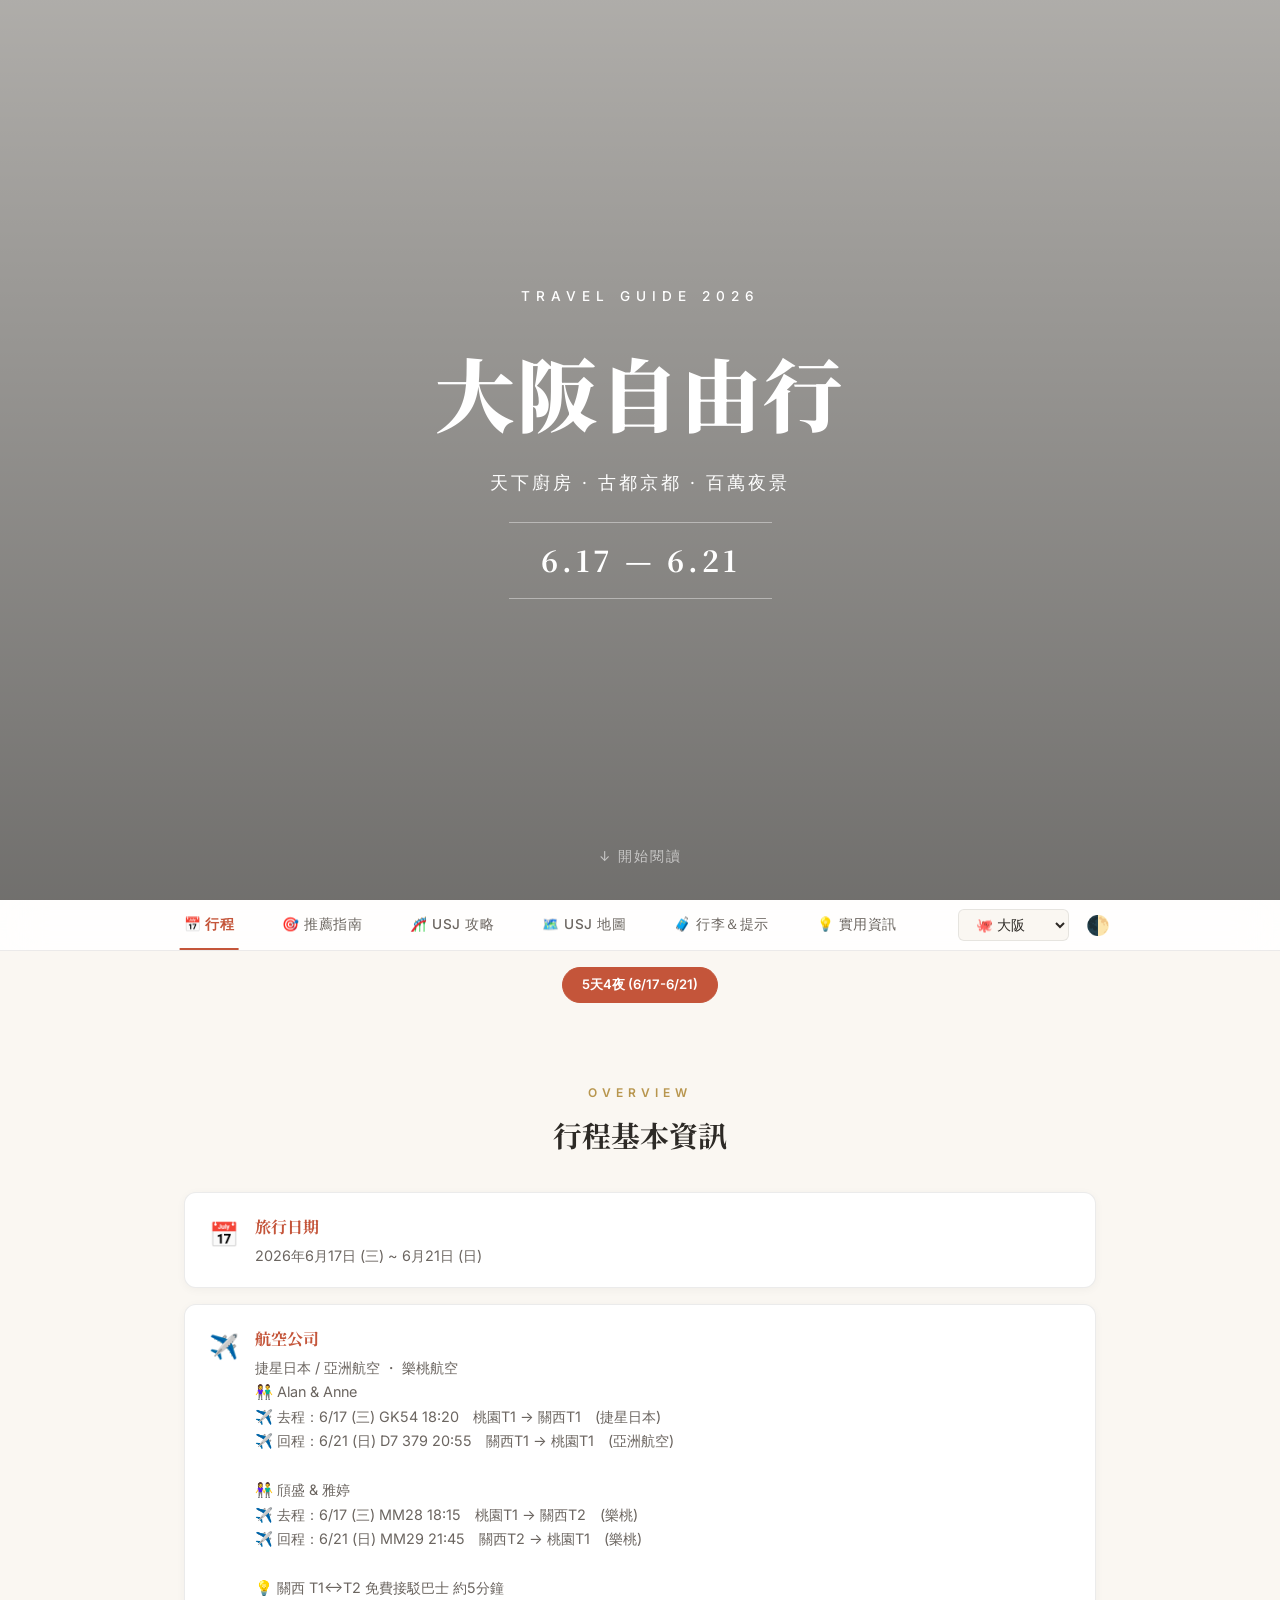
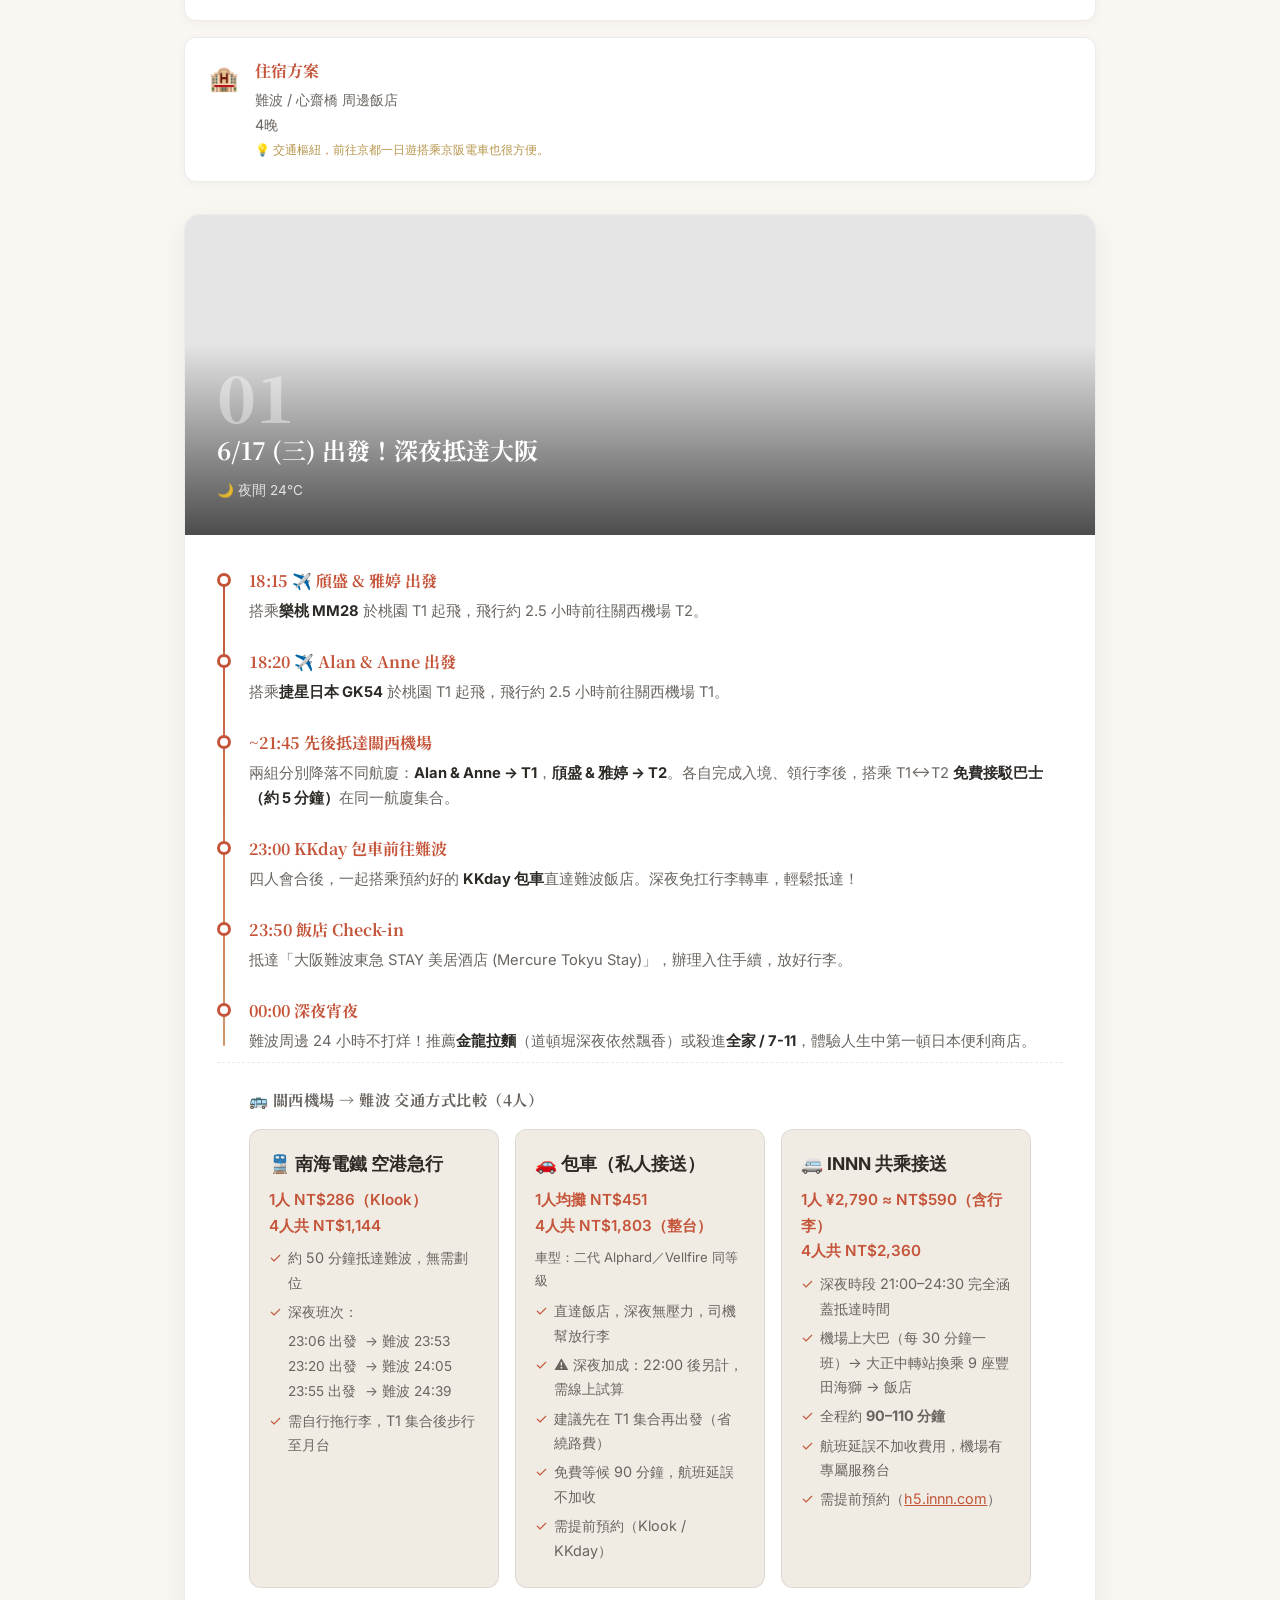
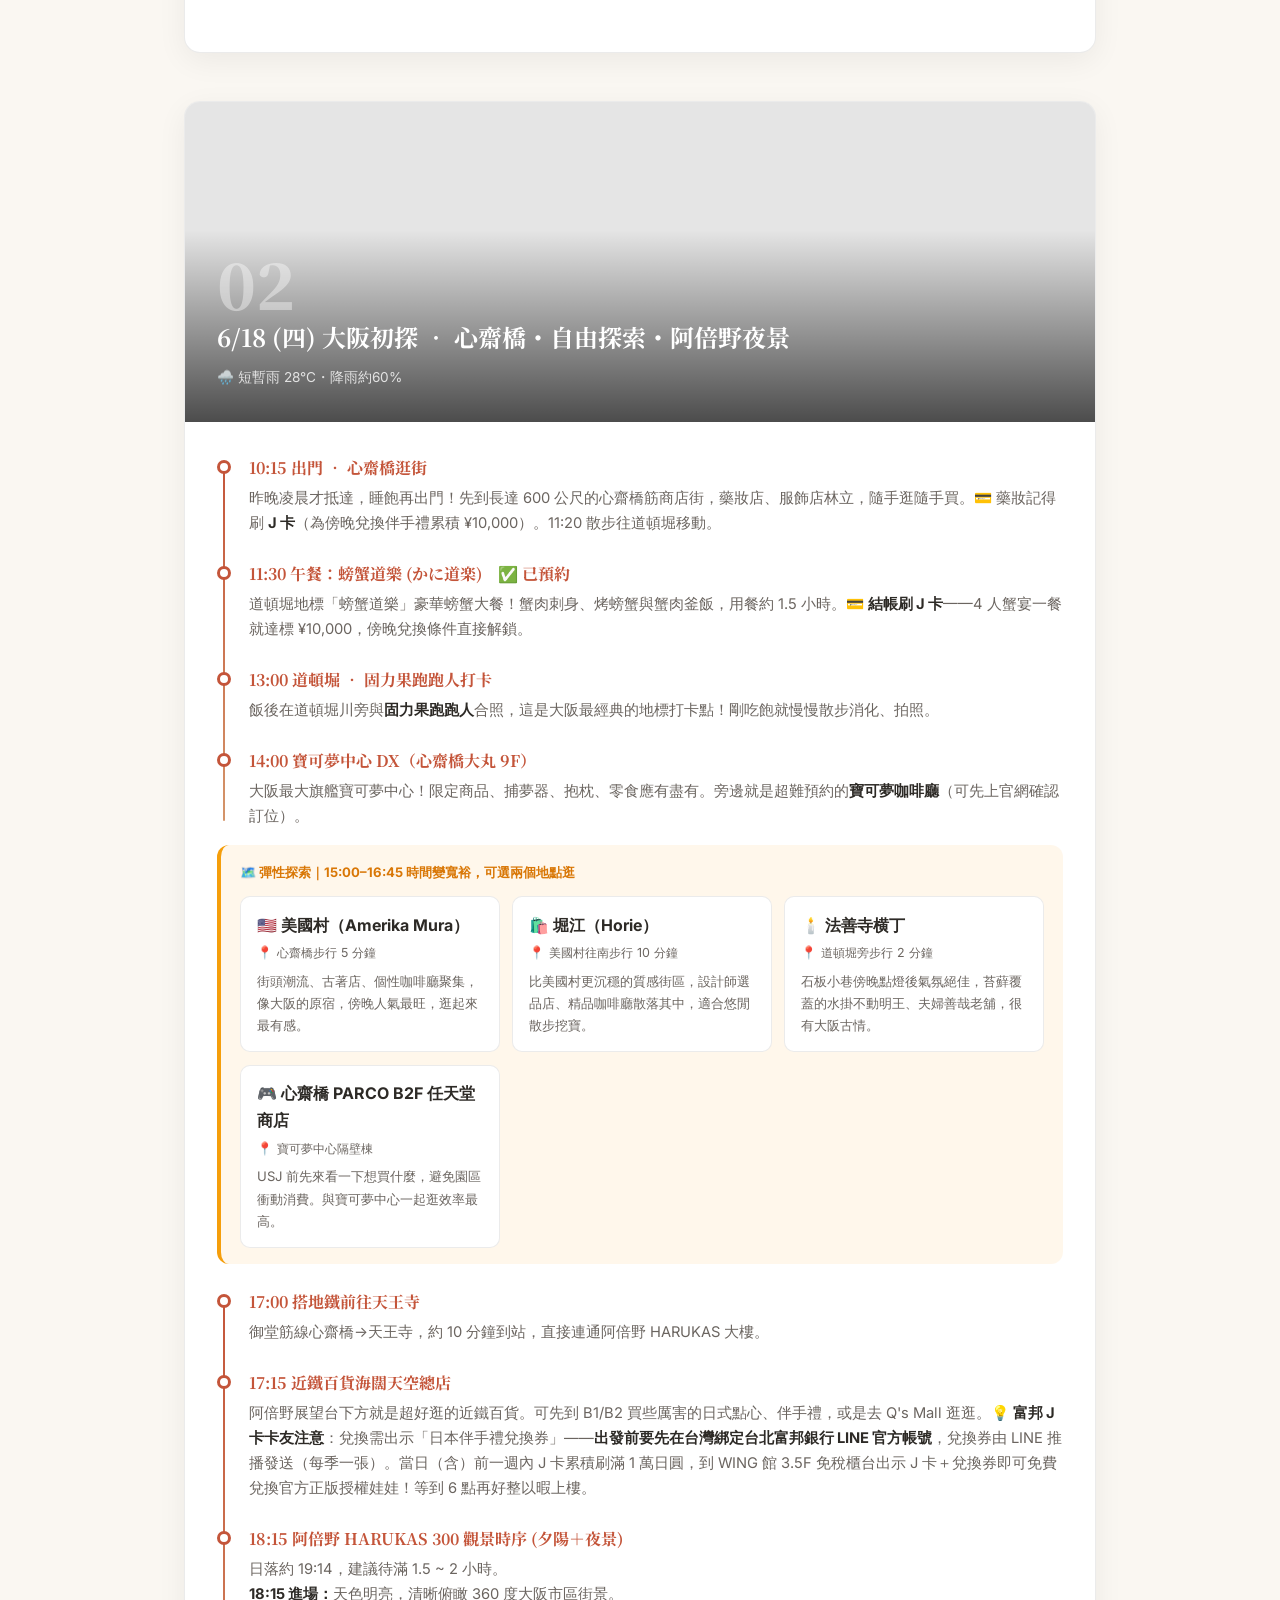
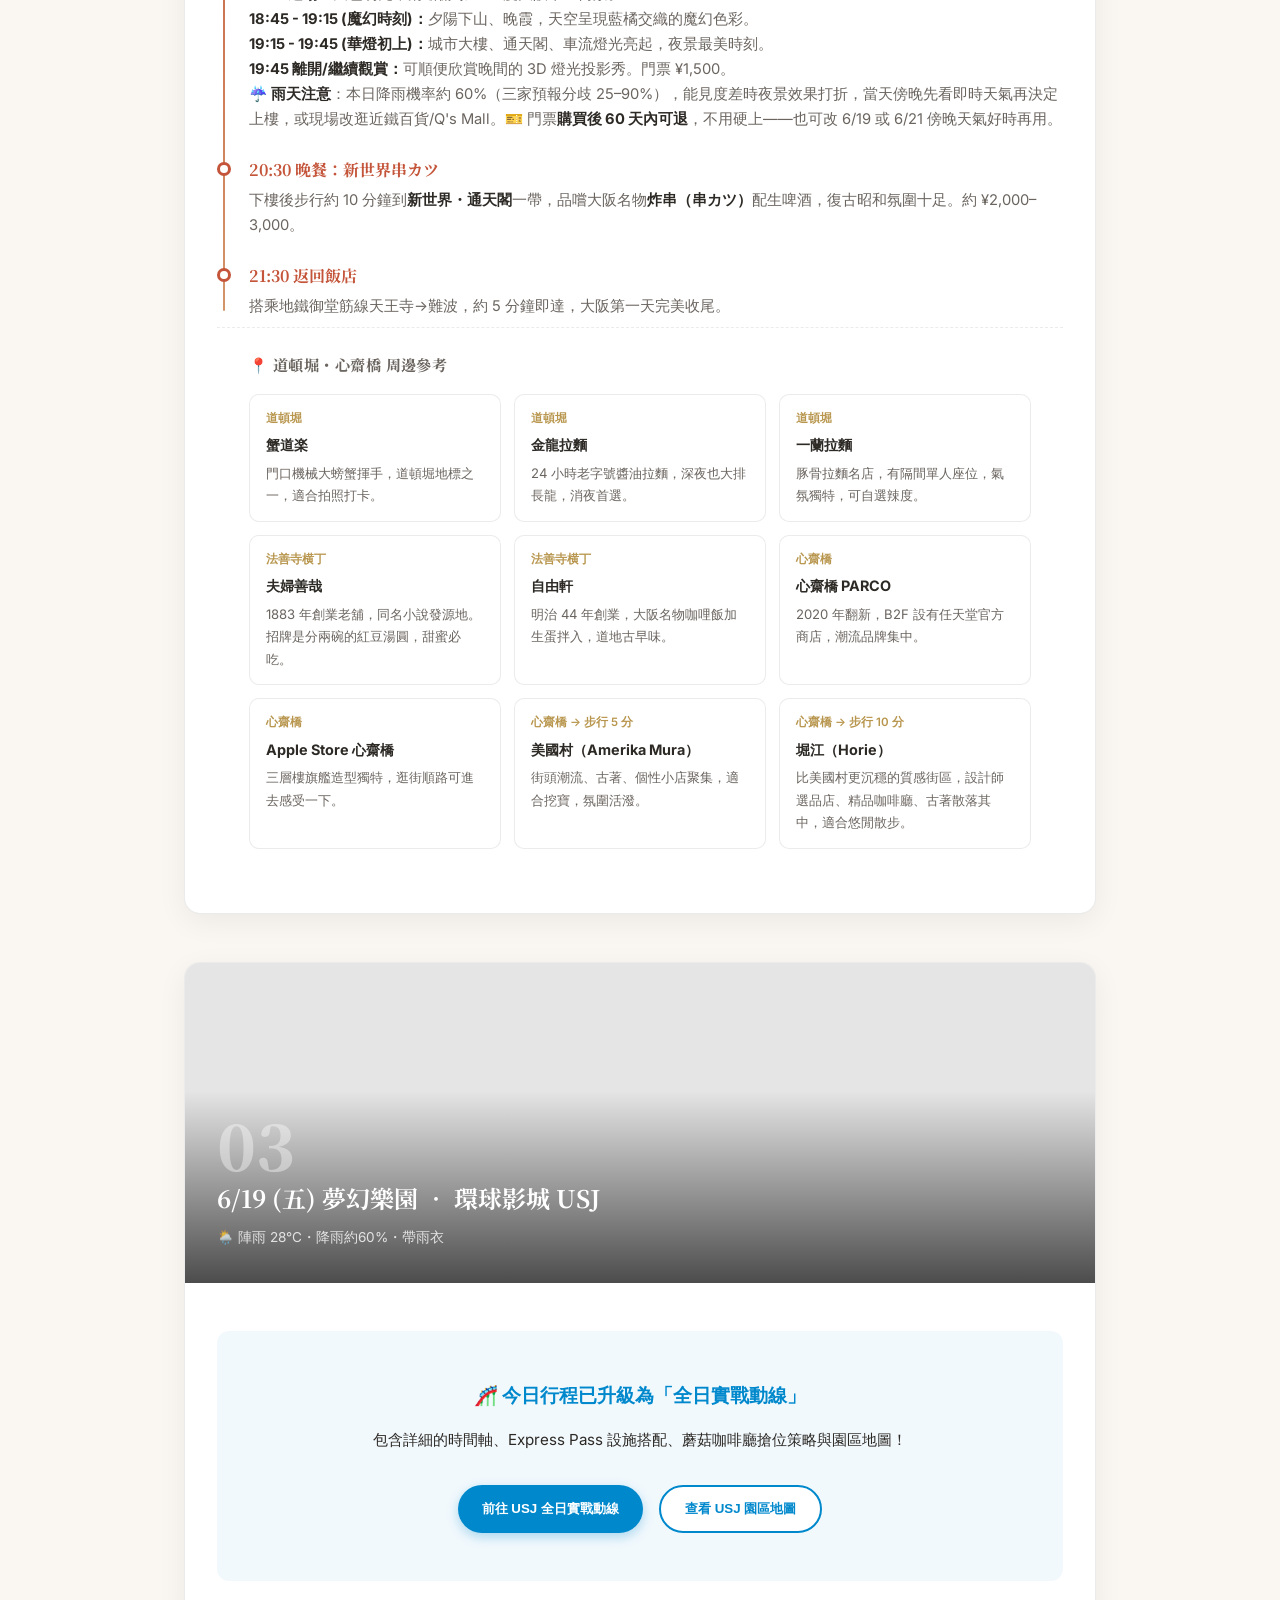
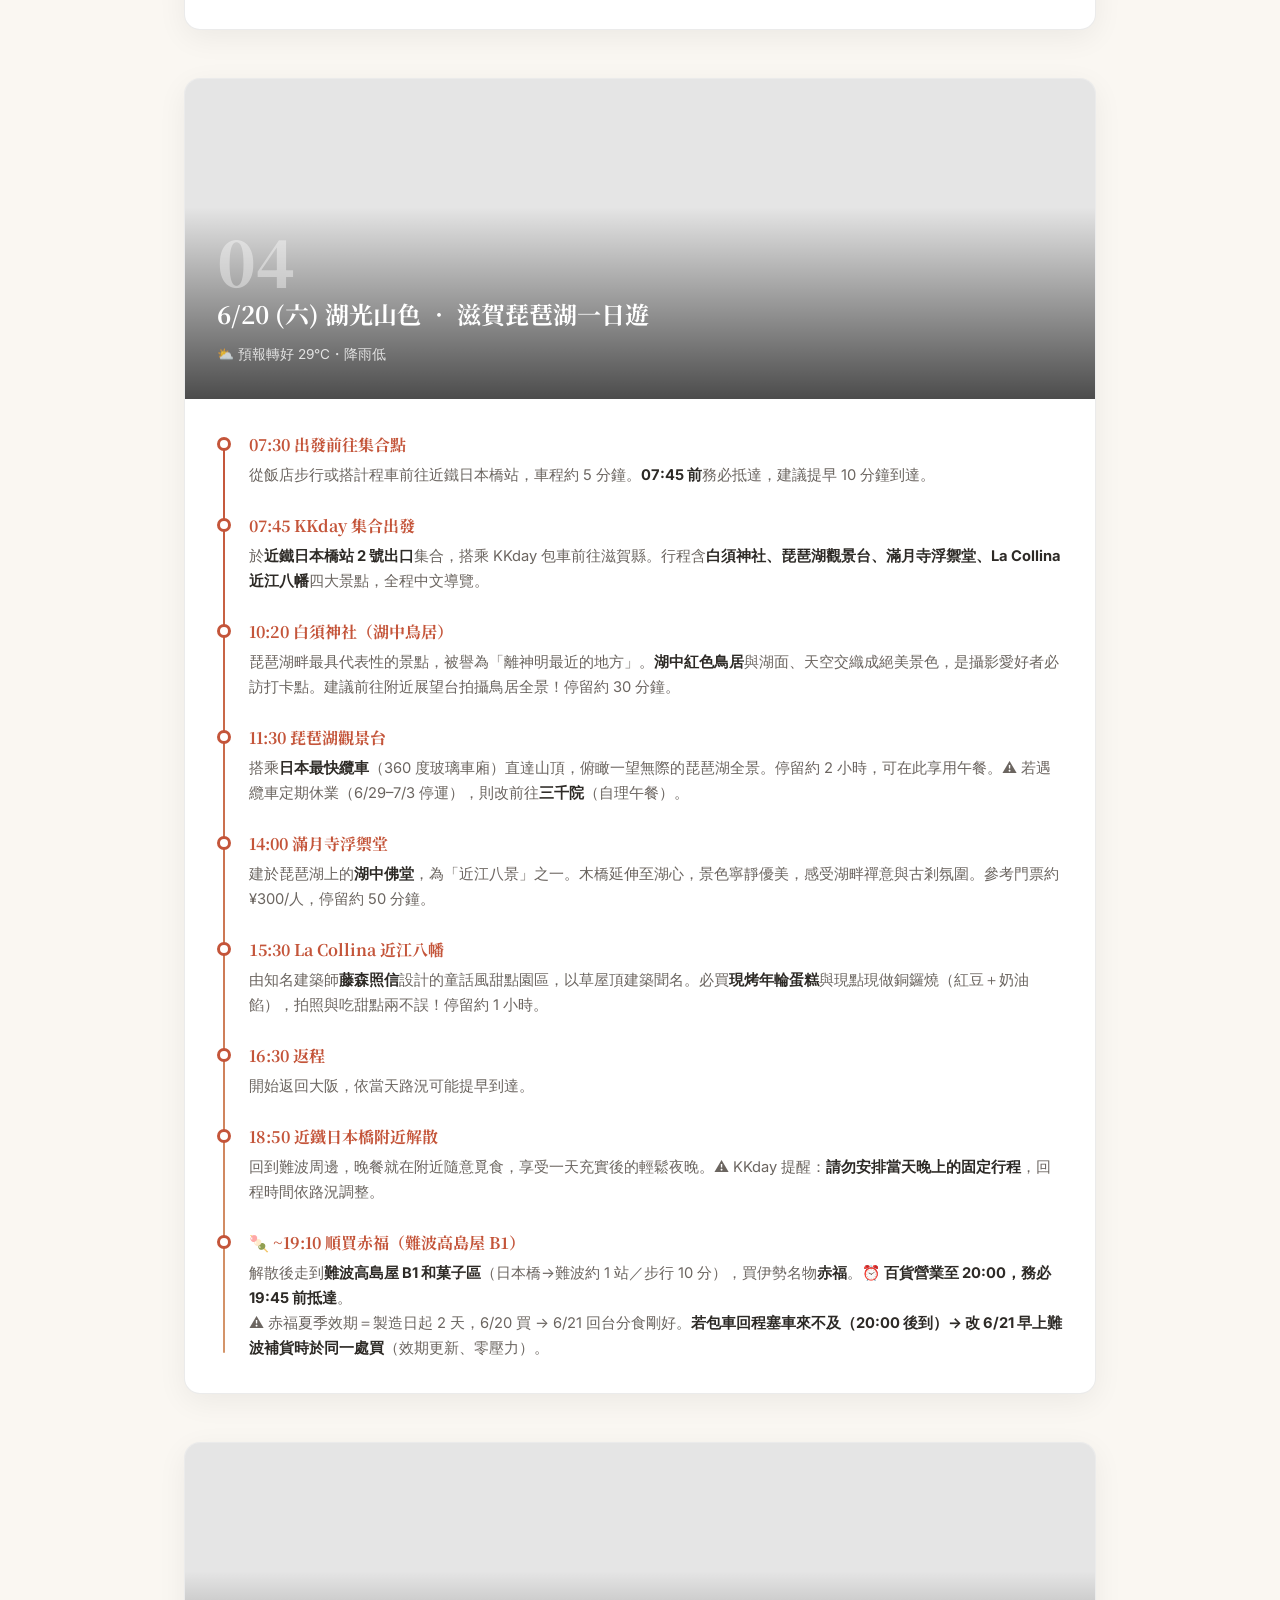
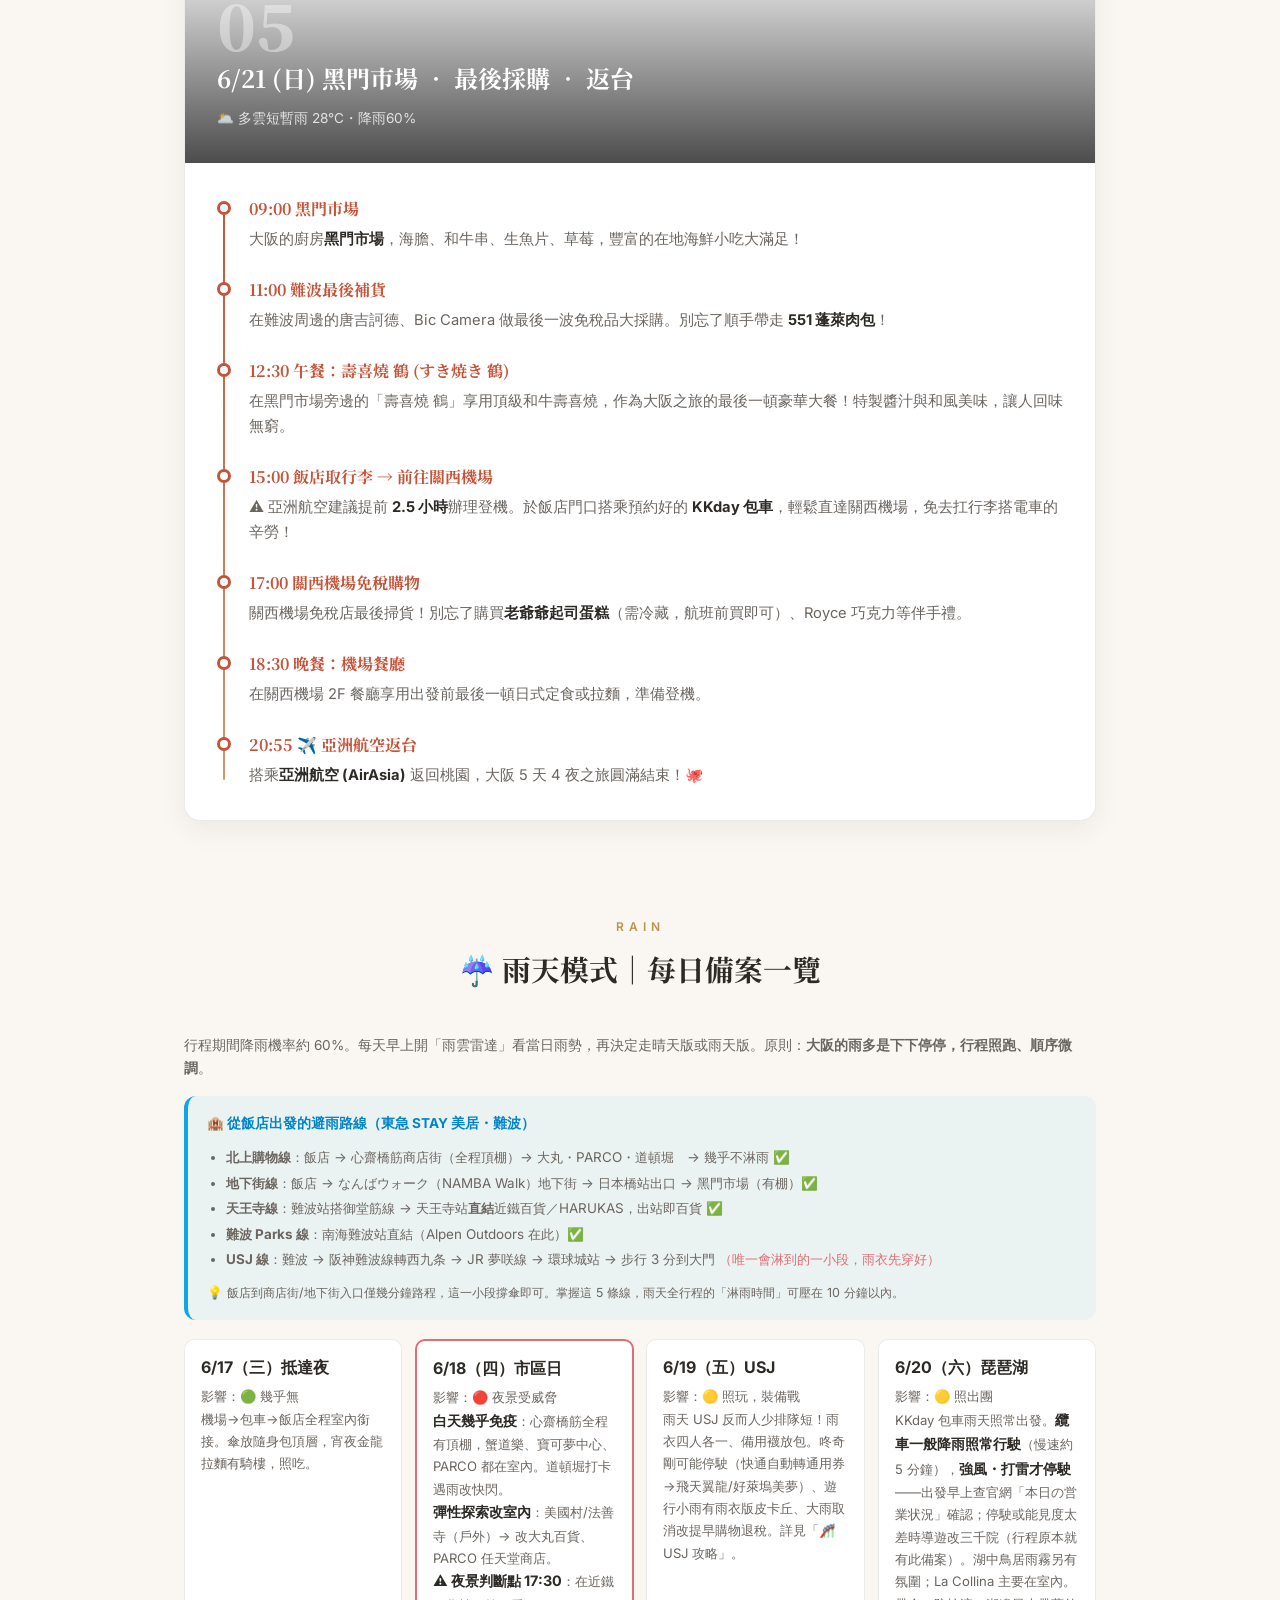
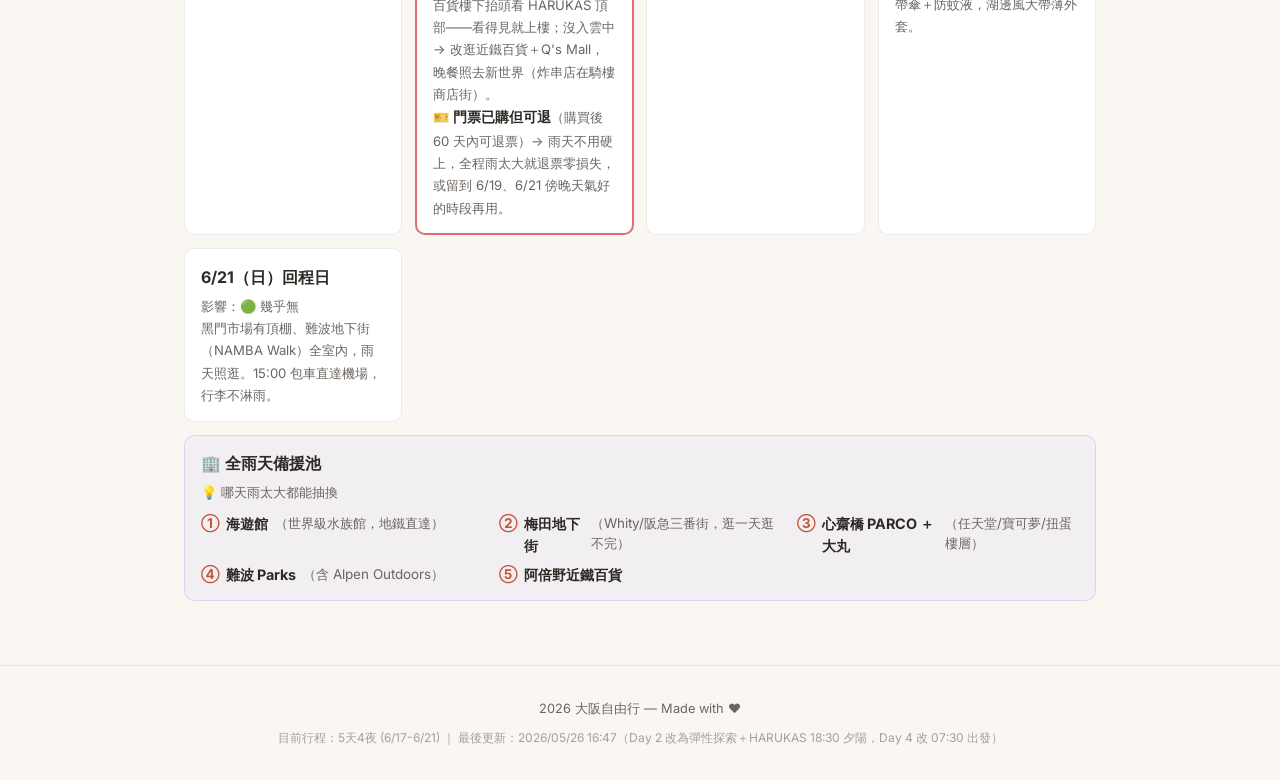
==== osaka.html @ 6819bc96 "Add quick-jump buttons to USJ guide (jump to each section) - 攻略開頭新增 7 顆跳轉按鈕：早上卡位/蘑菇用餐/遊行購物/任天堂夜場/菜單/" ====
<!DOCTYPE html>
<html lang="zh-TW">
<head>
<meta charset="UTF-8">
<meta name="viewport" content="width=device-width, initial-scale=1.0">
<title>2026 大阪自由行行程計畫</title>
<link href="https://fonts.googleapis.com/css2?family=Noto+Serif+JP:wght@400;700;900&family=Inter:wght@300;400;500;600&display=swap" rel="stylesheet">
<link rel="stylesheet" href="style.css">
</head>
<body>
<div class="book-cover" style="background-image:url('https://images.unsplash.com/photo-1528360983277-13d401cdc186?auto=format&fit=crop&w=1400&q=80')">
  <div class="cover-overlay"></div>
  <div class="cover-content">
    <p class="cover-label">TRAVEL GUIDE <span data-bind="year"></span></p>
    <h1>大阪自由行</h1>
    <p class="cover-sub" data-bind="slogan"></p>
    <div class="cover-date" data-bind="coverDate"></div>
  </div>
  <a href="#main-content" class="scroll-hint">↓ 開始閱讀</a>
</div>
<nav class="toc" id="main-content">
  <div class="toc-inner">
    <button class="toc-btn active" onclick="openTab(this,'tab-4days')">📅 行程</button>
    <button class="toc-btn" onclick="openTab(this,'tab-reco')">🎯 推薦指南</button>
    <button class="toc-btn" onclick="openTab(this,'tab-usj')">🎢 USJ 攻略</button>
    <button class="toc-btn" onclick="openTab(this,'tab-usjmap')">🗺️ USJ 地圖</button>
    <button class="toc-btn" onclick="openTab(this,'tab-luggage')">🧳 行李＆提示</button>
    <button class="toc-btn" onclick="openTab(this,'tab-info')">💡 實用資訊</button>
    <select class="city-switcher" onchange="window.location.href=this.value" aria-label="切換城市">
      <option value="okinawa.html">🌺 沖繩</option>
      <option value="tokyo.html">🗼 東京</option>
      <option value="osaka.html" selected>🐙 大阪</option>
      <option value="nagoya.html">🏯 名古屋</option>
    </select>
    <button class="theme-toggle" onclick="toggleTheme()" aria-label="切換主題">🌓</button>
  </div>
</nav>
<main class="book-body">
<div id="tab-4days" class="tab-content active">

<div class="trip-toggle-container" style="text-align: center; margin: 1rem 0 2rem 0;">
  <button class="mini-tab-btn active" id="btn-5days" onclick="switchTrip('5days')">5天4夜 (6/17-6/21)</button>
  <button class="mini-tab-btn" id="btn-4days" onclick="switchTrip('4days')" style="display:none;">4天3夜 (6/18-6/21)</button>
</div>
<section class="info-chapter">
  <div class="chapter-header"><span class="ch-label">OVERVIEW</span><h2>行程基本資訊</h2></div>
  <div class="info-grid">
    <div class="info-item"><span class="info-icon">📅</span><div><strong>旅行日期</strong><p data-bind="dateRange"></p></div></div>
    <div class="info-item"><span class="info-icon">✈️</span><div><strong>航空公司</strong><p data-bind="airlineInfo"></p></div></div>
    <div class="info-item"><span class="info-icon">🏨</span><div><strong>住宿方案</strong><p>難波 / 心齋橋 周邊飯店<br><span data-bind="nightsText">3晚</span><br><small data-bind="hotelTip">💡 交通樞紐，美食購物天堂，隨時開吃。</small></p></div></div>
  </div>
</section>
<div id="itinerary-4days" style="display:none;">
<article class="day-chapter">
  <div class="day-hero" style="background-image:url(https://images.unsplash.com/photo-1503899036084-c55cdd92da26?auto=format&fit=crop&w=1200&q=80)">
    <div class="day-hero-overlay"></div>
    <div class="day-hero-text"><span class="day-num">01</span><h3>6/18 (四) 抵達大阪 ‧ 心齋橋道頓堀</h3><span class="day-weather">🌧️ 短暫雨 28°C・降雨約60%</span></div>
  </div>
  <div class="day-body"><div class="timeline">
    <div class="tl-item"><div class="tl-dot"></div><div class="tl-content"><h4>✈️ 抵達關西機場</h4><p>搭乘<strong>樂桃航空</strong>抵達大阪。搭乘<strong>南海電鐵 特急 Rapi:t</strong>前往難波飯店寄放行李。</p></div></div>
    <div class="tl-item"><div class="tl-dot"></div><div class="tl-content"><h4>11:00 心齋橋筋商店街</h4><p>長達 600 公尺的有棚商店街，藥妝店、服飾店林立，購物的第一站！</p></div></div>
    <div class="tl-item"><div class="tl-dot"></div><div class="tl-content"><h4>13:00 午餐：章魚燒 & 御好燒</h4><p>在道頓堀的街頭品嚐熱騰騰的<strong>章魚燒</strong>和<strong>大阪燒 (御好燒)</strong>。約 ¥1,000-2,000。</p></div></div>
    <div class="tl-item"><div class="tl-dot"></div><div class="tl-content"><h4>14:30 固力果跑跑人打卡</h4><p>道頓堀川旁的<strong>固力果 (Glico) 跑跑人看板</strong>是大阪最經典地標，必拍打卡！</p></div></div>
    <div class="tl-item"><div class="tl-dot"></div><div class="tl-content"><h4>17:00 美國村</h4><p>被稱為「大阪的原宿」，充滿街頭潮流服飾、古著店與特色咖啡廳的<strong>美國村</strong>。</p></div></div>
    <div class="tl-item"><div class="tl-dot"></div><div class="tl-content"><h4>19:00 晚餐：炸串</h4><p>在通天閣新世界或道頓堀品嚐大阪名物<strong>炸串 (串カツ)</strong>，配上生啤酒超讚。約 ¥2,000-3,000。</p></div></div>
  </div></div>
</article>
<article class="day-chapter">
  <div class="day-hero" style="background-image:url(https://images.unsplash.com/photo-1582234372722-50d7ccc30ebd?auto=format&fit=crop&w=1200&q=80)">
    <div class="day-hero-overlay"></div>
    <div class="day-hero-text"><span class="day-num">02</span><h3>6/19 (五) 夢幻樂園 ‧ 環球影城 USJ</h3><span class="day-weather">🌦️ 陣雨 28°C・降雨約60%・帶雨衣</span></div>
  </div>
  <div class="day-body">
    <div style="text-align: center; padding: 3rem 1rem; background: rgba(0, 136, 204, 0.05); border-radius: 12px; margin: 1rem 0;">
      <h4 style="color: #0088cc; margin-bottom: 1rem; font-size: 1.2rem;">🎢 今日行程已升級為「全日實戰動線」</h4>
      <p style="color: var(--text-secondary); margin-bottom: 2rem; font-size: 0.95rem;">包含詳細的時間軸、Express Pass 設施搭配、蘑菇咖啡廳搶位策略與園區地圖！</p>
      <div style="display: flex; gap: 1rem; justify-content: center; flex-wrap: wrap;">
        <button onclick="document.querySelectorAll('.toc-btn')[2].click(); window.scrollTo(0,0);" style="background: #0088cc; color: white; border: none; padding: 0.8rem 1.5rem; border-radius: 30px; font-weight: 700; cursor: pointer; box-shadow: 0 4px 12px rgba(0,136,204,0.3);">前往 USJ 全日實戰動線</button>
        <button onclick="document.querySelectorAll('.toc-btn')[3].click(); window.scrollTo(0,0);" style="background: white; color: #0088cc; border: 2px solid #0088cc; padding: 0.8rem 1.5rem; border-radius: 30px; font-weight: 700; cursor: pointer;">查看 USJ 園區地圖</button>
      </div>
    </div>
  </div>
</article>
<article class="day-chapter">
  <div class="day-hero" style="background-image:url(https://images.unsplash.com/photo-1547647496-b2d16f4fdb69?auto=format&fit=crop&w=1200&q=80)">
    <div class="day-hero-overlay"></div>
    <div class="day-hero-text"><span class="day-num">03</span><h3>6/20 (六) 大阪城 ‧ 阿倍野百萬夜景</h3><span class="day-weather">⛅ 預報轉好 29°C・降雨低</span></div>
  </div>
  <div class="day-body"><div class="timeline">
    <div class="tl-item"><div class="tl-dot"></div><div class="tl-content"><h4>09:30 大阪城天守閣</h4><p>參觀日本三大名城之一的<strong>大阪城</strong>，綠瓦白牆配上金箔裝飾極具氣勢。可登天守閣看風景。門票 ¥600。</p></div></div>
    <div class="tl-item"><div class="tl-dot"></div><div class="tl-content"><h4>11:30 中崎町</h4><p>來到隱藏在梅田旁邊的文青老街<strong>中崎町</strong>，穿梭在充滿古民家改建的咖啡廳與雜貨店中。</p></div></div>
    <div class="tl-item"><div class="tl-dot"></div><div class="tl-content"><h4>13:00 午餐：神戶牛 / 燒肉</h4><p>在梅田一帶品嚐頂級和牛鐵板燒或燒肉，享受高級午餐。約 ¥3,000-5,000。</p></div></div>
    <div class="tl-item"><div class="tl-dot"></div><div class="tl-content"><h4>15:00 梅田商圈大採購</h4><p>迷宮般的<strong>梅田車站</strong>周邊，LUCUA、大丸百貨、Grand Front Osaka，買齊所有美妝服飾。</p></div></div>
    <div class="tl-item"><div class="tl-dot"></div><div class="tl-content"><h4>18:00 晚餐：壽喜燒 / 居酒屋</h4><p>在梅田地下街找間人氣餐廳享用豐盛晚餐。</p></div></div>
    <div class="tl-item"><div class="tl-dot"></div><div class="tl-content"><h4>20:00 阿倍野展望台 (HARUKAS 300)</h4><p>登上高達 300 公尺的日本第一高樓<strong>阿倍野展望台</strong>，透過 360 度無死角的落地玻璃窗，將大阪百萬夜景與關西平原盡收眼底。門票 ¥1,500。</p></div></div>
    <div class="tl-item"><div class="tl-dot"></div><div class="tl-content"><h4>21:30 整理行李</h4><p>⚠️ 樂桃隨身行李限 7kg！大阪戰利品容易爆量，務必善用託運。</p></div></div>
  </div></div>
</article>
<article class="day-chapter">
  <div class="day-hero" style="background-image:url(https://images.unsplash.com/photo-1552611052-33e04de081de?auto=format&fit=crop&w=1200&q=80)">
    <div class="day-hero-overlay"></div>
    <div class="day-hero-text"><span class="day-num">04</span><h3>6/21 (日) 黑門市場 ‧ 滿載歸國</h3><span class="day-weather">🌥️ 多雲短暫雨 28°C・降雨60%</span></div>
  </div>
  <div class="day-body"><div class="timeline">
    <div class="tl-item"><div class="tl-dot"></div><div class="tl-content"><h4>09:00 黑門市場</h4><p>大阪的廚房<strong>黑門市場</strong>，海膽、和牛串、生魚片、草莓，豐富的在地海鮮小吃大滿足！</p></div></div>
    <div class="tl-item"><div class="tl-dot"></div><div class="tl-content"><h4>11:00 難波最後補貨</h4><p>在難波周邊的唐吉訶德、Bic Camera 做最後一波免稅品大採購。</p></div></div>
    <div class="tl-item"><div class="tl-dot"></div><div class="tl-content"><h4>12:30 午餐：肉包與定食</h4><p>別忘了帶上<strong>551蓬萊肉包</strong>，並吃一頓豐盛的大阪定食。</p></div></div>
    <div class="tl-item"><div class="tl-dot"></div><div class="tl-content"><h4>14:30 飯店取行李 → 臨空城</h4><p>搭乘南海電鐵前往關西機場前一站的<strong>臨空城 (Rinku Premium Outlets)</strong>。</p></div></div>
    <div class="tl-item"><div class="tl-dot"></div><div class="tl-content"><h4>15:30 臨空城 Outlet</h4><p>關西最大級 Outlet！把握最後機會血拼歐美品牌與運動用品。</p></div></div>
    <div class="tl-item"><div class="tl-dot"></div><div class="tl-content"><h4>18:30 機場免稅 & 晚餐</h4><p>關西機場免稅店最後掃貨，購買老爺爺起司蛋糕，享用機場晚餐。</p></div></div>
    <div class="tl-item"><div class="tl-dot"></div><div class="tl-content"><h4>✈️ 22:34 樂桃返台</h4><p>搭乘<strong>樂桃航空</strong>深夜班機返台，大阪之旅圓滿結束！🐙 (隔日 12:55+1 抵達)</p></div></div>
  </div></div>
</article>
</div>
<div id="itinerary-5days">
<article class="day-chapter">
  <div class="day-hero" style="background-image:url(https://images.unsplash.com/photo-1503899036084-c55cdd92da26?auto=format&fit=crop&w=1200&q=80)">
    <div class="day-hero-overlay"></div>
    <div class="day-hero-text"><span class="day-num">01</span><h3>6/17 (三) 出發！深夜抵達大阪</h3><span class="day-weather">🌙 夜間 24°C</span></div>
  </div>
  <div class="day-body"><div class="timeline">
    <div class="tl-item"><div class="tl-dot"></div><div class="tl-content"><h4>18:15 ✈️ 頎盛 &amp; 雅婷 出發</h4><p>搭乘<strong>樂桃 MM28</strong> 於桃園 T1 起飛，飛行約 2.5 小時前往關西機場 T2。</p></div></div>
    <div class="tl-item"><div class="tl-dot"></div><div class="tl-content"><h4>18:20 ✈️ Alan &amp; Anne 出發</h4><p>搭乘<strong>捷星日本 GK54</strong> 於桃園 T1 起飛，飛行約 2.5 小時前往關西機場 T1。</p></div></div>
    <div class="tl-item"><div class="tl-dot"></div><div class="tl-content"><h4>~21:45 先後抵達關西機場</h4><p>兩組分別降落不同航廈：<strong>Alan &amp; Anne → T1</strong>，<strong>頎盛 &amp; 雅婷 → T2</strong>。各自完成入境、領行李後，搭乘 T1↔T2 <strong>免費接駁巴士（約 5 分鐘）</strong>在同一航廈集合。</p></div></div>
    <div class="tl-item"><div class="tl-dot"></div><div class="tl-content"><h4>23:00 KKday 包車前往難波</h4><p>四人會合後，一起搭乘預約好的 <strong>KKday 包車</strong>直達難波飯店。深夜免扛行李轉車，輕鬆抵達！</p></div></div>
    <div class="tl-item"><div class="tl-dot"></div><div class="tl-content"><h4>23:50 飯店 Check-in</h4><p>抵達「大阪難波東急 STAY 美居酒店 (Mercure Tokyu Stay)」，辦理入住手續，放好行李。</p></div></div>
    <div class="tl-item"><div class="tl-dot"></div><div class="tl-content"><h4>00:00 深夜宵夜</h4><p>難波周邊 24 小時不打烊！推薦<strong>金龍拉麵</strong>（道頓堀深夜依然飄香）或殺進<strong>全家 / 7-11</strong>，體驗人生中第一頓日本便利商店。</p></div></div>
  </div>
  <div class="ref-section">
    <h4 class="ref-title">🚌 關西機場 → 難波 交通方式比較（4人）</h4>
    <div class="transport-grid" style="grid-template-columns: repeat(auto-fit, minmax(220px, 1fr));">
      <div class="transport-card">
        <h4>🚆 南海電鐵 空港急行</h4>
        <div class="price">1人 NT$286（Klook）<br>4人共 NT$1,144</div>
        <ul>
          <li>約 50 分鐘抵達難波，無需劃位</li>
          <li>深夜班次：
            <table style="margin-top:4px;border-collapse:collapse;font-size:0.85rem;color:var(--text2)">
              <tr><td style="padding:1px 8px 1px 0">23:06 出發</td><td>→ 難波 23:53</td></tr>
              <tr><td style="padding:1px 8px 1px 0">23:20 出發</td><td>→ 難波 24:05</td></tr>
              <tr><td style="padding:1px 8px 1px 0">23:55 出發</td><td>→ 難波 24:39</td></tr>
            </table>
          </li>
          <li>需自行拖行李，T1 集合後步行至月台</li>
        </ul>
      </div>
      <div class="transport-card">
        <h4>🚗 包車（私人接送）</h4>
        <div class="price">1人均攤 NT$451<br>4人共 NT$1,803（整台）</div>
        <p style="font-size:0.82rem; color:var(--text2); margin:0.3rem 0 0.5rem;">車型：二代 Alphard／Vellfire 同等級</p>
        <ul>
          <li>直達飯店，深夜無壓力，司機幫放行李</li>
          <li>⚠️ 深夜加成：22:00 後另計，需線上試算</li>
          <li>建議先在 T1 集合再出發（省繞路費）</li>
          <li>免費等候 90 分鐘，航班延誤不加收</li>
          <li>需提前預約（Klook / KKday）</li>
        </ul>
      </div>
      <div class="transport-card">
        <h4>🚐 INNN 共乘接送</h4>
        <div class="price">1人 ¥2,790 ≈ NT$590（含行李）<br>4人共 NT$2,360</div>
        <ul>
          <li>深夜時段 21:00–24:30 完全涵蓋抵達時間</li>
          <li>機場上大巴（每 30 分鐘一班）→ 大正中轉站換乘 9 座豐田海獅 → 飯店</li>
          <li>全程約 <strong>90–110 分鐘</strong></li>
          <li>航班延誤不加收費用，機場有專屬服務台</li>
          <li>需提前預約（<a href="https://h5.innn.com/pc/home" target="_blank" rel="noopener" style="color:var(--accent)">h5.innn.com</a>）</li>
        </ul>
      </div>
    </div>
  </div>
  </div>
</article>
<article class="day-chapter">
  <div class="day-hero" style="background-image:url(https://images.unsplash.com/photo-1503899036084-c55cdd92da26?auto=format&fit=crop&w=1200&q=80)">
    <div class="day-hero-overlay"></div>
    <div class="day-hero-text"><span class="day-num">02</span><h3>6/18 (四) 大阪初探 ‧ 心齋橋・自由探索・阿倍野夜景</h3><span class="day-weather">🌧️ 短暫雨 28°C・降雨約60%</span></div>
  </div>
  <div class="day-body"><div class="timeline">
    <div class="tl-item"><div class="tl-dot"></div><div class="tl-content"><h4>10:15 出門 ‧ 心齋橋逛街</h4><p>昨晚凌晨才抵達，睡飽再出門！先到長達 600 公尺的心齋橋筋商店街，藥妝店、服飾店林立，隨手逛隨手買。💳 藥妝記得刷 <strong>J 卡</strong>（為傍晚兌換伴手禮累積 ¥10,000）。11:20 散步往道頓堀移動。</p></div></div>
    <div class="tl-item"><div class="tl-dot"></div><div class="tl-content"><h4>11:30 午餐：螃蟹道樂 (かに道楽)　✅ 已預約</h4><p>道頓堀地標「螃蟹道樂」豪華螃蟹大餐！蟹肉刺身、烤螃蟹與蟹肉釜飯，用餐約 1.5 小時。💳 <strong>結帳刷 J 卡</strong>——4 人蟹宴一餐就達標 ¥10,000，傍晚兌換條件直接解鎖。</p></div></div>
    <div class="tl-item"><div class="tl-dot"></div><div class="tl-content"><h4>13:00 道頓堀 ‧ 固力果跑跑人打卡</h4><p>飯後在道頓堀川旁與<strong>固力果跑跑人</strong>合照，這是大阪最經典的地標打卡點！剛吃飽就慢慢散步消化、拍照。</p></div></div>
    <div class="tl-item"><div class="tl-dot"></div><div class="tl-content"><h4>14:00 寶可夢中心 DX（心齋橋大丸 9F）</h4><p>大阪最大旗艦寶可夢中心！限定商品、捕夢器、抱枕、零食應有盡有。旁邊就是超難預約的<strong>寶可夢咖啡廳</strong>（可先上官網確認訂位）。</p></div></div>
  </div>

  <div style="margin:1rem 0 1.5rem; padding:1rem 1.2rem; background:rgba(245,158,11,0.08); border-radius:12px; border-left:4px solid #F59E0B;">
    <p style="font-size:0.82rem; font-weight:700; color:#D97706; margin:0 0 0.8rem;">🗺️ 彈性探索｜15:00–16:45 時間變寬裕，可選兩個地點逛</p>
    <div class="ref-grid">
      <div class="ref-card">
        <h4>🇺🇸 美國村（Amerika Mura）</h4>
        <p style="font-size:0.78rem; color:var(--text2); margin:0.2rem 0 0.4rem;">📍 心齋橋步行 5 分鐘</p>
        <p>街頭潮流、古著店、個性咖啡廳聚集，像大阪的原宿，傍晚人氣最旺，逛起來最有感。</p>
      </div>
      <div class="ref-card">
        <h4>🛍️ 堀江（Horie）</h4>
        <p style="font-size:0.78rem; color:var(--text2); margin:0.2rem 0 0.4rem;">📍 美國村往南步行 10 分鐘</p>
        <p>比美國村更沉穩的質感街區，設計師選品店、精品咖啡廳散落其中，適合悠閒散步挖寶。</p>
      </div>
      <div class="ref-card">
        <h4>🕯️ 法善寺横丁</h4>
        <p style="font-size:0.78rem; color:var(--text2); margin:0.2rem 0 0.4rem;">📍 道頓堀旁步行 2 分鐘</p>
        <p>石板小巷傍晚點燈後氣氛絕佳，苔蘚覆蓋的水掛不動明王、夫婦善哉老舖，很有大阪古情。</p>
      </div>
      <div class="ref-card">
        <h4>🎮 心齋橋 PARCO B2F 任天堂商店</h4>
        <p style="font-size:0.78rem; color:var(--text2); margin:0.2rem 0 0.4rem;">📍 寶可夢中心隔壁棟</p>
        <p>USJ 前先來看一下想買什麼，避免園區衝動消費。與寶可夢中心一起逛效率最高。</p>
      </div>
    </div>
  </div>

  <div class="timeline">
    <div class="tl-item"><div class="tl-dot"></div><div class="tl-content"><h4>17:00 搭地鐵前往天王寺</h4><p>御堂筋線心齋橋→天王寺，約 10 分鐘到站，直接連通阿倍野 HARUKAS 大樓。</p></div></div>
    <div class="tl-item"><div class="tl-dot"></div><div class="tl-content"><h4>17:15 近鐵百貨海闊天空總店</h4><p>阿倍野展望台下方就是超好逛的近鐵百貨。可先到 B1/B2 買些厲害的日式點心、伴手禮，或是去 Q's Mall 逛逛。💡 <strong>富邦 J 卡卡友注意</strong>：兌換需出示「日本伴手禮兌換券」——<strong>出發前要先在台灣綁定台北富邦銀行 LINE 官方帳號</strong>，兌換券由 LINE 推播發送（每季一張）。當日（含）前一週內 J 卡累積刷滿 1 萬日圓，到 WING 館 3.5F 免稅櫃台出示 J 卡＋兌換券即可免費兌換官方正版授權娃娃！等到 6 點再好整以暇上樓。</p></div></div>
    <div class="tl-item"><div class="tl-dot"></div><div class="tl-content"><h4>18:15 阿倍野 HARUKAS 300 觀景時序 (夕陽＋夜景)</h4><p>日落約 19:14，建議待滿 1.5 ~ 2 小時。<br><strong>18:15 進場：</strong>天色明亮，清晰俯瞰 360 度大阪市區街景。<br><strong>18:45 - 19:15 (魔幻時刻)：</strong>夕陽下山、晚霞，天空呈現藍橘交織的魔幻色彩。<br><strong>19:15 - 19:45 (華燈初上)：</strong>城市大樓、通天閣、車流燈光亮起，夜景最美時刻。<br><strong>19:45 離開/繼續觀賞：</strong>可順便欣賞晚間的 3D 燈光投影秀。門票 ¥1,500。<br>☔ <strong>雨天注意</strong>：本日降雨機率約 60%（三家預報分歧 25–90%），能見度差時夜景效果打折，當天傍晚先看即時天氣再決定上樓，或現場改逛近鐵百貨/Q's Mall。🎫 門票<strong>購買後 60 天內可退</strong>，不用硬上——也可改 6/19 或 6/21 傍晚天氣好時再用。</p></div></div>
    <div class="tl-item"><div class="tl-dot"></div><div class="tl-content"><h4>20:30 晚餐：新世界串カツ</h4><p>下樓後步行約 10 分鐘到<strong>新世界・通天閣</strong>一帶，品嚐大阪名物<strong>炸串（串カツ）</strong>配生啤酒，復古昭和氛圍十足。約 ¥2,000–3,000。</p></div></div>
    <div class="tl-item"><div class="tl-dot"></div><div class="tl-content"><h4>21:30 返回飯店</h4><p>搭乘地鐵御堂筋線天王寺→難波，約 5 分鐘即達，大阪第一天完美收尾。</p></div></div>
  </div>
  <div class="ref-section">
    <h4 class="ref-title">📍 道頓堀・心齋橋 周邊參考</h4>
    <div class="ref-grid">
      <div class="ref-card"><div class="ref-area">道頓堀</div><strong>蟹道楽</strong><p>門口機械大螃蟹揮手，道頓堀地標之一，適合拍照打卡。</p></div>
      <div class="ref-card"><div class="ref-area">道頓堀</div><strong>金龍拉麵</strong><p>24 小時老字號醬油拉麵，深夜也大排長龍，消夜首選。</p></div>
      <div class="ref-card"><div class="ref-area">道頓堀</div><strong>一蘭拉麵</strong><p>豚骨拉麵名店，有隔間單人座位，氣氛獨特，可自選辣度。</p></div>
      <div class="ref-card"><div class="ref-area">法善寺横丁</div><strong>夫婦善哉</strong><p>1883 年創業老舖，同名小說發源地。招牌是分兩碗的紅豆湯圓，甜蜜必吃。</p></div>
      <div class="ref-card"><div class="ref-area">法善寺横丁</div><strong>自由軒</strong><p>明治 44 年創業，大阪名物咖哩飯加生蛋拌入，道地古早味。</p></div>
      <div class="ref-card"><div class="ref-area">心齋橋</div><strong>心齋橋 PARCO</strong><p>2020 年翻新，B2F 設有任天堂官方商店，潮流品牌集中。</p></div>
      <div class="ref-card"><div class="ref-area">心齋橋</div><strong>Apple Store 心齋橋</strong><p>三層樓旗艦造型獨特，逛街順路可進去感受一下。</p></div>
      <div class="ref-card"><div class="ref-area">心齋橋 → 步行 5 分</div><strong>美國村（Amerika Mura）</strong><p>街頭潮流、古著、個性小店聚集，適合挖寶，氛圍活潑。</p></div>
      <div class="ref-card"><div class="ref-area">心齋橋 → 步行 10 分</div><strong>堀江（Horie）</strong><p>比美國村更沉穩的質感街區，設計師選品店、精品咖啡廳、古著散落其中，適合悠閒散步。</p></div>
    </div>
  </div>
  </div>
</article>
<article class="day-chapter">
  <div class="day-hero" style="background-image:url(https://images.unsplash.com/photo-1582234372722-50d7ccc30ebd?auto=format&fit=crop&w=1200&q=80)">
    <div class="day-hero-overlay"></div>
    <div class="day-hero-text"><span class="day-num">03</span><h3>6/19 (五) 夢幻樂園 ‧ 環球影城 USJ</h3><span class="day-weather">🌦️ 陣雨 28°C・降雨約60%・帶雨衣</span></div>
  </div>
  <div class="day-body">
    <div style="text-align: center; padding: 3rem 1rem; background: rgba(0, 136, 204, 0.05); border-radius: 12px; margin: 1rem 0;">
      <h4 style="color: #0088cc; margin-bottom: 1rem; font-size: 1.2rem;">🎢 今日行程已升級為「全日實戰動線」</h4>
      <p style="color: var(--text-secondary); margin-bottom: 2rem; font-size: 0.95rem;">包含詳細的時間軸、Express Pass 設施搭配、蘑菇咖啡廳搶位策略與園區地圖！</p>
      <div style="display: flex; gap: 1rem; justify-content: center; flex-wrap: wrap;">
        <button onclick="document.querySelectorAll('.toc-btn')[2].click(); window.scrollTo(0,0);" style="background: #0088cc; color: white; border: none; padding: 0.8rem 1.5rem; border-radius: 30px; font-weight: 700; cursor: pointer; box-shadow: 0 4px 12px rgba(0,136,204,0.3);">前往 USJ 全日實戰動線</button>
        <button onclick="document.querySelectorAll('.toc-btn')[3].click(); window.scrollTo(0,0);" style="background: white; color: #0088cc; border: 2px solid #0088cc; padding: 0.8rem 1.5rem; border-radius: 30px; font-weight: 700; cursor: pointer;">查看 USJ 園區地圖</button>
      </div>
    </div>
  </div>
</article>
<article class="day-chapter">
  <div class="day-hero" style="background-image:url(https://images.unsplash.com/photo-1528360983277-13d401cdc186?auto=format&fit=crop&w=1200&q=80)">
    <div class="day-hero-overlay"></div>
    <div class="day-hero-text"><span class="day-num">04</span><h3>6/20 (六) 湖光山色 ‧ 滋賀琵琶湖一日遊</h3><span class="day-weather">⛅ 預報轉好 29°C・降雨低</span></div>
  </div>
  <div class="day-body"><div class="timeline">
    <div class="tl-item"><div class="tl-dot"></div><div class="tl-content"><h4>07:30 出發前往集合點</h4><p>從飯店步行或搭計程車前往近鐵日本橋站，車程約 5 分鐘。<strong>07:45 前</strong>務必抵達，建議提早 10 分鐘到達。</p></div></div>
    <div class="tl-item"><div class="tl-dot"></div><div class="tl-content"><h4>07:45 KKday 集合出發</h4><p>於<strong>近鐵日本橋站 2 號出口</strong>集合，搭乘 KKday 包車前往滋賀縣。行程含<strong>白須神社、琵琶湖觀景台、滿月寺浮禦堂、La Collina 近江八幡</strong>四大景點，全程中文導覽。</p></div></div>
    <div class="tl-item"><div class="tl-dot"></div><div class="tl-content"><h4>10:20 白須神社（湖中鳥居）</h4><p>琵琶湖畔最具代表性的景點，被譽為「離神明最近的地方」。<strong>湖中紅色鳥居</strong>與湖面、天空交織成絕美景色，是攝影愛好者必訪打卡點。建議前往附近展望台拍攝鳥居全景！停留約 30 分鐘。</p></div></div>
    <div class="tl-item"><div class="tl-dot"></div><div class="tl-content"><h4>11:30 琵琶湖觀景台</h4><p>搭乘<strong>日本最快纜車</strong>（360 度玻璃車廂）直達山頂，俯瞰一望無際的琵琶湖全景。停留約 2 小時，可在此享用午餐。⚠️ 若遇纜車定期休業（6/29–7/3 停運），則改前往<strong>三千院</strong>（自理午餐）。</p></div></div>
    <div class="tl-item"><div class="tl-dot"></div><div class="tl-content"><h4>14:00 滿月寺浮禦堂</h4><p>建於琵琶湖上的<strong>湖中佛堂</strong>，為「近江八景」之一。木橋延伸至湖心，景色寧靜優美，感受湖畔禪意與古剎氛圍。參考門票約 ¥300/人，停留約 50 分鐘。</p></div></div>
    <div class="tl-item"><div class="tl-dot"></div><div class="tl-content"><h4>15:30 La Collina 近江八幡</h4><p>由知名建築師<strong>藤森照信</strong>設計的童話風甜點園區，以草屋頂建築聞名。必買<strong>現烤年輪蛋糕</strong>與現點現做銅鑼燒（紅豆＋奶油餡），拍照與吃甜點兩不誤！停留約 1 小時。</p></div></div>
    <div class="tl-item"><div class="tl-dot"></div><div class="tl-content"><h4>16:30 返程</h4><p>開始返回大阪，依當天路況可能提早到達。</p></div></div>
    <div class="tl-item"><div class="tl-dot"></div><div class="tl-content"><h4>18:50 近鐵日本橋附近解散</h4><p>回到難波周邊，晚餐就在附近隨意覓食，享受一天充實後的輕鬆夜晚。⚠️ KKday 提醒：<strong>請勿安排當天晚上的固定行程</strong>，回程時間依路況調整。</p></div></div>
    <div class="tl-item"><div class="tl-dot"></div><div class="tl-content"><h4>🍡 ~19:10 順買赤福（難波高島屋 B1）</h4><p>解散後走到<strong>難波高島屋 B1 和菓子區</strong>（日本橋→難波約 1 站／步行 10 分），買伊勢名物<strong>赤福</strong>。⏰ <strong>百貨營業至 20:00，務必 19:45 前抵達</strong>。<br>⚠️ 赤福夏季效期＝製造日起 2 天，6/20 買 → 6/21 回台分食剛好。<strong>若包車回程塞車來不及（20:00 後到）→ 改 6/21 早上難波補貨時於同一處買</strong>（效期更新、零壓力）。</p></div></div>
  </div></div>
</article>
<article class="day-chapter">
  <div class="day-hero" style="background-image:url(https://images.unsplash.com/photo-1552611052-33e04de081de?auto=format&fit=crop&w=1200&q=80)">
    <div class="day-hero-overlay"></div>
    <div class="day-hero-text"><span class="day-num">05</span><h3>6/21 (日) 黑門市場 ‧ 最後採購 ‧ 返台</h3><span class="day-weather">🌥️ 多雲短暫雨 28°C・降雨60%</span></div>
  </div>
  <div class="day-body"><div class="timeline">
    <div class="tl-item"><div class="tl-dot"></div><div class="tl-content"><h4>09:00 黑門市場</h4><p>大阪的廚房<strong>黑門市場</strong>，海膽、和牛串、生魚片、草莓，豐富的在地海鮮小吃大滿足！</p></div></div>
    <div class="tl-item"><div class="tl-dot"></div><div class="tl-content"><h4>11:00 難波最後補貨</h4><p>在難波周邊的唐吉訶德、Bic Camera 做最後一波免稅品大採購。別忘了順手帶走 <strong>551 蓬萊肉包</strong>！</p></div></div>
    <div class="tl-item"><div class="tl-dot"></div><div class="tl-content"><h4>12:30 午餐：壽喜燒 鶴 (すき焼き 鶴)</h4><p>在黑門市場旁邊的「壽喜燒 鶴」享用頂級和牛壽喜燒，作為大阪之旅的最後一頓豪華大餐！特製醬汁與和風美味，讓人回味無窮。</p></div></div>
    <div class="tl-item"><div class="tl-dot"></div><div class="tl-content"><h4>15:00 飯店取行李 → 前往關西機場</h4><p>⚠️ 亞洲航空建議提前 <strong>2.5 小時</strong>辦理登機。於飯店門口搭乘預約好的 <strong>KKday 包車</strong>，輕鬆直達關西機場，免去扛行李搭電車的辛勞！</p></div></div>
    <div class="tl-item"><div class="tl-dot"></div><div class="tl-content"><h4>17:00 關西機場免稅購物</h4><p>關西機場免稅店最後掃貨！別忘了購買<strong>老爺爺起司蛋糕</strong>（需冷藏，航班前買即可）、Royce 巧克力等伴手禮。</p></div></div>
    <div class="tl-item"><div class="tl-dot"></div><div class="tl-content"><h4>18:30 晚餐：機場餐廳</h4><p>在關西機場 2F 餐廳享用出發前最後一頓日式定食或拉麵，準備登機。</p></div></div>
    <div class="tl-item"><div class="tl-dot"></div><div class="tl-content"><h4>20:55 ✈️ 亞洲航空返台</h4><p>搭乘<strong>亞洲航空 (AirAsia)</strong> 返回桃園，大阪 5 天 4 夜之旅圓滿結束！🐙</p></div></div>
  </div></div>
</article>
</div>

<!-- ☔ 雨天行程備案 -->
<section class="info-chapter" style="margin-top:2.5rem;">
  <div class="chapter-header"><span class="ch-label">RAIN</span><h2>☔ 雨天模式｜每日備案一覽</h2></div>
  <p style="font-size:0.85rem; color:var(--text2); margin:0.5rem 0 1rem;">行程期間降雨機率約 60%。每天早上開「雨雲雷達」看當日雨勢，再決定走晴天版或雨天版。原則：<strong>大阪的雨多是下下停停，行程照跑、順序微調</strong>。</p>

  <div style="margin:0 0 1.2rem; padding:1rem 1.2rem; background:rgba(14,165,233,0.06); border-radius:12px; border-left:4px solid #0ea5e9;">
    <p style="font-size:0.85rem; font-weight:700; color:#0284c7; margin:0 0 0.6rem;">🏨 從飯店出發的避雨路線（東急 STAY 美居・難波）</p>
    <ul style="margin:0; padding-left:1.2rem; font-size:0.84rem; line-height:1.9; color:var(--text2);">
      <li><strong>北上購物線</strong>：飯店 → 心齋橋筋商店街（全程頂棚）→ 大丸・PARCO・道頓堀　→ 幾乎不淋雨 ✅</li>
      <li><strong>地下街線</strong>：飯店 → なんばウォーク（NAMBA Walk）地下街 → 日本橋站出口 → 黑門市場（有棚）✅</li>
      <li><strong>天王寺線</strong>：難波站搭御堂筋線 → 天王寺站<strong>直結</strong>近鐵百貨／HARUKAS，出站即百貨 ✅</li>
      <li><strong>難波 Parks 線</strong>：南海難波站直結（Alpen Outdoors 在此）✅</li>
      <li><strong>USJ 線</strong>：難波 → 阪神難波線轉西九条 → JR 夢咲線 → 環球城站 → 步行 3 分到大門 <span style="color:#e06c75;">（唯一會淋到的一小段，雨衣先穿好）</span></li>
    </ul>
    <p style="font-size:0.78rem; color:var(--text2); margin:0.6rem 0 0;">💡 飯店到商店街/地下街入口僅幾分鐘路程，這一小段撐傘即可。掌握這 5 條線，雨天全行程的「淋雨時間」可壓在 10 分鐘以內。</p>
  </div>

  <div class="ref-grid">
    <div class="ref-card rain-card">
      <h4>6/17（三）抵達夜<span class="rain-impact">影響：🟢 幾乎無</span></h4>
      <p>機場→包車→飯店全程室內銜接。傘放隨身包頂層，宵夜金龍拉麵有騎樓，照吃。</p>
    </div>
    <div class="ref-card rain-card" style="border:2px solid #e06c75;">
      <h4>6/18（四）市區日<span class="rain-impact">影響：🔴 夜景受威脅</span></h4>
      <p><strong>白天幾乎免疫</strong>：心齋橋筋全程有頂棚，蟹道樂、寶可夢中心、PARCO 都在室內。道頓堀打卡遇雨改快閃。<br>
      <strong>彈性探索改室內</strong>：美國村/法善寺（戶外）→ 改大丸百貨、PARCO 任天堂商店。<br>
      <strong>⚠️ 夜景判斷點 17:30</strong>：在近鐵百貨樓下抬頭看 HARUKAS 頂部——看得見就上樓；沒入雲中 → 改逛近鐵百貨＋Q's Mall，晚餐照去新世界（炸串店在騎樓商店街）。<br>🎫 <strong>門票已購但可退</strong>（購買後 60 天內可退票）→ 雨天不用硬上，全程雨太大就退票零損失，或留到 6/19、6/21 傍晚天氣好的時段再用。</p>
    </div>
    <div class="ref-card rain-card">
      <h4>6/19（五）USJ<span class="rain-impact">影響：🟡 照玩，裝備戰</span></h4>
      <p>雨天 USJ 反而人少排隊短！雨衣四人各一、備用襪放包。咚奇剛可能停駛（快通自動轉通用券→飛天翼龍/好萊塢美夢）、遊行小雨有雨衣版皮卡丘、大雨取消改提早購物退稅。詳見「🎢 USJ 攻略」。</p>
    </div>
    <div class="ref-card rain-card">
      <h4>6/20（六）琵琶湖<span class="rain-impact">影響：🟡 照出團</span></h4>
      <p>KKday 包車雨天照常出發。<strong>纜車一般降雨照常行駛</strong>（慢速約 5 分鐘），<strong>強風・打雷才停駛</strong>——出發早上查官網「本日の営業状況」確認；停駛或能見度太差時導遊改三千院（行程原本就有此備案）。湖中鳥居雨霧另有氛圍；La Collina 主要在室內。帶傘＋防蚊液，湖邊風大帶薄外套。</p>
    </div>
    <div class="ref-card rain-card">
      <h4>6/21（日）回程日<span class="rain-impact">影響：🟢 幾乎無</span></h4>
      <p>黑門市場有頂棚、難波地下街（NAMBA Walk）全室內，雨天照逛。15:00 包車直達機場，行李不淋雨。</p>
    </div>
    <div class="ref-card rain-card rain-pool-card">
      <h4>🏢 全雨天備援池<span class="rain-impact">💡 哪天雨太大都能抽換</span></h4>
      <ul class="rain-pool-list">
        <li><span class="pool-num">①</span> <strong>海遊館</strong>（世界級水族館，地鐵直達）</li>
        <li><span class="pool-num">②</span> <strong>梅田地下街</strong>（Whity/阪急三番街，逛一天逛不完）</li>
        <li><span class="pool-num">③</span> <strong>心齋橋 PARCO ＋ 大丸</strong>（任天堂/寶可夢/扭蛋樓層）</li>
        <li><span class="pool-num">④</span> <strong>難波 Parks</strong>（含 Alpen Outdoors）</li>
        <li><span class="pool-num">⑤</span> <strong>阿倍野近鐵百貨</strong></li>
      </ul>
    </div>
  </div>
</section>
</div>
<div id="tab-reco" class="tab-content">
<div class="mini-tabs" style="justify-content:center; margin-bottom:0.5rem;">
  <button class="mini-tab-btn active" onclick="openMiniTab(this, 'reco-food', 'reco-sub')">🍜 美食</button>
  <button class="mini-tab-btn" onclick="openMiniTab(this, 'reco-spots', 'reco-sub')">📍 景點</button>
  <button class="mini-tab-btn" onclick="openMiniTab(this, 'reco-gifts', 'reco-sub')">🎁 伴手禮</button>
</div>
<div id="reco-food" class="mini-tab-content reco-sub-content active">
<section class="reco-chapter">
  <div class="chapter-header"><span class="ch-label">GOURMET</span><h2>大阪必吃美食推薦</h2></div>
  <div class="reco-grid">
    <div class="reco-card"><img src="images/osaka_takoyaki.png" alt="章魚燒"><div class="reco-body"><h4>章魚燒 (たこ焼き)</h4><p class="reco-where">📍 道頓堀 / 美國村</p><p>外層微酥、內餡軟糊爆漿的大阪章魚燒！推薦本家大たこ、甲賀流。約 ¥500-800。</p></div></div>
    <div class="reco-card"><img src="images/osaka_okonomiyaki.png" alt="大阪燒"><div class="reco-body"><h4>大阪燒 (お好み焼き)</h4><p class="reco-where">📍 鶴橋風月 / 千房</p><p>將高麗菜、肉片與麵糊在鐵板上煎熟，塗上濃郁醬汁與美乃滋，大阪必吃名物。約 ¥1,000-1,500。</p></div></div>
    <div class="reco-card"><img src="images/osaka_kushikatsu.png" alt="炸串"><div class="reco-body"><h4>炸串 (串カツ)</h4><p class="reco-where">📍 新世界 (達摩炸串)</p><p>將肉類與蔬菜裹上麵衣炸得金黃酥脆。注意！沾醬只能沾一次，不能咬過再沾喔！約 ¥1,500-2,500。</p></div></div>
    <div class="reco-card"><img src="images/osaka_wagyu.png" alt="燒肉"><div class="reco-body"><h4>黑毛和牛燒肉</h4><p class="reco-where">📍 鶴橋 / 梅田</p><p>鶴橋是大阪有名的燒肉街，一出站全是烤肉香！品嚐頂級和牛超滿足。約 ¥3,000-6,000。</p></div></div>
    <div class="reco-card"><img src="images/osaka_cheesecake.png" alt="老爺爺起司蛋糕"><div class="reco-body"><h4>老爺爺起司蛋糕 (Rikuro)</h4><p class="reco-where">📍 難波本店 / 車站 / 機場</p><p>剛出爐搖搖晃晃的輕乳酪蛋糕，底部有葡萄乾點綴。一整個只要不到 ¥1,000！</p></div></div>
    <div class="reco-card"><img src="images/osaka_551_baozi.png" alt="肉包"><div class="reco-body"><h4>551 蓬萊肉包 (551 HORAI)</h4><p class="reco-where">📍 各車站與百貨</p><p>關西人超愛的靈魂美食，外皮 Q 彈、豬肉洋蔥內餡多汁香甜。約 ¥400/2個。</p></div></div>
    <div class="reco-card"><img src="images/osaka_fugu.png" alt="河豚"><div class="reco-body"><h4>河豚料理 (ふぐ)</h4><p class="reco-where">📍 づぼらや / 黑門市場</p><p>大阪消費了全日本六成的河豚！生魚片有嚼勁，河豚火鍋湯頭鮮美。約 ¥4,000-8,000。</p></div></div>
    <div class="reco-card"><img src="images/osaka_sukiyaki.png" alt="壽喜燒"><div class="reco-body"><h4>壽喜燒 (すき焼き)</h4><p class="reco-where">📍 鶴橋 / 梅田</p><p>特製醬汁與和風味將頂級和牛一片片煎到恰到好處，甜鹹濃郁，非常下飯。約 ¥3,000-6,000。</p></div></div>
    <div class="reco-card"><img src="images/osaka_curry.png" alt="自由軒咖哩"><div class="reco-body"><h4>自由軒 名物咖哩</h4><p class="reco-where">📍 難波本店</p><p>百年老店！將咖哩醬與白飯拌勻，中間打上一顆生蛋，吃法獨特又美味。約 ¥800。</p></div></div>
    <div class="reco-card"><img src="images/osaka_seafood.png" alt="海鮮小吃"><div class="reco-body"><h4>黑門市場 海鮮小吃</h4><p class="reco-where">📍 黑門市場</p><p>烤帆立貝、生海膽、烤蟹腳，雖然價格觀光化，但邊走邊吃還是很過癮！</p></div></div>
  </div>
</section>
</div>
<div id="reco-spots" class="mini-tab-content reco-sub-content">
<section class="reco-chapter">
  <div class="chapter-header"><span class="ch-label">SPOTS</span><h2>推薦景點精選</h2></div>
  <div class="reco-grid">
    <div class="reco-card"><img src="https://images.unsplash.com/photo-1547647496-b2d16f4fdb69?auto=format&fit=crop&w=600&q=80" alt="大阪城"><div class="reco-body"><h4>大阪城天守閣</h4><p class="reco-where">📍 谷町四丁目站</p><p>豐臣秀吉建造的名城，綠瓦白牆配上金箔裝飾極具氣勢。櫻花季時更是絕美。門票 ¥600。</p></div></div>
    <div class="reco-card"><img src="https://images.unsplash.com/photo-1582967788606-a171c1080cb0?auto=format&fit=crop&w=600&q=80" alt="海遊館"><div class="reco-body"><h4>大阪海遊館</h4><p class="reco-where">📍 大阪港站</p><p>世界最大級水族館！擁有 14 個巨大水槽，可近距離觀賞鯨鯊與成千上萬的海洋生物，親子必訪聖地。門票 ¥2,700。</p></div></div>
    <div class="reco-card"><img src="https://images.unsplash.com/photo-1503899036084-c55cdd92da26?auto=format&fit=crop&w=600&q=80" alt="道頓堀"><div class="reco-body"><h4>道頓堀 & 心齋橋</h4><p class="reco-where">📍 難波站 / 心齋橋站</p><p>大阪最繁華商圈！與巨大的固力果跑跑人合照，沿著心齋橋筋一路吃吃買買。</p></div></div>
    <div class="reco-card"><img src="https://images.unsplash.com/photo-1480796927426-f609979314bd?auto=format&fit=crop&w=600&q=80" alt="新世界"><div class="reco-body"><h4>新世界 &amp; 通天閣</h4><p class="reco-where">📍 惠美須町站</p><p>充滿濃濃復古下町風情，大阪地標通天閣與誇張招牌林立的炸串街。</p></div></div>
    <div class="reco-card"><img src="https://images.unsplash.com/photo-1540959733332-eab4deabeeaf?auto=format&fit=crop&w=600&q=80" alt="梅田藍天大廈"><div class="reco-body"><h4>梅田藍天大廈</h4><p class="reco-where">📍 大阪站 / 梅田站</p><p>獨特的雙塔相連建築，頂樓的「空中庭園展望台」可360度飽覽百萬夜景。門票 ¥1,500。</p></div></div>
    <div class="reco-card"><img src="images/osaka_ferris_wheel.png" alt="摩天輪"><div class="reco-body"><h4>天保山大摩天輪</h4><p class="reco-where">📍 大阪港站</p><p>直徑達 100 公尺的巨型摩天輪，搭乘全透明車廂可在空中 360 度俯瞰大阪灣與明石海峽大橋。門票 ¥900。</p></div></div>
    <div class="reco-card"><img src="https://images.unsplash.com/photo-1515886657613-9f3515b0c78f?auto=format&fit=crop&w=600&q=80" alt="美國村"><div class="reco-body"><h4>美國村</h4><p class="reco-where">📍 心齋橋站</p><p>大阪的年輕潮流聖地，古著店、唱片行、創意咖啡廳聚集，街頭文化濃厚。</p></div></div>
    <div class="reco-card"><img src="https://images.unsplash.com/photo-1672492636238-422d4703930f?auto=format&fit=crop&w=600&q=80" alt="阿倍野"><div class="reco-body"><h4>阿倍野展望台 (HARUKAS)</h4><p class="reco-where">📍 天王寺站</p><p>日本第一高樓！從 300 公尺高的展望台俯瞰整個關西地區，黃昏落日與夜景絕美。門票 ¥1,500。</p></div></div>
  </div>
</section>
</div>
<div id="reco-gifts" class="mini-tab-content reco-sub-content">
<section class="reco-chapter">
  <div class="chapter-header"><span class="ch-label">SOUVENIRS</span><h2>推薦伴手禮必買</h2></div>
  <div class="reco-grid">
    <div class="reco-card"><img src="https://images.unsplash.com/photo-1558961363-fa8fdf82db35?auto=format&fit=crop&w=600&q=80" alt="呼吸巧克力"><div class="reco-body"><h4>呼吸巧克力</h4><p class="reco-where">📍 大阪土產店 / 機場</p><p>包裹著整顆杏仁，外層灑上提拉米蘇或抹茶粉，好吃到「彷彿會呼吸」。約 ¥600-1,000。</p></div></div>
    <div class="reco-card"><div class="reco-body"><h4>🍡 赤福（伊勢名物・生菓子）</h4><p class="reco-where">📍 難波高島屋 B1 / 阪急梅田 / 阿倍野 HARUKAS</p><p>紅豆泥包麻糬的伊勢經典和菓子。⚠️ <strong>夏季效期僅製造日起 2 天</strong>，要回國前一晚才買。難波高島屋 B1 營業到 20:00，6/20 晚解散後順路。約 ¥800 起。</p></div></div>
    <div class="reco-card"><img src="https://static.gltjp.com/glt/data/directory/12000/11970/20210813_191955_1c1f818a_w1920.webp" alt="Baton d'or"><div class="reco-body"><h4>Bâton d'or (高級版 Pocky)</h4><p class="reco-where">📍 阪急百貨 / 高島屋</p><p>號稱 Pocky 界的愛馬仕，奶油香氣極濃，外包裝精美，排隊名產！約 ¥500-800。</p></div></div>
    <div class="reco-card"><img src="images/osaka_kuidaore.png" alt="食倒太郎"><div class="reco-body"><h4>食倒太郎 (くいだおれ太郎) 甜點</h4><p class="reco-where">📍 道頓堀</p><p>大阪代表吉祥物！他的鐵盒布丁或餅乾造型非常可愛，帶有濃烈的大阪幽默。約 ¥900-1,500。</p></div></div>
    <div class="reco-card"><img src="images/osaka_sembei.png" alt="章魚燒零食"><div class="reco-body"><h4>大阪章魚燒仙貝 / 脆餅</h4><p class="reco-where">📍 大阪各土產店 / 機場</p><p>充滿濃郁章魚燒醬汁與柴魚片香氣的特色仙貝零食，是最具大阪代表性的伴手禮。約 ¥600-1,000。</p></div></div>
    <div class="reco-card"><img src="https://static.gltjp.com/glt/data/directory/12000/11990/20210815_032231_8ee0e3ca_w1920.webp" alt="Grand Calbee"><div class="reco-body"><h4>Grand Calbee (高級版洋芋片)</h4><p class="reco-where">📍 阪急百貨 Umeda</p><p>比一般厚三倍，採用特殊的馬鈴薯品種與極品調味，送禮超有誠意。約 ¥580起。</p></div></div>
    <div class="reco-card"><img src="images/osaka_cheesecake.png" alt="老爺爺蛋糕"><div class="reco-body"><h4>老爺爺起司蛋糕 (只能手提)</h4><p class="reco-where">📍 機場 / 難波</p><p>雖然要冷藏，但很多人會在回程上飛機前買一盒提回台灣，與家人分享！</p></div></div>
    <div class="reco-card"><img src="https://images.unsplash.com/photo-1559145751-27548338b6f2?auto=format&fit=crop&w=600&q=80" alt="抹茶系列"><div class="reco-body"><h4>抹茶系列甜點</h4><p class="reco-where">📍 大丸百貨 / 高島屋</p><p>抹茶風味的生巧克力、餅乾、夾心捲，濃郁苦香帶甜，送給喜歡抹茶的朋友絕對加分！約 ¥500-1,500。</p></div></div>
    <div class="reco-card"><img src="https://upload.wikimedia.org/wikipedia/commons/c/c8/Matsumoto_KiYoshi_Himeji-Ekimae_01.jpg" alt="藥妝護膚品"><div class="reco-body"><h4>日本藥妝 / 護膚保養品</h4><p class="reco-where">📍 松本清 / 大國藥妝</p><p>心齋橋藥妝店密度全日本最高！肌研玻尿酸系列、曲美股、UNO 各類保養品價格比台灣便宜 30%以上。</p></div></div>
    <div class="reco-card"><img src="https://upload.wikimedia.org/wikipedia/commons/5/59/Ganache_%28ROYCE%27%29.jpg" alt="Royce巧克力"><div class="reco-body"><h4>Royce 生巧克力</h4><p class="reco-where">📍 關西機場 / 百貨</p><p>北海道著名甜點，入口即化的生巧克力，可可香氣濃郁層次豐富，是送禮質感最高的選擇之一。約 ¥800-1,500。</p></div></div>
    <div class="reco-card"><img src="https://upload.wikimedia.org/wikipedia/commons/9/9e/Ningho-Yaki.JPG" alt="大阪人形燒"><div class="reco-body"><h4>大阪人形燒 / 章魚燒小物</h4><p class="reco-where">📍 道頓堀 / 各土產店</p><p>造型可愛的章魚燒模具、固力果跑跑人小公仔、通天閣紀念品，充滿大阪魂的實用小禮。約 ¥300-1,000。</p></div></div>
  </div>
</section>
</div>
</div>
<div id="tab-info" class="tab-content">
<section class="tips-chapter">
  <div class="chapter-header"><span class="ch-label">BUDGET</span><h2>大阪 <span data-bind="totalDays"></span>天<span data-bind="totalNights"></span>夜 預算估算 (單人)</h2></div>
  <p class="budget-intro">此為以「舒適旅遊」為前提的預算估算，皆以台幣 (TWD) 計算：</p>
  <div class="budget-grid">
    <div class="budget-card"><div class="budget-icon">✈️</div><h4>來回機票</h4><div class="budget-amount">$7,000 - $12,000</div><p>去程樂桃/捷星、回程亞航，含託運行李</p></div>
    <div class="budget-card"><div class="budget-icon">🏨</div><h4>住宿 (<span data-bind="totalNights"></span>晚)</h4><div class="budget-amount">$4,500 - $7,500</div><p>單人約 $1,500-$2,500/晚</p></div>
    <div class="budget-card"><div class="budget-icon">🚆</div><h4>交通費</h4><div class="budget-amount">$1,500 - $2,500</div><p>機場來回、大阪地鐵、ICOCA</p></div>
    <div class="budget-card"><div class="budget-icon">🥩</div><h4>飲食費 (<span data-bind="totalDays"></span>天)</h4><div class="budget-amount">$5,000 - $8,000</div><p>含和牛燒肉、炸串、章魚燒等</p></div>
    <div class="budget-card"><div class="budget-icon">🎫</div><h4>門票與娛樂</h4><div class="budget-amount">$8,000 - $12,000</div><p>USJ 門票＋Express Pass、滋賀一日遊包車、阿倍野展望台</p></div>
    <div class="budget-card total"><div class="budget-icon">🌟</div><h4>總計 (不含購物)</h4><div class="budget-amount">約 $26,000 - $42,000</div><p>準備 $30,000 左右即可享受充實大阪之旅！</p></div>
  </div>
  <p class="budget-note">💡 大阪藥妝零食超好買，建議另外抓 $8,000 - $15,000 的購物預算。</p>
</section>
<section class="tips-chapter">
  <div class="chapter-header"><span class="ch-label">TIPS</span><h2>旅行實用小提示</h2></div>
  <div class="tips-grid">
    <div class="tip-card"><div class="tip-icon">🎒</div><h4>登機行李策略</h4><p>三家 LCC 手提皆為<strong>2 件合計 7kg</strong>（含箱重！）。尺寸：樂桃 50×40×25、捷星/亞航 56×36×23。<strong>回程亞航託運提前線上加購</strong>（起飛 4 小時前截止，機場現買貴 2–3 倍）。Agoda 訂票者用航空訂位代號（PNR）至各官網「管理預約」操作。</p></div>
    <div class="tip-card"><div class="tip-icon">💳</div><h4>交通卡 ICOCA</h4><p>關西主要使用 ICOCA，但 Suica (西瓜卡) 也能通用！iPhone 可直接加入數位 Suica/ICOCA；<strong>台灣販售的 Android 手機（含 S23U）無 FeliCa 晶片，無法加數位卡，請到車站買實體 ICOCA</strong>。</p></div>
    <div class="tip-card"><div class="tip-icon">🐠</div><h4>景點門票預約</h4><p>大阪海遊館與阿倍野展望台熱門時段人潮多，建議提前在官網或 Klook/KKday 購買<strong>電子門票</strong>以節省現場排隊時間。</p></div>
    <div class="tip-card"><div class="tip-icon">🛒</div><h4>免稅與購物</h4><p>購物滿 5,000 日圓即可免稅，記得帶<strong>實體護照</strong>。心齋橋筋的藥妝店競爭激烈，價格通常不錯。</p></div>
    <div class="tip-card"><div class="tip-icon">🚶</div><h4>靠右站立</h4><p>注意！日本大部分地區搭電扶梯是靠左站立，但<strong>大阪是靠右站立</strong>喔！</p></div>
  </div>
</section>
<section class="tips-chapter">
  <div class="chapter-header"><span class="ch-label">TRANSPORT</span><h2>關西機場 ⇌ 大阪市區交通</h2></div>
  <div class="transport-grid" style="display: grid; grid-template-columns: repeat(auto-fit, minmax(250px, 1fr)); gap: 15px;">
    <div class="transport-card" style="border: 2px solid #e06c75; position: relative;">
      <span style="position: absolute; top: -10px; right: -10px; background: #e06c75; color: white; padding: 2px 8px; border-radius: 12px; font-size: 0.8rem; font-weight: bold;">直達難波</span>
      <h4>🚆 南海電鐵 特急 Rapi:t</h4>
      <div class="price" style="color: #e06c75;">¥1,490 / 約 34 分鐘</div>
      <ul>
        <li><strong>優點：</strong>直達難波，座位舒適，有專屬行李架。</li>
        <li><strong>缺點：</strong>若住梅田需在難波轉乘地鐵。</li>
        <li><strong>總評：</strong>⭐ 住難波、心齋橋的旅客最佳選擇。</li>
      </ul>
    </div>
    <div class="transport-card">
      <h4>🚃 JR 關空特急 HARUKA</h4>
      <div class="price">¥1,800起 (外國人優惠) / 約 45 分鐘</div>
      <ul>
        <li><strong>優點：</strong>直達天王寺、新大阪，甚至京都。</li>
        <li><strong>缺點：</strong>前往難波需轉車。</li>
        <li><strong>總評：</strong>住天王寺或想直奔京都的旅客首選。</li>
      </ul>
    </div>
    <div class="transport-card">
      <h4>🚌 關西機場利木津巴士</h4>
      <div class="price">¥1,600 / 約 50-60 分鐘</div>
      <ul>
        <li><strong>優點：</strong>直達大阪車站(梅田)、環球影城或指定飯店門口。</li>
        <li><strong>缺點：</strong>遇到塞車時間較難掌握。</li>
        <li><strong>總評：</strong>行李很多或直達 USJ 的好選擇。</li>
      </ul>
    </div>
  </div>
</section>
<section class="tips-chapter">
  <div class="chapter-header"><span class="ch-label">MAP</span><h2>大阪地鐵路線圖</h2></div>
  <div style="text-align: center; margin-top: 1.5rem;">
    <div class="map-wrapper">
      <img src="images/osaka_subway_map.png" alt="大阪地鐵路線圖" class="transit-map-img">
      <div class="hotel-pin" style="left: 49%; top: 52%;">📍 飯店位置 (難波/心齋橋)</div>
    </div>
    <p style="margin-top:1rem; font-size:0.85rem; color:var(--text2);">
      🗺️ <a href="https://subway.osakametro.co.jp/tw/guide/routemap.php" target="_blank" rel="noopener" style="color:var(--accent); text-decoration:underline;">大阪Metro 官網路線圖</a>
    </p>
  </div>
</section>
</div>
<div id="tab-usj" class="tab-content">
<section class="tips-chapter">
  <div class="usj-hero">
    <div class="usj-hero-badge">EXPRESS PASS 4 · 6/19（五）</div>
    <h2>🎢 環球影城 全日實戰動線</h2>
    <p>最大化遊玩效率，蘑菇咖啡廳 · 任天堂世界 · 咚奇剛國度</p>
  </div>

  <div style="display:flex; flex-wrap:wrap; gap:0.4rem; justify-content:center; margin:1.2rem 0;">
    <button onclick="document.getElementById('usj-p1').scrollIntoView({behavior:'smooth',block:'start'})" style="background:#43a047; color:#fff; border:none; padding:0.4rem 0.9rem; border-radius:20px; font-size:0.8rem; font-weight:700; cursor:pointer;">🏰 早上卡位</button>
    <button onclick="document.getElementById('usj-p2').scrollIntoView({behavior:'smooth',block:'start'})" style="background:#0288d1; color:#fff; border:none; padding:0.4rem 0.9rem; border-radius:20px; font-size:0.8rem; font-weight:700; cursor:pointer;">🍄 蘑菇用餐</button>
    <button onclick="document.getElementById('usj-p3').scrollIntoView({behavior:'smooth',block:'start'})" style="background:#e91e63; color:#fff; border:none; padding:0.4rem 0.9rem; border-radius:20px; font-size:0.8rem; font-weight:700; cursor:pointer;">🎉 遊行購物</button>
    <button onclick="document.getElementById('usj-p4').scrollIntoView({behavior:'smooth',block:'start'})" style="background:#f9a825; color:#fff; border:none; padding:0.4rem 0.9rem; border-radius:20px; font-size:0.8rem; font-weight:700; cursor:pointer;">🌃 任天堂夜場</button>
    <button onclick="document.getElementById('usj-menu').scrollIntoView({behavior:'smooth',block:'start'})" style="background:#6d4c41; color:#fff; border:none; padding:0.4rem 0.9rem; border-radius:20px; font-size:0.8rem; font-weight:700; cursor:pointer;">📋 菜單</button>
    <button onclick="document.getElementById('usj-food').scrollIntoView({behavior:'smooth',block:'start'})" style="background:#ef6c00; color:#fff; border:none; padding:0.4rem 0.9rem; border-radius:20px; font-size:0.8rem; font-weight:700; cursor:pointer;">🍗 美食</button>
    <button onclick="document.getElementById('usj-map').scrollIntoView({behavior:'smooth',block:'start'})" style="background:#3949ab; color:#fff; border:none; padding:0.4rem 0.9rem; border-radius:20px; font-size:0.8rem; font-weight:700; cursor:pointer;">🗺️ 地圖</button>
  </div>

  <!-- 今日動線流程圖 -->
  <div style="margin:1.5rem 0; padding:1rem; background:#f4f8ff; border-radius:14px; box-shadow:0 2px 12px rgba(0,0,0,0.1);">
    <p style="text-align:center; font-weight:800; color:#1e3a5f; margin:0 0 0.3rem; font-size:1rem;">🗺️ 一圖看懂今日分支動線</p>
    <p style="text-align:center; font-size:0.78rem; color:#5a7a9a; margin:0 0 0.8rem;">蘑菇咖啡廳 2 種吃法 · 中午 2 種順序 · 遊行 2 個觀賞點</p>
    <svg viewBox="0 0 600 1090" xmlns="http://www.w3.org/2000/svg" style="width:100%; display:block; font-family:'Noto Sans TC',sans-serif;">
      <defs>
        <marker id="ah" markerWidth="8" markerHeight="8" refX="6" refY="3" orient="auto"><path d="M0,0 L6,3 L0,6 Z" fill="#3b6ea5"/></marker>
      </defs>
      <style>
        .nd{fill:#eef4fb;stroke:#3b6ea5;stroke-width:1.5;}
        .ndg{fill:#e8f5e9;stroke:#43a047;stroke-width:1.5;}
        .ndb{fill:#e3f2fd;stroke:#0288d1;stroke-width:1.5;}
        .ndy{fill:#fff8e1;stroke:#f9a825;stroke-width:1.5;}
        .ndp{fill:#f3e5f5;stroke:#8e24aa;stroke-width:1.5;}
        .tx{fill:#1e3a5f;font-size:14px;font-weight:700;text-anchor:middle;}
        .ts{fill:#1e3a5f;font-size:12px;font-weight:700;text-anchor:middle;}
        .tm{fill:#90a;font-size:11px;text-anchor:end;}
        .tm2{fill:#888;font-size:11px;text-anchor:end;}
        .ln{stroke:#3b6ea5;stroke-width:1.6;fill:none;}
      </style>

      <!-- 入園 -->
      <rect class="nd" x="255" y="18" width="90" height="34" rx="8"/>
      <text class="tx" x="300" y="40">入園</text>
      <line class="ln" x1="300" y1="52" x2="300" y2="78" marker-end="url(#ah)"/>

      <!-- 蘑菇咖啡 -->
      <text class="tm" x="130" y="101">9:00</text>
      <rect class="ndg" x="218" y="80" width="164" height="34" rx="8"/>
      <text class="tx" x="300" y="102">🍄 蘑菇咖啡廳</text>

      <!-- 分兩路 -->
      <path class="ln" d="M262,114 Q200,128 185,148" marker-end="url(#ah)"/>
      <path class="ln" d="M338,114 Q400,128 415,148" marker-end="url(#ah)"/>

      <!-- A: 吃早午餐 -->
      <rect class="nd" x="95" y="150" width="180" height="34" rx="8"/>
      <text class="ts" x="185" y="172">A｜直接排隊吃早午餐</text>
      <!-- B: 等待+排耀西 -->
      <rect class="nd" x="325" y="150" width="180" height="46" rx="8"/>
      <text class="ts" x="415" y="168">B｜等 1hr，先排</text>
      <text class="ts" x="415" y="186">耀西</text>

      <text class="tm2" x="130" y="246">10:00</text>
      <line class="ln" x1="185" y1="184" x2="185" y2="226" marker-end="url(#ah)"/>
      <line class="ln" x1="415" y1="196" x2="415" y2="226" marker-end="url(#ah)"/>

      <!-- A: 耀西 -->
      <rect class="ndg" x="115" y="228" width="140" height="34" rx="8"/>
      <text class="ts" x="185" y="250">🟢 耀西</text>
      <!-- B: 吃早午餐 -->
      <rect class="nd" x="335" y="228" width="160" height="34" rx="8"/>
      <text class="ts" x="415" y="250">吃早午餐</text>

      <!-- 匯合到拍照 -->
      <path class="ln" d="M195,262 Q260,285 285,302" marker-end="url(#ah)"/>
      <path class="ln" d="M405,262 Q340,285 315,302" marker-end="url(#ah)"/>
      <text class="tm" x="130" y="323">11:30</text>
      <rect class="nd" x="215" y="302" width="170" height="34" rx="8"/>
      <text class="tx" x="300" y="324">📸 園內拍照</text>

      <!-- 拍照分兩路（交叉順序）-->
      <path class="ln" d="M262,336 Q195,352 180,372" marker-end="url(#ah)"/>
      <path class="ln" d="M338,336 Q405,352 420,372" marker-end="url(#ah)"/>

      <!-- 左路：小小兵→水世界 -->
      <rect class="ndy" x="95" y="374" width="170" height="34" rx="8"/>
      <text class="ts" x="180" y="396">👾 小小兵快通</text>
      <line class="ln" x1="180" y1="408" x2="180" y2="442" marker-end="url(#ah)"/>
      <rect class="ndb" x="105" y="444" width="150" height="34" rx="8"/>
      <text class="ts" x="180" y="466">💦 水世界</text>

      <!-- 右路：水世界→小小兵 -->
      <rect class="ndb" x="345" y="374" width="150" height="34" rx="8"/>
      <text class="ts" x="420" y="396">💦 水世界</text>
      <line class="ln" x1="420" y1="408" x2="420" y2="442" marker-end="url(#ah)"/>
      <rect class="ndy" x="335" y="444" width="170" height="34" rx="8"/>
      <text class="ts" x="420" y="466">👾 小小兵快通</text>

      <!-- 匯合到遊行 -->
      <path class="ln" d="M195,478 Q260,505 285,524" marker-end="url(#ah)"/>
      <path class="ln" d="M405,478 Q340,505 315,524" marker-end="url(#ah)"/>
      <text class="tm" x="120" y="545">14:00</text>
      <rect class="nd" x="215" y="524" width="170" height="34" rx="8"/>
      <text class="tx" x="300" y="546">🎉 遊行</text>

      <!-- 14:20 觀賞點二選一 -->
      <line class="ln" x1="300" y1="558" x2="300" y2="580" marker-end="url(#ah)"/>
      <rect x="120" y="582" width="360" height="78" rx="10" fill="#fff" stroke="#bbb" stroke-width="1.2" stroke-dasharray="5,3"/>
      <text class="tm2" x="112" y="600" text-anchor="end">14:20</text>
      <text x="300" y="601" style="fill:#666;font-size:11px;text-anchor:middle;">依你走的路線，就近選一個觀賞點</text>
      <rect class="ndy" x="135" y="610" width="150" height="38" rx="8"/>
      <text x="210" y="627" style="fill:#1e3a5f;font-size:12px;font-weight:700;text-anchor:middle;">格拉梅西 Park</text>
      <text x="210" y="641" style="fill:#888;font-size:10px;text-anchor:middle;">小小兵近</text>
      <rect class="ndb" x="315" y="610" width="150" height="38" rx="8"/>
      <text x="390" y="627" style="fill:#1e3a5f;font-size:12px;font-weight:700;text-anchor:middle;">好萊塢大道</text>
      <text x="390" y="641" style="fill:#888;font-size:10px;text-anchor:middle;">水世界近</text>

      <!-- 購物 -->
      <line class="ln" x1="300" y1="660" x2="300" y2="684" marker-end="url(#ah)"/>
      <rect class="nd" x="225" y="686" width="150" height="34" rx="8"/>
      <text class="tx" x="300" y="708">🛍️ 購物退稅</text>

      <!-- 哈利波特 -->
      <line class="ln" x1="300" y1="720" x2="300" y2="744" marker-end="url(#ah)"/>
      <rect class="ndp" x="215" y="746" width="170" height="34" rx="8"/>
      <text class="tx" x="300" y="768">⚡ 哈利波特</text>

      <!-- 休息 -->
      <line class="ln" x1="300" y1="780" x2="300" y2="804" marker-end="url(#ah)"/>
      <rect class="nd" x="205" y="806" width="190" height="34" rx="8"/>
      <text class="ts" x="300" y="828">🪑 15:30 中場休息</text>

      <!-- 任天堂 -->
      <line class="ln" x1="300" y1="840" x2="300" y2="864" marker-end="url(#ah)"/>
      <text class="tm" x="120" y="885">17:10</text>
      <rect class="ndg" x="205" y="866" width="190" height="34" rx="8"/>
      <text class="tx" x="300" y="888">🍄 任天堂世界</text>

      <!-- 夜景 + END -->
      <line class="ln" x1="300" y1="900" x2="300" y2="924" marker-end="url(#ah)"/>
      <rect class="ndp" x="205" y="926" width="190" height="34" rx="8"/>
      <text class="ts" x="300" y="948">🏰 19:00 城堡夜景</text>
      <line class="ln" x1="300" y1="960" x2="300" y2="984" marker-end="url(#ah)"/>
      <text x="300" y="1010" style="fill:#1e3a5f;font-size:18px;font-weight:800;text-anchor:middle;">END 🎢</text>
      <text x="300" y="1032" style="fill:#888;font-size:11px;text-anchor:middle;">19:30 離場 → CityWalk 晚餐</text>
    </svg>
  </div>

  <div class="usj-phase" data-p="1">
    <div class="usj-phase-header">
      <span class="usj-phase-label">第一階段</span>
      <h3 id="usj-p1">🏰 任天堂世界：卡位・耀西・拍照　07:40 – 午餐前</h3>
    </div>
    <div style="margin:0.5rem 0 0; padding:0.7rem 1rem; background:rgba(67,160,71,0.08); border-radius:10px; border-left:4px solid #43A047;">
      <p style="font-size:0.83rem; margin:0; color:var(--text2);">🎯 <strong>本階段策略</strong>：早上<strong>不跟人擠主力設施</strong>——咚奇剛、瑪利歐賽車下午有 Express Pass，到時再玩。上午重點只有三件：<strong>① 搶蘑菇咖啡廳午餐位　② 玩耀西（免排）　③ 園區拍照</strong>。輕鬆愜意，不用衝刺。</p>
    </div>
    <div class="timeline" style="margin-top:1rem;">
      <div class="tl-item"><div class="tl-dot"></div><div class="tl-content"><h4>07:00 🚕 飯店門口搭計程車出發</h4><p>難波 → USJ 約 <strong>20–30 分鐘、¥4,000–5,000/車</strong>（4 人分攤每人約 ¥1,000–1,250）。用 <strong>GO App「事前確定運賃」</strong>叫車——上車前鎖定金額、塞車不加價；Uber 固定價當備援。前一晚先開 App 確認叫得到車。</p><p style="font-size:0.82rem; color:var(--text2); margin-top:0.4rem;">💳 車上刷卡：J 卡整筆刷（單筆滿 NT$1,000 享 6%），上車先問「カード使えますか？」；App 綁卡扣款屬海外線上，回饋歸類不同。<br>🌧️ 雨天加碼價值：直達大門完全不淋雨。回程 19:30 出園尖峰改用 App 叫車，比現場排計程車隊快。</p></div></div>
      <div class="tl-item"><div class="tl-dot"></div><div class="tl-content"><h4>07:40 抵達門口排隊</h4><p>開園前佔位等待入場。<strong>不要在大門口拍照</strong>！入場後直接往任天堂世界方向走。USJ 平日通常提早 20–40 分鐘開放入場，08:10–08:40 入園為合理預估。</p></div></div>
      <div class="tl-item"><div class="tl-dot"></div><div class="tl-content"><h4>Step 1｜進任天堂區後就「不離開」</h4><p>⚠️ <strong>整理券發行日，離開任天堂區就回不來</strong>——上午全程待在區內。進區後先到<strong>キノピオカフェ（蘑菇咖啡廳）店前</strong>確認 QR Code 位置與排隊區。</p></div></div>
      <div class="tl-item"><div class="tl-dot"></div><div class="tl-content"><h4>Step 2｜~08:45 ヨッシー・アドベンチャー</h4><p>早場幾乎無人排隊（約 20–30 分鐘）。坐著亞奇小車悠閒遊園，順便居高欣賞任天堂世界全景，拍照超好看。</p></div></div>
      <div class="tl-item"><div class="tl-dot"></div><div class="tl-content"><h4>Step 3｜~09:15 園區拍照＋逛店</h4><p>任天堂世界＋咚奇剛國度繞一圈盡情拍照——<strong>綠色水管入口趁早上人少、未收費時先拍</strong>！碧姬城堡、庫巴城也趁淨空合照。預覽周邊商品（<strong>先不買</strong>，下午統一購物退稅）。咚奇剛、瑪利歐賽車<strong>早上不排</strong>，留給下午 Express Pass。</p></div></div>
      <div class="tl-item"><div class="tl-dot"></div><div class="tl-content"><h4>⭐ 蘑菇咖啡廳：當天看狀況選一種吃法</h4><p style="margin-bottom:0.6rem;"><strong>共同前提</strong>：須在店旁 80m 內、開定位操作；預約要直接選好<strong>全員餐點</strong>才算成功（4 人菜單出發前先決定、截圖存手機）。空腹進園，<strong>能早吃就早吃</strong>。</p>
        <div style="display:grid; gap:0.6rem;">
          <div style="background:rgba(67,160,71,0.08); border-radius:8px; padding:0.6rem 0.9rem; font-size:0.83rem;">
            <strong style="color:#2e7d32;">🍴 吃法 A｜直接排隊（人少/雨天時）</strong><br>
            現場沒在發整理券、看得到空位 → 直接排隊進去最省事。想吃就去，<strong>最早 9 點多就能吃到</strong>，吃完再玩耀西、拍照。
          </div>
          <div style="background:rgba(0,136,204,0.07); border-radius:8px; padding:0.6rem 0.9rem; font-size:0.83rem;">
            <strong style="color:#0288d1;">🎫 吃法 B｜搶整理券（人多時）</strong><br>
            各時段「來店 1 小時前」分批釋出（2 分鐘內搶光）。<strong>搶到的時段＝搶的當下 + 1 小時</strong>，一進園就搶能拿最早檔（約 9:30）。搶到後利用空檔先玩耀西、拍照，時間到回來吃。搶不到就刷取消位，或改吃侏羅紀 Lost World 餐廳。
          </div>
        </div>
        <p style="font-size:0.82rem; color:var(--text2); margin-top:0.5rem;">💡 不管哪種，<strong>搶到/排到哪檔就吃哪檔</strong>，後面水世界（11:00／13:00／15:00 三場）跟著調即可。預估園內拍照玩到 <strong>11:30 結束</strong>第一階段。</p>
      </div></div>
    </div>
  </div>

  <div style="margin:1rem 0 1.5rem; padding:1rem 1.2rem; background:rgba(67,160,71,0.08); border-radius:12px; border-left:4px solid #43A047;">
    <p style="font-size:0.82rem; font-weight:700; color:#43A047; margin:0 0 0.8rem;">📸 早上區內拍照熱點（趁人少、設施未排隊時拍）</p>
    <div class="ref-grid">
      <div class="ref-card">
        <h4>🟩 綠色水管入口</h4>
        <p style="font-size:0.78rem; color:var(--text2); margin:0.2rem 0 0.4rem;">📍 任天堂世界入口隧道</p>
        <p>進區的招牌水管通道，<strong>早上趁無收費、人少時先拍</strong>！晚點人潮湧入就要排隊等空景。經典必拍第一站。</p>
      </div>
      <div class="ref-card">
        <h4>🍑 碧姬公主城堡＋庫巴城</h4>
        <p style="font-size:0.78rem; color:var(--text2); margin:0.2rem 0 0.4rem;">📍 任天堂世界園區內</p>
        <p>園區地標建築，色彩飽和。早上光線好、遊客少，城堡前淨空合照的黃金時段。</p>
      </div>
      <div class="ref-card">
        <h4>🟢 耀西俯瞰視角</h4>
        <p style="font-size:0.78rem; color:var(--text2); margin:0.2rem 0 0.4rem;">📍 ヨッシー・アドベンチャー 車上</p>
        <p>搭亞奇時居高臨下，是拍任天堂世界全景的最佳角度，邊玩邊拍一舉兩得。</p>
      </div>
      <div class="ref-card">
        <h4>🍄 DK 咚奇剛國度叢林造景</h4>
        <p style="font-size:0.78rem; color:var(--text2); margin:0.2rem 0 0.4rem;">📍 咚奇剛國度（區內）</p>
        <p>2024 新區，叢林感場景好拍。礦車設施留下午快通，早上純逛純拍。</p>
      </div>
    </div>
  </div>

  <div class="usj-phase" data-p="2">
    <div class="usj-phase-header">
      <span class="usj-phase-label">第二階段</span>
      <h3 id="usj-p2">🍄 蘑菇咖啡廳用餐　搶到的時段為準</h3>
    </div>
    <div class="timeline" style="margin-top:1rem;">
      <div class="tl-item"><div class="tl-dot"></div><div class="tl-content"><h4>依預約時段入座 キノピオカフェ</h4><p>在任天堂世界內的主題餐廳享用 Mario 主題餐點，這頓飯就是今日的正餐。時段由掃碼結果決定，前後活動配合調整。</p></div></div>
      <div class="tl-item"><div class="tl-dot"></div><div class="tl-content"><h4>用餐後悠閒在任天堂世界 / DK 國度（約 12:40 前）</h4><p>飯後在任天堂世界與咚奇剛國度繞一圈，拍照休息補能。商品先看好位置，<strong>統一留到下午購物退稅</strong>，不用提早拎大包。⚠️ 要看 13:00 水世界的話，12:40 前出發（步行＋提前入座約 20 分鐘）。</p></div></div>
      <div class="tl-item"><div class="tl-dot"></div><div class="tl-content">
        <h4>13:00 💦 水世界 ウォーターワールド 表演（約 20 分鐘）</h4>
        <p>午飯後精神最好，13:00 這場接得最順！從任天堂世界步行約 5 分鐘抵達。</p>
        <div style="margin:0.6rem 0 0.2rem; background:rgba(0,136,204,0.07); border-radius:8px; padding:0.6rem 0.9rem; font-size:0.82rem;">
          <strong style="color:#0088cc;">🕐 平日場次（6/19 週五）</strong>
          <span style="display:inline-flex; gap:0.5rem; margin-left:0.6rem; flex-wrap:wrap;">
            <span style="background:#e0e0e0; color:#555; border-radius:20px; padding:0.15rem 0.7rem;">11:00</span>
            <span style="background:#0088cc; color:#fff; border-radius:20px; padding:0.15rem 0.7rem;">13:00 ⭐ 推薦</span>
            <span style="background:#e0e0e0; color:#555; border-radius:20px; padding:0.15rem 0.7rem;">15:00</span>
          </span>
        </div>
        <p style="font-size:0.82rem; color:var(--text2); margin-top:0.5rem;">⚠️ <strong>前 5 排必淋濕</strong>，帶雨衣或選中後排。提前 15 分鐘入座。當天以 USJ 官方 App 場次為準。</p>
      </div></div>
      <div class="tl-item"><div class="tl-dot"></div><div class="tl-content"><h4>13:35 👾 小小兵瘋狂乘車遊【使用通用券】</h4><p>水世界出來步行約 10 分到小小兵區，用大白鯊停運的<strong>通用券</strong>直接快通。小小兵區就在好萊塢大道旁——13:55 走出來剛好接 14:00 遊行。順手買<strong>小小兵肉包 ¥550</strong> 當下午點心。</p></div></div>
    </div>
  </div>

  <div class="usj-phase" data-p="3">
    <div class="usj-phase-header">
      <span class="usj-phase-label">第三階段</span>
      <h3 id="usj-p3">🛍️ 遊行 ‧ 購物 ‧ 退稅　14:00 – 17:00</h3>
    </div>
    <div class="timeline" style="margin-top:1rem;">
      <div class="tl-item"><div class="tl-dot"></div><div class="tl-content"><h4>14:00 🎉 USJ 25 週年遊行（約 40 分鐘）</h4><p>好萊塢大道會有 25 週年特別遊行，直接站在旁邊看就好，不用特地搶位。購物區就在附近，遊行結束繼續逛。</p><p style="font-size:0.82rem; color:var(--text2); margin-top:0.4rem;">☔ <strong>雨天規則</strong>：小雨照常演出「雨天限定版」——角色穿雨衣登場（雨衣皮卡丘超稀有！）或全程不停留快速通過；持續大雨才取消。13:30 左右看官方 App 確認當日狀態，取消的話這段改提早購物退稅。</p></div></div>
      <div class="tl-item"><div class="tl-dot"></div><div class="tl-content"><h4>14:45 購物＋統一退稅</h4><p>遊行結束，人群散去，商店反而更空。任天堂、哈利波特、USJ 一般周邊一次掃貨，收據集中辦<strong>退稅</strong>，省去跑兩次。</p></div></div>
      <div class="tl-item"><div class="tl-dot"></div><div class="tl-content"><h4>【使用 Express Pass】哈利波特禁忌之旅™</h4><p>下午隊伍可達 60–90 分鐘，用 Express Pass 直接跳過長龍，一次用好用滿。搭完後順道感受霍格華茲城堡夜間氛圍。</p></div></div>
      <div class="tl-item"><div class="tl-dot"></div><div class="tl-content"><h4>🪑 15:30–16:30 中場休息（正式排程，不是偷懶！）</h4><p>禁忌之旅出來直接進<strong>三根掃帚（Three Broomsticks）</strong>——有座位、有冷氣，點杯奶油啤酒配甜點。17:10 之後是全天重頭戲，這一小時把血回滿。</p><p style="font-size:0.82rem; color:var(--text2); margin-top:0.4rem;">✅ 休息時順便做三件事：①雨天的話<strong>換上備用襪</strong>（體感重置）②手機接行動電源充電（晚上要拍夜景）③確認晚上任天堂入場時段與快通票面。客滿備案：侏羅紀 Lost World 餐廳（往任天堂順路）。</p></div></div>
      <div class="tl-item"><div class="tl-dot"></div><div class="tl-content"><h4>退稅完畢，鎖進置物櫃</h4><p>購物袋全部鎖進大門口置物櫃，雙手空空輕裝備戰第四階段。</p></div></div>
    </div>
  </div>

  <div class="usj-phase" data-p="4">
    <div class="usj-phase-header">
      <span class="usj-phase-label">第四階段</span>
      <h3 id="usj-p4">🍄 重頭戲！任天堂世界與咚奇剛　17:10 – 19:30</h3>
    </div>
    <div class="timeline" style="margin-top:1rem;">
      <div class="tl-item"><div class="tl-dot"></div><div class="tl-content"><h4>17:10 進入超級任天堂世界</h4><p>輕裝上陣，四人一起衝！夕陽時段任天堂世界光線最美。</p></div></div>
      <div class="tl-item"><div class="tl-dot"></div><div class="tl-content"><h4>17:20【使用 Express Pass】瑪利歐賽車：庫巴的挑戰書™</h4><p>任天堂世界核心設施，AR 賽車體驗超沉浸！快通直接進，輕鬆制霸。</p></div></div>
      <div class="tl-item"><div class="tl-dot"></div><div class="tl-content"><h4>18:00【使用 Express Pass】咚奇剛國度：瘋狂礦車</h4><p>黃昏夜幕交界之際，在叢林軌道上飛躍，光線與氣氛絕佳。（注意：此設施天候敏感，若停運則放棄，不用等。）</p></div></div>
      <div class="tl-item"><div class="tl-dot"></div><div class="tl-content"><h4>18:45 任天堂園區夜間拍照</h4><p>夜間點燈超美！瑪利歐、咚奇剛周邊下午已買好，這段純粹拍照留念。</p></div></div>
      <div class="tl-item"><div class="tl-dot"></div><div class="tl-content"><h4>19:00 走向哈利波特區，感受夜間氛圍</h4><p>日落後（約 19:07）城堡點燈投影，活米村昏黃燈光，魔法氣氛最濃。喝杯<strong>奶油啤酒（Butterbeer）</strong>，拍霍格華茲夜景，慢慢走向出口。</p></div></div>
      <div class="tl-item"><div class="tl-dot"></div><div class="tl-content"><h4>19:30 離場（閉園前 30 分鐘）</h4><p>6/19 閉園 20:00，提早離場避開出口人潮。到 <strong>Universal CityWalk</strong> 吃炸串或章魚燒，慶祝今日戰果！</p></div></div>
    </div>
  </div>

  <div style="margin:1rem 0 1.5rem; padding:1rem 1.2rem; background:rgba(228,0,43,0.06); border-radius:12px; border-left:4px solid #E4002B;">
    <p style="font-size:0.82rem; font-weight:700; color:#E4002B; margin:0 0 0.8rem;">🔄 備案｜咚奇剛停運時，Express Pass 自動轉通用券，可改用以下設施</p>
    <div class="ref-grid">
      <div class="ref-card">
        <h4>🦅 飛天翼龍</h4>
        <p style="font-size:0.78rem; color:var(--text2); margin:0.2rem 0 0.4rem;">📍 任天堂世界旁</p>
        <p>備案首選。就在附近，18:00 左右確認停運後直接轉過去用通用券，不用多走路。</p>
      </div>
      <div class="ref-card">
        <h4>🎢 好萊塢美夢乘車遊（正向）</h4>
        <p style="font-size:0.78rem; color:var(--text2); margin:0.2rem 0 0.4rem;">📍 好萊塢區，出口方向</p>
        <p>出園途中順路搭。夜間在好萊塢大道上飛馳，氣氛絕佳。高速俯衝感強，刺激首選。</p>
      </div>
      <div class="ref-card">
        <h4>🎢 好萊塢美夢～逆向版（Backdrop）</h4>
        <p style="font-size:0.78rem; color:var(--text2); margin:0.2rem 0 0.4rem;">📍 好萊塢區，正向旁邊</p>
        <p>全程倒退跑，視野和體感完全不同，是另一種體驗。正向搭過的人建議逆向也試試，兩條都在同個區域。</p>
      </div>
      <div class="ref-card">
        <h4>🚀 宇宙奇航（Space Fantasy）</h4>
        <p style="font-size:0.78rem; color:var(--text2); margin:0.2rem 0 0.4rem;">📍 前段近入口</p>
        <p>每次體驗路線不同的旋轉飛車，14:00 購物退稅前後順路可搭，不用特地繞路。</p>
      </div>
      <div class="ref-card">
        <h4>🦉 鷹馬飛行（ヒッポグリフの飛行）</h4>
        <p style="font-size:0.78rem; color:var(--text2); margin:0.2rem 0 0.4rem;">📍 哈利波特區</p>
        <p>19:00 走進哈利波特區看夜景時就在旁邊，通用券順手用掉。輕鬆小型雲霄飛車，夜間城堡為背景拍照超美。</p>
      </div>
    </div>
  </div>

  <div style="margin:2rem 0 0.5rem;">
    <div class="chapter-header" id="usj-menu"><span class="ch-label">MENU</span><h2>🍄 蘑菇咖啡廳完整菜單</h2></div>
    <div style="margin-top:1rem; padding:1rem 1.1rem; background:rgba(67,160,71,0.05); border-radius:12px;">
        <p style="font-size:0.82rem; color:var(--text2); margin:0 0 0.6rem;">📋 官方價格・4 人出發前先圈好餐點、截圖存手機（預約時要直接選好全員餐點才算成功）。</p>
        <div style="margin:0.6rem 0 0; padding:0.7rem 0.9rem; background:rgba(229,57,53,0.08); border-radius:8px; border-left:4px solid #e53935; font-size:0.85rem;">
          🚫 <strong style="color:#c62828;">已決定：不要點瑪利歐漢堡（マリオ・バーガー ¥2,600）</strong>
        </div>
        <div style="margin-top:0.7rem;">
          <p style="font-size:0.8rem; font-weight:700; color:#2e7d32; margin:0 0 0.3rem;">🍽️ 主餐 MAIN</p>
          <table style="width:100%; font-size:0.8rem; border-collapse:collapse;">
            <tbody style="color:var(--text2);">
              <tr style="border-bottom:1px dashed var(--border-color);"><td style="padding:0.3rem;">⭐ 超級巨星紀念盤（蘑菇千層麵＋炸雞・5週年）</td><td style="padding:0.3rem; text-align:right; white-space:nowrap;">¥3,500</td></tr>
              <tr style="border-bottom:1px dashed var(--border-color);"><td style="padding:0.3rem;">大魔王庫巴 漢堡排（附麵包或飯）</td><td style="padding:0.3rem; text-align:right;">¥2,700</td></tr>
              <tr style="border-bottom:1px dashed var(--border-color);"><td style="padding:0.3rem;">魚骨頭 白身魚奶油煎（附麵包或飯）</td><td style="padding:0.3rem; text-align:right;">¥2,700</td></tr>
              <tr style="border-bottom:1px dashed var(--border-color);"><td style="padding:0.3rem;">路易吉 綠咖哩雞堡</td><td style="padding:0.3rem; text-align:right;">¥2,600</td></tr>
              <tr style="border-bottom:1px dashed var(--border-color); opacity:0.5;"><td style="padding:0.3rem;"><s>🚫 瑪利歐 培根起司堡</s></td><td style="padding:0.3rem; text-align:right;"><s>¥2,600</s></td></tr>
              <tr style="border-bottom:1px dashed var(--border-color);"><td style="padding:0.3rem;">主廚特製 蛋包飯＆蝦菇奶油燉</td><td style="padding:0.3rem; text-align:right;">¥2,500</td></tr>
              <tr style="border-bottom:1px dashed var(--border-color);"><td style="padding:0.3rem;">耀西 菠菜培根蛋麵</td><td style="padding:0.3rem; text-align:right;">¥2,500</td></tr>
              <tr><td style="padding:0.3rem;">火焰花 番茄義大利麵 🌱植物基</td><td style="padding:0.3rem; text-align:right;">¥2,500</td></tr>
            </tbody>
          </table>

          <p style="font-size:0.8rem; font-weight:700; color:#43a047; margin:0.7rem 0 0.3rem;">🥗 配菜 SIDE（4 人可共享）</p>
          <table style="width:100%; font-size:0.8rem; border-collapse:collapse;">
            <tbody style="color:var(--text2);">
              <tr style="border-bottom:1px dashed var(--border-color);"><td style="padding:0.3rem;">🍄 蘑菇湯（造型必拍）</td><td style="padding:0.3rem; text-align:right;">¥900</td></tr>
              <tr style="border-bottom:1px dashed var(--border-color);"><td style="padding:0.3rem;">食人花 卡布里沙拉</td><td style="padding:0.3rem; text-align:right;">¥1,600</td></tr>
              <tr style="border-bottom:1px dashed var(--border-color);"><td style="padding:0.3rem;">耀西最愛 水果蔬菜沙拉 🌱</td><td style="padding:0.3rem; text-align:right;">¥1,600</td></tr>
              <tr style="border-bottom:1px dashed var(--border-color);"><td style="padding:0.3rem;">超級蘑菇 披薩碗（培根＆蘑菇）</td><td style="padding:0.3rem; text-align:right;">¥1,900</td></tr>
              <tr><td style="padding:0.3rem;">巨大蘑菇 披薩 🌱植物基</td><td style="padding:0.3rem; text-align:right;">¥1,900</td></tr>
            </tbody>
          </table>

          <p style="font-size:0.8rem; font-weight:700; color:#8e24aa; margin:0.7rem 0 0.3rem;">🍰 甜點 DESSERT</p>
          <table style="width:100%; font-size:0.8rem; border-collapse:collapse;">
            <tbody style="color:var(--text2);">
              <tr style="border-bottom:1px dashed var(--border-color);"><td style="padding:0.3rem;">❓ 問號磚塊 提拉米蘇</td><td style="padding:0.3rem; text-align:right;">¥1,100</td></tr>
              <tr style="border-bottom:1px dashed var(--border-color);"><td style="padding:0.3rem;">🚩 終點旗桿 蛋糕</td><td style="padding:0.3rem; text-align:right;">¥1,100</td></tr>
              <tr style="border-bottom:1px dashed var(--border-color);"><td style="padding:0.3rem;">雙櫻桃 巧克力杯子蛋糕</td><td style="padding:0.3rem; text-align:right;">¥1,100</td></tr>
              <tr><td style="padding:0.3rem;">超級任天堂世界 紀念蛋糕（4 人份・5週年）</td><td style="padding:0.3rem; text-align:right;">¥6,000</td></tr>
            </tbody>
          </table>

          <p style="font-size:0.8rem; font-weight:700; color:#0288d1; margin:0.7rem 0 0.3rem;">🥤 飲料 DRINK</p>
          <table style="width:100%; font-size:0.8rem; border-collapse:collapse;">
            <tbody style="color:var(--text2);">
              <tr style="border-bottom:1px dashed var(--border-color);"><td style="padding:0.3rem;">超級巨星 檸檬氣泡（會發光⭐）</td><td style="padding:0.3rem; text-align:right;">¥800</td></tr>
              <tr style="border-bottom:1px dashed var(--border-color);"><td style="padding:0.3rem;">超級巨星廣場 莓果蘋果冰（無酒精）</td><td style="padding:0.3rem; text-align:right;">¥600</td></tr>
              <tr style="border-bottom:1px dashed var(--border-color);"><td style="padding:0.3rem;">可樂／柳橙／可爾必思／烏龍 等</td><td style="padding:0.3rem; text-align:right;">¥350–400</td></tr>
              <tr style="border-bottom:1px dashed var(--border-color);"><td style="padding:0.3rem;">熱咖啡／紅茶／熱烏龍</td><td style="padding:0.3rem; text-align:right;">¥350</td></tr>
              <tr><td style="padding:0.3rem;">100% 果汁（柳橙／蘋果）</td><td style="padding:0.3rem; text-align:right;">¥430</td></tr>
            </tbody>
          </table>
        </div>
        <p style="font-size:0.8rem; color:var(--text2); margin-top:0.6rem;">💡 4 人建議：各選一份主餐＋共享蘑菇湯（必拍）＋甜點。預約時要直接選好全員餐點才算成功，<strong>出發前先圈好、截圖存手機</strong>。</p>
    </div>
  </div>

  <div style="margin:2rem 0 0.5rem;">
    <div class="chapter-header" id="usj-food"><span class="ch-label">FOOD</span><h2>🍗 園區美食補給站</h2></div>
    <div class="ref-grid" style="margin-top:1rem;">
      <div class="ref-card" style="border:2px solid #8e24aa;">
        <h4>🧝 芙莉蓮主題餐廳（期間限定）</h4>
        <p style="font-size:0.78rem; color:var(--text2); margin:0.2rem 0 0.4rem;">📍 侏羅紀園區・Lost World 餐廳</p>
        <p>⚠️ 注意：5/30 起 Lost World 餐廳期間限定變身芙莉蓮主題餐廳，<strong>原本的烤雞腿飯/咖哩飯菜單暫停</strong>，改賣主題餐點。仍可當蘑菇咖啡廳沒搶到時的備案正餐（大型室內座位多）。</p>
      </div>
      <div class="ref-card">
        <h4>🍗 燻火雞腿　¥1,200</h4>
        <p style="font-size:0.78rem; color:var(--text2); margin:0.2rem 0 0.4rem;">📍 侏羅紀園區・飛天翼龍下方攤位</p>
        <p>USJ 經典！肉質鮮嫩多汁，覺得皮偏油可以去皮吃。早上玩飛天翼龍備案時順路嗑一支。</p>
      </div>
      <div class="ref-card">
        <h4>🥤 奶油啤酒　¥800</h4>
        <p style="font-size:0.78rem; color:var(--text2); margin:0.2rem 0 0.4rem;">📍 哈利波特區・<strong>城堡湖邊攤位人最少</strong></p>
        <p>焦糖奶蓋甜飲，<strong>不含酒精</strong>全員可喝。偏甜，建議兩人分一杯；夏天推薦冰沙版。19:00 夜景時段配城堡最有氣氛。</p>
      </div>
      <div class="ref-card">
        <h4>🌭 爆汁熱狗　¥850</h4>
        <p style="font-size:0.78rem; color:var(--text2); margin:0.2rem 0 0.4rem;">📍 燻火雞腿攤正對面</p>
        <p>腸體飽滿會爆漿，排隊空檔隨手解饞的好選擇。</p>
      </div>
      <div class="ref-card">
        <h4>🍕 披薩套餐　¥1,500</h4>
        <p style="font-size:0.78rem; color:var(--text2); margin:0.2rem 0 0.4rem;">📍 哈利波特區出口右轉・大白鯊斜對面白色小屋</p>
        <p>附飲料、最抗餓，下午玩累補血剛好。</p>
      </div>
      <div class="ref-card">
        <h4>🐢 龜殼披薩餃（こうらのカルツォーネ）　¥1,100</h4>
        <p style="font-size:0.78rem; color:var(--text2); margin:0.2rem 0 0.4rem;">📍 任天堂世界・Yoshi's Snack Island</p>
        <p>庫巴龜殼造型，內餡是炒麵＋起司，瑪利歐區邊走邊吃名物。<strong>耀西拉昔 ¥900</strong>（芒果/哈密瓜/草莓）拍照超萌。</p>
      </div>
      <div class="ref-card">
        <h4>🌭 DK 野性熱狗（アボカド&チーズ）　¥1,600</h4>
        <p style="font-size:0.78rem; color:var(--text2); margin:0.2rem 0 0.4rem;">📍 咚奇剛國度・KONG 招牌旁餐車</p>
        <p>酪梨＋起司醬的豪邁熱狗，DK 區人氣王。同區 <strong>DK 香蕉聖代 ¥1,500</strong>（熱帶香蕉風味）是招牌甜點——早上待在任天堂區時剛好解鎖。</p>
      </div>
      <div class="ref-card">
        <h4>🥞 瑪利歐鬆餅三明治　¥950</h4>
        <p style="font-size:0.78rem; color:var(--text2); margin:0.2rem 0 0.4rem;">📍 Mario Cafe & Store（好萊塢區，<strong>不用進任天堂區</strong>）</p>
        <p>瑪利歐帽子造型鬆餅夾奶油草莓，配 <strong>Power-Up 水果蘇打 ¥900</strong>。店在園區大街上，下午任何時候路過都買得到。</p>
      </div>
      <div class="ref-card">
        <h4>🍌 小小兵肉包（ミニオンまん）　¥550</h4>
        <p style="font-size:0.78rem; color:var(--text2); margin:0.2rem 0 0.4rem;">📍 小小兵樂園・Happy Kitchen</p>
        <p>角煮（東坡肉）內餡，造型超欠拍，全園 CP 值最高的邊走邊吃。<strong>小小兵餅乾夾心 ¥700</strong> 也是人氣王。13:35 玩小小兵時順路買。</p>
      </div>
    </div>
    <p style="font-size:0.78rem; color:var(--text2); margin-top:0.6rem;">💡 正餐主軸仍是<strong>蘑菇咖啡廳</strong>；以上是排隊空檔的補給彈藥庫。園區有直飲水機，可自帶水杯省飲料錢。</p>
  </div>

  <div class="tips-grid" style="margin-top:2rem;">
    <div class="tip-card"><div class="tip-icon">📱</div><h4>快通 QR Code 集中管理</h4><p>4人中的「科技擔當」將四張快通 PDF 或截圖按順序存在<strong>同一支手機</strong>。大白鯊、哈利波特、瑪利歐、咚奇剛驗票口都需連續掃描 4 次，集中管理過卡最快。⚠️ 出發前核對票面「<strong>任天堂入場時段</strong>」需涵蓋傍晚 17:10（只有任天堂時段固定，哈利波特等不限時）。</p></div>
    <div class="tip-card"><div class="tip-icon">⌚</div><h4>能量手環建議</h4><p>進入任天堂園區後，4 人可 <strong>2 人共用一個能量手環</strong>玩敲磚塊小遊戲（或不買也行，不影響 Express Pass 設施），最省錢。</p></div>
    <div class="tip-card"><div class="tip-icon">🎒</div><h4>置物櫃策略</h4><p>退完稅的購物袋鎖進大門口置物櫃再去任天堂，免得整個晚上提著大包小包玩設施。</p></div>
  </div>
  <div style="margin-top:2rem;">
    <div class="chapter-header" id="usj-map"><span class="ch-label">MAP</span><h2>環球影城 園區地圖</h2></div>
    <div style="text-align:center; margin-top:1.5rem;">
      <a href="https://www.usj.co.jp/web/zh/tw/service-guide/parkmap" target="_blank" rel="noopener" class="usj-map-btn">
        🗺️ 開啟官方園區地圖（繁體中文）
      </a>
      <p style="margin-top:1rem; font-size:0.85rem; color:var(--text2);">
        點擊後可在官方網站查看互動式地圖，確認各設施位置。
      </p>
    </div>
  </div>
</section>
</div>

<div id="tab-usjmap" class="tab-content">
<section class="tips-chapter">
  <div class="usj-hero" style="background: linear-gradient(135deg, #1a1a2e 0%, #16213e 60%, #0f3460 100%);">
    <div class="usj-hero-badge">6/19 週五</div>
    <h2>🗺️ 環球影城 園區地圖</h2>
    <p>各設施位置・場次時間・快通資訊一覽</p>
  </div>

  <!-- 版本切換 -->
  <div style="display:flex; gap:0.5rem; margin:1rem 0 1.2rem;">
    <button id="btn-maplist" onclick="switchUsjView('list')"
      style="flex:1; padding:0.55rem; border-radius:20px; border:2px solid #0f3460; background:#0f3460; color:#fff; font-size:0.82rem; font-weight:700; cursor:pointer;">
      📋 設施列表
    </button>
    <button id="btn-mapvisual" onclick="switchUsjView('visual')"
      style="flex:1; padding:0.55rem; border-radius:20px; border:2px solid #0f3460; background:#fff; color:#0f3460; font-size:0.82rem; font-weight:700; cursor:pointer;">
      🗺️ 視覺地圖
    </button>
  </div>

  <!-- 版本1：設施列表（原有） -->
  <div id="usj-view-list">
  <!-- 圖例 -->
  <div style="display:flex; flex-wrap:wrap; gap:0.5rem; margin:1rem 0 1.5rem; font-size:0.78rem;">
    <span style="display:flex;align-items:center;gap:0.3rem;"><span style="width:10px;height:10px;border-radius:50%;background:#E4002B;display:inline-block;"></span>Express Pass 設施</span>
    <span style="display:flex;align-items:center;gap:0.3rem;"><span style="width:10px;height:10px;border-radius:50%;background:#0088cc;display:inline-block;"></span>定時表演 SHOW</span>
    <span style="display:flex;align-items:center;gap:0.3rem;"><span style="width:10px;height:10px;border-radius:50%;background:#43A047;display:inline-block;"></span>通用券可用</span>
    <span style="display:flex;align-items:center;gap:0.3rem;">💧 濕身設施</span>
  </div>

  <!-- 園區地圖網格 -->
  <div style="display:grid; grid-template-columns:1fr 1fr; gap:0.8rem;">

    <!-- 任天堂世界 -->
    <div class="usj-card usj-card-nintendo" style="grid-column:1/-1;">
      <div class="usj-card-title">🍄 超級任天堂世界 ＋ 咚奇剛國度</div>
      <div style="display:grid; grid-template-columns:1fr 1fr; gap:0.5rem;">
        <div class="usj-sub-card">
          <div class="usj-sub-card-title">🔴 瑪利歐賽車：庫巴的挑戰書™</div>
          <div class="usj-sub-card-desc">Express Pass ✅　排隊 60–120 分</div>
        </div>
        <div class="usj-sub-card">
          <div class="usj-sub-card-title">🔴 咚奇剛國度：瘋狂礦車™</div>
          <div class="usj-sub-card-desc">Express Pass ✅　天候敏感設施</div>
        </div>
        <div class="usj-sub-card">
          <div class="usj-sub-card-title">🟢 ヨッシー・アドベンチャー</div>
          <div class="usj-sub-card-desc">通用券可用　早上幾乎無人排</div>
        </div>
        <div class="usj-sub-card">
          <div class="usj-sub-card-title">🍽️ キノピオカフェ（蘑菇咖啡廳）</div>
          <div class="usj-sub-card-desc-warn">⚡ 入園後第一件事掃碼搶位！</div>
        </div>
      </div>
    </div>

    <!-- 哈利波特 -->
    <div class="usj-card usj-card-potter">
      <div class="usj-card-title">⚡ 哈利波特魔法世界</div>
      <div style="display:flex; flex-direction:column; gap:0.5rem;">
        <div class="usj-sub-card">
          <div class="usj-sub-card-title">🔴 禁忌之旅™</div>
          <div class="usj-sub-card-desc">Express Pass ✅　下午排隊 60–90 分</div>
        </div>
        <div class="usj-sub-card">
          <div class="usj-sub-card-title">🦉 鷹馬飛行</div>
          <div class="usj-sub-card-desc">通用券備案用　城堡旁夜景美</div>
        </div>
      </div>
    </div>

    <!-- 水世界 + 侏羅紀 -->
    <div class="usj-card usj-card-water">
      <div class="usj-card-title">💦 水世界 ＆ 侏羅紀公園</div>
      <div style="display:flex; flex-direction:column; gap:0.5rem;">
        <div class="usj-sub-card" style="border-left:3px solid #0088cc;">
          <div class="usj-sub-card-title">🔵 水世界 ウォーターワールド　<span style="background:#0088cc;color:#fff;font-size:0.7rem;border-radius:4px;padding:0.1rem 0.4rem;">SHOW</span></div>
          <div style="margin-top:0.4rem; display:flex; gap:0.4rem; flex-wrap:wrap;">
            <span class="usj-time-badge-gray">11:00</span>
            <span style="background:#0088cc;color:#fff;border-radius:12px;padding:0.1rem 0.55rem;font-size:0.75rem;font-weight:700;">13:00 ⭐</span>
            <span class="usj-time-badge-gray">15:00</span>
          </div>
          <div class="usj-sub-card-desc" style="margin-top:0.3rem;">平日3場・約20分・前排必濕 💧</div>
        </div>
        <div class="usj-sub-card">
          <div class="usj-sub-card-title">💧 侏羅紀公園水上遊</div>
          <div class="usj-sub-card-desc">全身濕 💧　6/19 確認開放</div>
        </div>
      </div>
    </div>

    <!-- 小小兵 + 好萊塢 -->
    <div class="usj-card usj-card-minion">
      <div class="usj-card-title">👾 小小兵樂園 ＆ 好萊塢</div>
      <div style="display:flex; flex-direction:column; gap:0.5rem;">
        <div class="usj-sub-card">
          <div class="usj-sub-card-title">🟢 小小兵瘋狂乘車遊</div>
          <div class="usj-sub-card-desc">通用券可用 ✅　早上人少</div>
        </div>
        <div class="usj-sub-card" style="border-left:3px solid #0088cc;">
          <div class="usj-sub-card-title">🎉 25週年遊行　<span style="background:#0088cc;color:#fff;font-size:0.7rem;border-radius:4px;padding:0.1rem 0.4rem;">SHOW</span></div>
          <div style="margin-top:0.35rem;">
            <span style="background:#0088cc;color:#fff;border-radius:12px;padding:0.1rem 0.55rem;font-size:0.75rem;font-weight:700;">14:00 ⭐</span>
          </div>
          <div class="usj-sub-card-desc" style="margin-top:0.3rem;">好萊塢大道・約40分・站旁邊看即可</div>
        </div>
        <div class="usj-sub-card">
          <div class="usj-sub-card-title">🎢 好萊塢美夢乘車遊（正 / 逆）</div>
          <div class="usj-sub-card-desc">通用券備案用　夜間氣氛最佳</div>
        </div>
        <div class="usj-sub-card">
          <div class="usj-sub-card-title">🦅 飛天翼龍</div>
          <div class="usj-sub-card-desc">通用券備案用　任天堂世界旁</div>
        </div>
      </div>
    </div>

  </div><!-- end grid -->

  <!-- 今日 SHOW 場次總整理 -->
  <div class="usj-card-summary">
    <div class="usj-card-title">🕐 6/19（週五）表演場次一覽</div>
    <div style="display:grid; grid-template-columns:1fr 1fr; gap:0.6rem;">
      <div class="usj-sub-card">
        <div style="font-size:0.8rem; font-weight:700; color:#0088cc; margin-bottom:0.4rem;">💦 水世界</div>
        <div style="display:flex; gap:0.4rem; flex-wrap:wrap;">
          <span class="usj-time-badge-gray">11:00</span>
          <span style="background:#0088cc;color:#fff;border-radius:10px;padding:0.1rem 0.5rem;font-size:0.75rem;font-weight:700;">13:00 ★</span>
          <span class="usj-time-badge-gray">15:00</span>
        </div>
      </div>
      <div class="usj-sub-card">
        <div style="font-size:0.8rem; font-weight:700; color:#0088cc; margin-bottom:0.4rem;">🎉 25週年遊行</div>
        <div style="display:flex; gap:0.4rem;">
          <span style="background:#0088cc;color:#fff;border-radius:10px;padding:0.1rem 0.5rem;font-size:0.75rem;font-weight:700;">14:00 ★</span>
        </div>
      </div>
    </div>
    <p class="usj-sub-card-desc" style="margin-top:0.7rem; margin-bottom:0;">⚠️ 場次以當日 USJ 官方 App 為準，建議入園後立即確認</p>
  </div>
  </div><!-- end usj-view-list -->

  <!-- 版本2：視覺地圖 -->
  <div id="usj-view-visual" style="display:none;">
    <p style="font-size:0.75rem; color:#888; margin-bottom:0.6rem; text-align:center;">📍 標示為預計抵達時間，各區相對位置依官方地圖</p>

    <!-- 地圖 + 疊加 Pin -->
    <div style="position:relative; width:100%; display:inline-block; user-select:none;">
      <img src="images/usj_map.jpg" alt="環球影城地圖" style="width:100%; display:block; border-radius:12px; box-shadow:0 3px 14px rgba(0,0,0,0.25);">

      <!-- ── 任天堂世界：08:15 掃碼 + 蘑菇咖啡廳 + 17:20 瑪利歐 ── -->
      <div style="position:absolute;left:56%;top:62%;transform:translate(-50%,-100%);z-index:20;">
        <div style="background:rgba(27,94,32,0.93);color:#fff;padding:4px 8px;border-radius:7px;font-size:0.62rem;font-weight:700;text-align:center;line-height:1.6;white-space:nowrap;box-shadow:0 2px 7px rgba(0,0,0,0.4);">
          🍄 任天堂世界<br>
          <span style="font-size:0.58rem;">08:15 入園掃碼⚡</span><br>
          <span style="font-size:0.58rem;">17:20 🔴瑪利歐賽車</span>
        </div>
        <div style="width:0;height:0;border-left:5px solid transparent;border-right:5px solid transparent;border-top:7px solid rgba(27,94,32,0.93);margin:0 auto;"></div>
      </div>

      <!-- ── 咚奇剛 18:00 ── -->
      <div style="position:absolute;left:62%;top:73%;transform:translate(-50%,-100%);z-index:20;">
        <div style="background:rgba(230,81,0,0.93);color:#fff;padding:3px 7px;border-radius:7px;font-size:0.62rem;font-weight:700;text-align:center;line-height:1.5;white-space:nowrap;box-shadow:0 2px 7px rgba(0,0,0,0.4);">
          🦍 咚奇剛礦車<br>
          <span style="font-size:0.58rem;">18:00 🔴 Express</span>
        </div>
        <div style="width:0;height:0;border-left:5px solid transparent;border-right:5px solid transparent;border-top:7px solid rgba(230,81,0,0.93);margin:0 auto;"></div>
      </div>

      <!-- ── 小小兵 13:35 ── -->
      <div style="position:absolute;left:15%;top:20%;transform:translate(-50%,-100%);z-index:20;">
        <div style="background:rgba(249,168,37,0.95);color:#fff;padding:3px 7px;border-radius:7px;font-size:0.62rem;font-weight:700;text-align:center;line-height:1.5;white-space:nowrap;box-shadow:0 2px 7px rgba(0,0,0,0.35);">
          👾 小小兵<br>
          <span style="font-size:0.58rem;">13:35 通用券</span>
        </div>
        <div style="width:0;height:0;border-left:5px solid transparent;border-right:5px solid transparent;border-top:7px solid rgba(249,168,37,0.95);margin:0 auto;"></div>
      </div>

      <!-- ── 好萊塢遊行 14:00 ── -->
      <div style="position:absolute;left:17%;top:53%;transform:translate(-50%,-100%);z-index:20;">
        <div style="background:rgba(136,14,79,0.93);color:#fff;padding:4px 8px;border-radius:7px;font-size:0.62rem;font-weight:700;text-align:center;line-height:1.6;white-space:nowrap;box-shadow:0 2px 7px rgba(0,0,0,0.4);">
          🎉 25週年遊行<br>
          <span style="background:#fff;color:#880e4f;padding:1px 5px;border-radius:5px;font-size:0.6rem;">14:00 ⭐ 好萊塢大道</span>
        </div>
        <div style="width:0;height:0;border-left:5px solid transparent;border-right:5px solid transparent;border-top:7px solid rgba(136,14,79,0.93);margin:0 auto;"></div>
      </div>

      <!-- ── 退稅購物 14:45 ── -->
      <div style="position:absolute;left:30%;top:66%;transform:translate(-50%,-100%);z-index:20;">
        <div style="background:rgba(55,71,79,0.90);color:#fff;padding:3px 7px;border-radius:7px;font-size:0.6rem;font-weight:700;text-align:center;line-height:1.5;white-space:nowrap;box-shadow:0 2px 6px rgba(0,0,0,0.35);">
          🛍️ 退稅購物<br>
          <span style="font-size:0.56rem;">14:45 統一辦理</span>
        </div>
        <div style="width:0;height:0;border-left:5px solid transparent;border-right:5px solid transparent;border-top:7px solid rgba(55,71,79,0.90);margin:0 auto;"></div>
      </div>

      <!-- ── 哈利波特 15:00 禁忌 + 19:00 夜景 ── -->
      <div style="position:absolute;left:20%;top:80%;transform:translate(-50%,-100%);z-index:20;">
        <div style="background:rgba(74,20,140,0.93);color:#fff;padding:4px 8px;border-radius:7px;font-size:0.62rem;font-weight:700;text-align:center;line-height:1.6;white-space:nowrap;box-shadow:0 2px 7px rgba(0,0,0,0.4);">
          ⚡ 哈利波特<br>
          <span style="font-size:0.58rem;">~15:00 🔴禁忌之旅</span><br>
          <span style="font-size:0.58rem;">19:00 🏰城堡夜景</span>
        </div>
        <div style="width:0;height:0;border-left:5px solid transparent;border-right:5px solid transparent;border-top:7px solid rgba(74,20,140,0.93);margin:0 auto;"></div>
      </div>

    </div><!-- end map wrapper -->

    <!-- 圖例 -->
    <div style="display:flex;flex-wrap:wrap;gap:0.5rem;margin-top:0.8rem;font-size:0.72rem;">
      <span style="display:flex;align-items:center;gap:0.25rem;"><span style="width:10px;height:10px;border-radius:3px;background:rgba(27,94,32,0.9);display:inline-block;"></span>任天堂/DK</span>
      <span style="display:flex;align-items:center;gap:0.25rem;"><span style="width:10px;height:10px;border-radius:3px;background:rgba(1,87,155,0.9);display:inline-block;"></span>水世界 SHOW</span>
      <span style="display:flex;align-items:center;gap:0.25rem;"><span style="width:10px;height:10px;border-radius:3px;background:rgba(136,14,79,0.9);display:inline-block;"></span>好萊塢遊行</span>
      <span style="display:flex;align-items:center;gap:0.25rem;"><span style="width:10px;height:10px;border-radius:3px;background:rgba(74,20,140,0.9);display:inline-block;"></span>哈利波特</span>
      <span style="display:flex;align-items:center;gap:0.25rem;"><span style="width:10px;height:10px;border-radius:3px;background:rgba(249,168,37,0.9);display:inline-block;"></span>小小兵</span>
    </div>
    <p style="font-size:0.72rem;color:#888;margin-top:0.5rem;">⚠️ 場次以當日 USJ 官方 App 為準　🔴 = Express Pass 設施</p>
  </div><!-- end usj-view-visual -->

  <script>
  function switchUsjView(view) {
    document.getElementById('usj-view-list').style.display = view === 'list' ? 'block' : 'none';
    document.getElementById('usj-view-visual').style.display = view === 'visual' ? 'block' : 'none';
    var btnList = document.getElementById('btn-maplist');
    var btnVisual = document.getElementById('btn-mapvisual');
    if (view === 'list') {
      btnList.style.background = '#0f3460'; btnList.style.color = '#fff';
      btnVisual.style.background = '#fff'; btnVisual.style.color = '#0f3460';
    } else {
      btnVisual.style.background = '#0f3460'; btnVisual.style.color = '#fff';
      btnList.style.background = '#fff'; btnList.style.color = '#0f3460';
    }
  }
  </script>

</section>
</div>

<div id="tab-luggage" class="tab-content">
<section class="tips-chapter">
  <div class="usj-hero" style="background: linear-gradient(135deg, #2c3e50 0%, #3d5a80 100%);">
    <div class="usj-hero-badge">6/17 出發前確認</div>
    <h2>🧳 行李清單＆旅遊提示</h2>
    <p>梅雨季大阪 · 兩對夫妻 · USJ · 滋賀一日遊</p>
  </div>
</section>

<section class="tips-chapter">
  <div class="chapter-header"><span class="ch-label">PACK</span><h2>行李清單</h2></div>
  <div class="ref-grid">
    <div class="ref-card">
      <h4>📄 證件 & 票券</h4>
      <ul style="margin:0.4rem 0 0; padding-left:1.2rem; font-size:0.88rem; line-height:1.8;">
        <li>護照（有效期 6 個月以上）</li>
        <li>機票 / 登機證截圖</li>
        <li>訂房確認信</li>
        <li>USJ Express Pass 截圖（4 人各一）</li>
        <li>KKday/Klook 票券（滋賀一日遊、包車）</li>
        <li>餐廳訂位確認（蟹道樂 6/18 11:30 ✅）</li>
        <li>旅遊保險單</li>
        <li><strong>富邦 J 卡</strong>（確認已綁 LINE 收兌換券）＋其他信用卡</li>
        <li>護照影本＋證件照 2 張（遺失備用，與正本分開放）</li>
      </ul>
    </div>
    <div class="ref-card">
      <h4>👕 衣物</h4>
      <ul style="margin:0.4rem 0 0; padding-left:1.2rem; font-size:0.88rem; line-height:1.8;">
        <li>夏季薄衫（25–30°C，悶熱）</li>
        <li>薄外套 / 薄長袖（室內冷氣強）</li>
        <li>舒適走路鞋（USJ 日 2 萬步起跳）</li>
        <li>拖鞋或備用鞋</li>
        <li>換洗內衣褲、襪子（飯店 15F 有投幣洗衣，可少帶一半）</li>
        <li>衣物壓縮袋（LCC 手提 7kg 神器）</li>
        <li>手提行李秤（回程戰利品重量控管）</li>
      </ul>
    </div>
    <div class="ref-card">
      <h4>☔ 雨具</h4>
      <ul style="margin:0.4rem 0 0; padding-left:1.2rem; font-size:0.88rem; line-height:1.8;">
        <li>輕薄雨衣（USJ 必備，排隊不能撐傘）</li>
        <li>折疊傘（逛街、搭車時備用）</li>
        <li>防水夾鏈袋（手機、票券防水）</li>
        <li>備用襪 1–2 雙放隨身包（鞋子淋濕的救星）</li>
      </ul>
      <p style="font-size:0.78rem; color:var(--text2); margin-top:0.6rem;">💡 日本超商隨時買得到透明傘約 ¥500，傘不一定要從台灣帶。</p>
    </div>
    <div class="ref-card">
      <h4>🔋 3C</h4>
      <ul style="margin:0.4rem 0 0; padding-left:1.2rem; font-size:0.88rem; line-height:1.8;">
        <li><strong>eSIM 出發前裝好並測試</strong> / 實體網卡</li>
        <li>行動電源（10,000mAh 以上）</li>
        <li>充電頭（多孔款，兩人共用一顆省空間）</li>
        <li>充電線（Type-C / Lightning）＋備用短線</li>
        <li>GO 3 充電艙（充飽）＋磁吸掛繩</li>
        <li>手機出發前清出 100GB+ 空間</li>
        <li>耳機</li>
      </ul>
      <p style="font-size:0.78rem; color:var(--text2); margin-top:0.6rem;">💡 日本插頭 A 型與台灣相同，免帶轉接頭。📸 詳細拍攝分工與夜拍設定見 <a href="https://alantin918.github.io/osaka-travel-helper/" target="_blank" rel="noopener" style="color:var(--accent);">旅遊小幫手「行前與天氣」頁</a>。</p>
    </div>
    <div class="ref-card">
      <h4>🧴 盥洗 & 健康</h4>
      <ul style="margin:0.4rem 0 0; padding-left:1.2rem; font-size:0.88rem; line-height:1.8;">
        <li>防曬乳（SPF 50+，6月紫外線強）</li>
        <li>止痛藥、腸胃藥、感冒藥</li>
        <li>暈車藥（6/20 滋賀包車一整天）</li>
        <li>防蚊液（琵琶湖湖畔蚊子多）</li>
        <li>OK繃 + 肌樂（走路多易起水泡）</li>
        <li>個人慣用保養品</li>
      </ul>
    </div>
    <div class="ref-card">
      <h4>🎢 USJ 專屬</h4>
      <ul style="margin:0.4rem 0 0; padding-left:1.2rem; font-size:0.88rem; line-height:1.8;">
        <li>輕薄雨衣（100元店購買即可）</li>
        <li>100 日圓硬幣數枚（置物櫃押金）</li>
        <li>小背包（方便走動，勿帶大包）</li>
        <li>Express Pass 截圖離線存手機</li>
      </ul>
    </div>
  </div>
</section>

<section class="tips-chapter">
  <div class="chapter-header"><span class="ch-label">MONEY</span><h2>金錢準備</h2></div>
  <div class="tips-grid">
    <div class="tip-card"><div class="tip-icon">💴</div><h4>日幣現金</h4><p>黑門市場、路邊小吃、部分餐廳只收現金。建議每人帶 <strong>¥30,000–50,000</strong>，其餘刷卡補足。</p></div>
    <div class="tip-card"><div class="tip-icon">💳</div><h4>信用卡</h4><p>大型商場、藥妝店、便利商店普遍接受。VISA / Mastercard 最通用，建議出發前開通海外消費通知。</p></div>
    <div class="tip-card"><div class="tip-icon">🚇</div><h4>ICOCA 交通卡</h4><p>地鐵、電車、便利商店均可刷。iPhone 可加入數位 Suica（關西也通用）；<strong>台灣 Android 手機無法加數位卡</strong>，到車站售票機買實體卡即可。建議每人儲值 <strong>¥3,000–5,000</strong>。</p></div>
  </div>
</section>

<section class="tips-chapter">
  <div class="chapter-header"><span class="ch-label">APP</span><h2>出發前安裝的 App</h2></div>
  <div class="tips-grid">
    <div class="tip-card"><div class="tip-icon">🎢</div><h4>USJ 官方 App</h4><p>搶蘑菇咖啡廳預約、查設施即時狀態與表演停演資訊。<strong>入園前就要先安裝並登入</strong>，不要到現場才裝。</p></div>
    <div class="tip-card"><div class="tip-icon">🗺️</div><h4>Google Maps</h4><p>事先下載大阪離線地圖，沒網路也能導航。景點、餐廳、地鐵路線全包辦。</p></div>
    <div class="tip-card"><div class="tip-icon">🌐</div><h4>Google 翻譯</h4><p>下載日文離線包，對著菜單拍照即時翻譯。日本旅遊超實用，點餐、購物省很多時間。</p></div>
    <div class="tip-card"><div class="tip-icon">☔</div><h4>雨雲雷達（tenki.jp / Yahoo!天気）</h4><p>梅雨季神器！看未來 1–3 小時雨雲動向，比降雨機率準得多。出門前、USJ 排隊時看一眼，決定要不要先穿雨衣。</p></div>
  </div>
</section>

<section class="tips-chapter">
  <div class="chapter-header"><span class="ch-label">WEATHER</span><h2>梅雨季注意事項</h2></div>
  <div class="tips-grid">
    <div class="tip-card"><div class="tip-icon">🌧️</div><h4>6月大阪降雨機率</h4><p>今年 <strong>6/4 已入梅</strong>，行程期間（6/17–21）預報降雨機率約 <strong>60%</strong>，多為間歇性陣雨、下下停停，不一定整天都下。各日最新預報見「📅 行程」頁天氣標示。</p></div>
    <div class="tip-card"><div class="tip-icon">📅</div><h4>天氣預報建議查看時機</h4><p><strong>6/15–16（出發前一兩天）</strong>再查一次最準。旅途中每天早上用「雨雲雷達」看當日雨勢；6/19 USJ 前一晚確認天氣，有雨備好雨衣、心理準備咚奇剛可能停機（Express Pass 會轉通用券）。</p></div>
    <div class="tip-card"><div class="tip-icon">🌡️</div><h4>氣溫與穿著</h4><p>6月均溫 <strong>22–28°C</strong>，濕度高悶熱。白天短袖，室內冷氣強帶薄外套。USJ 整天戶外走動，舒適鞋比美觀更重要。</p></div>
  </div>
</section>
</div>

</main>
<footer class="book-footer">
  <p><span data-bind="year"></span> 大阪自由行 — Made with ❤️</p>
  <p class="footer-updated" data-bind="lastUpdated"></p>
</footer>
<script>
const TRIP_CONFIG_4D = {
  year: 2026, startMonth: 6, startDay: 18, startWeekday: '四',
  endMonth: 6, endDay: 21, endWeekday: '日', totalDays: 4, totalNights: 3,
  slogan: '天下廚房 ‧ 歷史名城 ‧ 港灣夜景',
  airline: '樂桃航空 (Peach Aviation)',
  airlineTip: '💡 去程：6/18 (四) 桃園→關西機場\n💡 回程：6/21 (日) 關西機場→桃園',
  hotelTip: '💡 交通樞紐，美食購物天堂，隨時開吃。',
  tripLabel: '4天3夜 (6/18-6/21)',
};
const TRIP_CONFIG_5D = {
  year: 2026, startMonth: 6, startDay: 17, startWeekday: '三',
  endMonth: 6, endDay: 21, endWeekday: '日', totalDays: 5, totalNights: 4,
  slogan: '天下廚房 ‧ 古都京都 ‧ 百萬夜景',
  airline: '捷星日本 / 亞洲航空 ・ 樂桃航空',
  airlineTip: '👫 Alan & Anne\n✈️ 去程：6/17 (三) GK54 18:20　桃園T1 → 關西T1　(捷星日本)\n✈️ 回程：6/21 (日) D7 379 20:55　關西T1 → 桃園T1　(亞洲航空)\n\n👫 頎盛 & 雅婷\n✈️ 去程：6/17 (三) MM28 18:15　桃園T1 → 關西T2　(樂桃)\n✈️ 回程：6/21 (日) MM29 21:45　關西T2 → 桃園T1　(樂桃)\n\n💡 關西 T1↔T2 免費接駁巴士 約5分鐘',
  hotelTip: '💡 交通樞紐，前往京都一日遊搭乘京阪電車也很方便。',
  tripLabel: '5天4夜 (6/17-6/21)',
};
let TRIP_CONFIG = Object.assign({}, TRIP_CONFIG_5D);
function applyConfig() {
  const C = TRIP_CONFIG;
  const bindings = {
    year: C.year,
    coverDate: `${C.startMonth}.${C.startDay} — ${C.endMonth}.${C.endDay}`,
    dateRange: `${C.year}年${C.startMonth}月${C.startDay}日 (${C.startWeekday}) ~ ${C.endMonth}月${C.endDay}日 (${C.endWeekday})`,
    totalDays: C.totalDays,
    totalNights: C.totalNights,
    slogan: C.slogan,
    airlineInfo: `${C.airline}\n${C.airlineTip}`,
    lastUpdated: `目前行程：${C.tripLabel} ｜ 最後更新：2026/05/26 16:47（Day 2 改為彈性探索＋HARUKAS 18:30 夕陽，Day 4 改 07:30 出發）`,
    nightsText: `${C.totalNights}晚`,
    hotelTip: C.hotelTip,
  };
  document.querySelectorAll('[data-bind]').forEach(el => {
    const key = el.getAttribute('data-bind');
    if (bindings[key] !== undefined) el.innerHTML = String(bindings[key]).replace(/\n/g, '<br>');
  });
}
function openMiniTab(btn, tabId, groupName) {
  document.querySelectorAll('.' + groupName + '-content').forEach(t => t.classList.remove('active'));
  btn.closest('.mini-tabs').querySelectorAll('.mini-tab-btn').forEach(b => b.classList.remove('active'));
  document.getElementById(tabId).classList.add('active');
  btn.classList.add('active');
}
function openTab(btn, tabId) {
  document.querySelectorAll(".tab-content").forEach(t => t.classList.remove("active"));
  document.querySelectorAll(".toc-btn").forEach(b => b.classList.remove("active"));
  document.getElementById(tabId).classList.add("active");
  btn.classList.add("active");
}
function toggleTheme() {
  const d = document.documentElement;
  const t = d.getAttribute("data-theme") === "dark" ? "light" : "dark";
  d.setAttribute("data-theme", t);
  localStorage.setItem("theme", t);
}

function switchTrip(type) {
  // Update buttons
  document.getElementById('btn-5days').classList.remove('active');
  document.getElementById('btn-4days').classList.remove('active');
  document.getElementById('btn-' + type).classList.add('active');

  // Swap config source
  TRIP_CONFIG = Object.assign({}, type === '5days' ? TRIP_CONFIG_5D : TRIP_CONFIG_4D);

  // Show/Hide DOM
  document.getElementById('itinerary-4days').style.display = type === '4days' ? 'block' : 'none';
  document.getElementById('itinerary-5days').style.display = type === '5days' ? 'block' : 'none';

  // Update all data-bind elements
  applyConfig();

  // Re-observe newly visible day chapters for scroll animation
  const observer = new IntersectionObserver((entries) => {
    entries.forEach(e => { if(e.isIntersecting) e.target.classList.add('visible'); });
  }, {threshold: 0.1});
  document.querySelectorAll('#itinerary-' + type + ' .day-chapter').forEach(el => observer.observe(el));
}
(function(){
  const t = localStorage.getItem("theme");
  if(t) document.documentElement.setAttribute("data-theme", t);
  const observer = new IntersectionObserver((entries) => {
    entries.forEach(e => { if(e.isIntersecting) e.target.classList.add("visible"); });
  }, {threshold: 0.1});
  document.addEventListener("DOMContentLoaded", () => {
    applyConfig();
    document.querySelectorAll(".day-chapter, .info-item, .budget-card, .tip-card, .reco-card").forEach(el => observer.observe(el));
  });
})();
</script>
</body>
</html>
---- style.css ----
:root {
  --bg: #FAF7F2;
  --bg2: #F0EBE3;
  --text: #2D2A26;
  --text2: #6B6560;
  --accent: #C4553A;
  --accent2: #D4956A;
  --gold: #B8964E;
  --card: #FFFFFF;
  --border: rgba(0,0,0,0.08);
  --shadow: 0 8px 30px rgba(0,0,0,0.06);
  --shadow2: 0 2px 10px rgba(0,0,0,0.04);
  --serif: 'Noto Serif JP', 'Georgia', serif;
  --sans: 'Inter', -apple-system, sans-serif;
}
[data-theme="dark"] {
  --bg: #1A1A1F;
  --bg2: #24242B;
  --text: #E8E4DF;
  --text2: #9A9590;
  --accent: #E07560;
  --accent2: #D4A06A;
  --gold: #D4B06E;
  --card: #2A2A32;
  --border: rgba(255,255,255,0.08);
  --shadow: 0 8px 30px rgba(0,0,0,0.25);
  --shadow2: 0 2px 10px rgba(0,0,0,0.15);
}
*, *::before, *::after { margin:0; padding:0; box-sizing:border-box; }
html { scroll-behavior: smooth; }
body { font-family: var(--sans); background: var(--bg); color: var(--text); line-height:1.7; transition: background .4s, color .4s; }

/* Cover */
.book-cover {
  position: relative; height: 100vh; display:flex; align-items:center; justify-content:center;
  background-size: cover; background-position: center; background-repeat: no-repeat;
  text-align:center; overflow:hidden;
}
.cover-overlay {
  position:absolute; inset:0;
  background: linear-gradient(180deg, rgba(0,0,0,0.3) 0%, rgba(0,0,0,0.55) 100%);
}
.cover-content { position:relative; z-index:1; color:#fff; padding:2rem; }
.cover-label {
  font-family:var(--sans); font-weight:500; font-size:0.85rem; letter-spacing:6px;
  text-transform:uppercase; opacity:0.8; margin-bottom:1rem;
  animation: fadeInUp 1s ease both;
}
.cover-content h1 {
  font-family:var(--serif); font-size:clamp(2.5rem,7vw,5rem); font-weight:900;
  margin-bottom:0.5rem; letter-spacing:2px;
  animation: fadeInUp 1s .2s ease both;
}
.cover-sub {
  font-size:1.1rem; opacity:0.85; letter-spacing:3px; margin-bottom:1.5rem;
  animation: fadeInUp 1s .4s ease both;
}
.cover-date {
  font-family:var(--serif); font-size:1.8rem; font-weight:700; letter-spacing:4px;
  border-top:1px solid rgba(255,255,255,0.4); border-bottom:1px solid rgba(255,255,255,0.4);
  display:inline-block; padding:0.8rem 2rem; margin-bottom:1rem;
  animation: fadeInUp 1s .6s ease both;
}
.cover-updated { font-size:0.8rem; opacity:0.6; animation: fadeInUp 1s .8s ease both; }
.scroll-hint {
  position:absolute; bottom:2rem; left:50%; transform:translateX(-50%);
  color:#fff; font-size:0.85rem; opacity:0.6; letter-spacing:2px;
  animation: bounce 2s infinite; text-decoration:none; transition: opacity .3s;
}
.scroll-hint:hover { opacity:1; }
@keyframes fadeInUp { from{opacity:0;transform:translateY(30px)} to{opacity:1;transform:translateY(0)} }
@keyframes bounce { 0%,100%{transform:translateX(-50%) translateY(0)} 50%{transform:translateX(-50%) translateY(-10px)} }

/* Navigation */
.toc {
  position:sticky; top:0; z-index:100; background:var(--card);
  border-bottom:1px solid var(--border); backdrop-filter:blur(20px);
  background: rgba(255,255,255,0.85);
  transition: background .4s;
}
[data-theme="dark"] .toc { background: rgba(42,42,50,0.9); }
.toc-inner { max-width:960px; margin:0 auto; display:flex; align-items:center; gap:0; overflow-x:auto; }
.toc-btn {
  font-family:var(--sans); font-size:0.85rem; font-weight:500; padding:1rem 1.5rem;
  background:none; border:none; color:var(--text2); cursor:pointer;
  white-space:nowrap; transition:.3s; position:relative; letter-spacing:0.5px;
}
.toc-btn::after {
  content:''; position:absolute; bottom:0; left:50%; width:0; height:2px;
  background:var(--accent); transition:.3s; transform:translateX(-50%);
}
.toc-btn.active { color:var(--accent); font-weight:600; }
.toc-btn.active::after { width:60%; }
.toc-btn:hover { color:var(--accent); }
.city-switcher {
  margin-left: auto;
  margin-right: 0.5rem;
  padding: 0.4rem 0.8rem;
  font-family: var(--sans);
  font-size: 0.85rem;
  border-radius: 6px;
  border: 1px solid var(--border);
  background: var(--bg);
  color: var(--text);
  cursor: pointer;
}
.theme-toggle {
  padding:0.6rem; font-size:1.2rem; background:none; border:none;
  cursor:pointer; border-radius:50%; transition:.3s;
}
.theme-toggle:hover { background:var(--bg2); }

/* Main body */
.book-body { max-width:960px; margin:0 auto; padding:0 1.5rem; }
.tab-content { display:none; } .tab-content.active { display:block; }

/* Chapter headers */
.chapter-header { text-align:center; padding:3rem 0 2rem; }
.ch-label { font-family:var(--sans); font-size:0.75rem; font-weight:600; letter-spacing:5px; color:var(--gold); text-transform:uppercase; display:block; margin-bottom:0.5rem; }
.chapter-header h2 { font-family:var(--serif); font-size:1.8rem; font-weight:700; color:var(--text); }

/* Info section */
.info-chapter { padding-bottom:2rem; }
.info-grid { display:grid; gap:1rem; }
.info-item {
  display:flex; gap:1rem; padding:1.2rem 1.5rem; background:var(--card);
  border-radius:12px; box-shadow:var(--shadow2); border:1px solid var(--border);
  opacity:0; transform:translateY(20px); transition: opacity .6s, transform .6s;
}
.info-item.visible { opacity:1; transform:translateY(0); }
.info-icon { font-size:1.5rem; flex-shrink:0; margin-top:2px; }
.info-item strong { font-family:var(--serif); color:var(--accent); display:block; margin-bottom:4px; }
.info-item p { font-size:0.9rem; color:var(--text2); margin:0; }
.info-item small { color:var(--gold); }

/* Day chapters */
.day-chapter {
  margin-bottom:3rem; border-radius:16px; overflow:hidden;
  box-shadow:var(--shadow); background:var(--card); border:1px solid var(--border);
  opacity:0; transform:translateY(30px); transition: opacity .7s, transform .7s;
}
.day-chapter.visible { opacity:1; transform:translateY(0); }
.day-hero {
  position:relative; height:320px; background-size:cover; background-position:center;
  display:flex; align-items:flex-end;
}
.day-hero-overlay {
  position:absolute; inset:0;
  background: linear-gradient(0deg, rgba(0,0,0,0.7) 0%, rgba(0,0,0,0.1) 60%);
}
.day-hero-text { position:relative; z-index:1; padding:2rem; color:#fff; width:100%; }
.day-num {
  font-family:var(--serif); font-size:4rem; font-weight:900; line-height:1;
  display:block; opacity:0.4; margin-bottom:0.2rem;
}
.day-hero-text h3 { font-family:var(--serif); font-size:1.5rem; font-weight:700; margin-bottom:0.3rem; }
.day-weather { font-size:0.85rem; opacity:0.8; }

/* Timeline */
.day-body { padding:2rem; }
.timeline { position:relative; padding-left:2rem; }
.timeline::before {
  content:''; position:absolute; left:6px; top:8px; bottom:8px;
  width:2px; background: linear-gradient(180deg, var(--accent), var(--accent2));
  border-radius:2px;
}
.tl-item { position:relative; margin-bottom:1.5rem; }
.tl-item:last-child { margin-bottom:0; }
.tl-dot {
  position:absolute; left:-2rem; top:6px; width:14px; height:14px;
  background:var(--card); border:3px solid var(--accent); border-radius:50%;
  z-index:1;
}
.tl-content h4 { font-family:var(--serif); font-size:1rem; color:var(--accent); margin-bottom:0.3rem; }
.tl-content p { font-size:0.92rem; color:var(--text2); }
.tl-content strong { color:var(--text); }

/* Compact variant (4-day) */
.day-chapter.compact .day-hero { height:220px; }

/* Budget */
.budget-chapter { padding-bottom:2rem; }
.budget-intro { text-align:center; color:var(--text2); margin-bottom:2rem; font-size:0.95rem; }
.budget-grid { display:grid; grid-template-columns:repeat(auto-fill,minmax(280px,1fr)); gap:1rem; }
.budget-card {
  background:var(--card); border-radius:12px; padding:1.5rem; text-align:center;
  box-shadow:var(--shadow2); border:1px solid var(--border);
  opacity:0; transform:translateY(20px); transition: opacity .5s, transform .5s, box-shadow .3s;
}
.budget-card.visible { opacity:1; transform:translateY(0); }
.budget-card:hover { box-shadow:var(--shadow); transform:translateY(-4px); }
.budget-card.visible:hover { transform:translateY(-4px); }
.budget-icon { font-size:2rem; margin-bottom:0.5rem; }
.budget-card h4 { font-family:var(--serif); font-size:1rem; margin-bottom:0.5rem; }
.budget-amount { font-family:var(--serif); font-size:1.3rem; font-weight:700; color:var(--accent); margin-bottom:0.5rem; }
.budget-card p { font-size:0.8rem; color:var(--text2); }
.budget-card.total {
  grid-column: 1 / -1; background: linear-gradient(135deg, var(--accent), var(--accent2));
  color:#fff; border:none;
}
.budget-card.total h4, .budget-card.total p { color:rgba(255,255,255,0.9); }
.budget-card.total .budget-amount { color:#fff; font-size:1.6rem; }
.budget-note { text-align:center; font-size:0.85rem; color:var(--gold); margin-top:1.5rem; }

/* Tips */
.tips-chapter { padding-bottom:3rem; }
.tips-grid { display:grid; grid-template-columns:repeat(auto-fill,minmax(280px,1fr)); gap:1rem; }
.tip-card {
  background:var(--card); border-radius:12px; padding:1.5rem;
  box-shadow:var(--shadow2); border:1px solid var(--border);
  opacity:0; transform:translateY(20px); transition: opacity .5s, transform .5s, box-shadow .3s;
}
.tip-card.visible { opacity:1; transform:translateY(0); }
.tip-card:hover { box-shadow:var(--shadow); transform:translateY(-4px); }
.tip-card.visible:hover { transform:translateY(-4px); }
.tip-icon { font-size:2rem; margin-bottom:0.8rem; }
.tip-card h4 { font-family:var(--serif); font-size:1rem; color:var(--accent); margin-bottom:0.5rem; }
.tip-card p { font-size:0.88rem; color:var(--text2); }
.tip-card strong { color:var(--text); }

/* Day reference section (nearby spots/shops, non-itinerary) */
.ref-section {
  padding: 1.5rem 2rem 2rem;
  border-top: 1px dashed var(--border);
  margin-top: 0.5rem;
}
.ref-title {
  font-family: var(--serif); font-size: 0.95rem; color: var(--text2);
  margin-bottom: 1rem; letter-spacing: 0.03em;
}
.ref-grid {
  display: grid;
  grid-template-columns: repeat(auto-fill, minmax(200px, 1fr));
  gap: 0.8rem;
}
.ref-card {
  background: var(--card); border: 1px solid var(--border);
  border-radius: 10px; padding: 0.9rem 1rem;
}
.ref-card .ref-area {
  font-size: 0.72rem; color: var(--gold); margin-bottom: 0.3rem; font-weight: 600;
}
.ref-card strong { font-size: 0.9rem; color: var(--text); display: block; margin-bottom: 0.25rem; }
.ref-card p { font-size: 0.82rem; color: var(--text2); margin: 0; }
@media(max-width:640px) {
  .ref-grid { grid-template-columns: 1fr; }
  .ref-section { padding: 1.2rem 1.2rem 1.5rem; }
}

/* Recommendation cards (food, spots, gifts) */
.reco-chapter { padding-bottom:2rem; }
.reco-grid { display:grid; grid-template-columns:repeat(auto-fill,minmax(300px,1fr)); gap:1.2rem; }
.reco-card {
  background:var(--card); border-radius:12px; overflow:hidden;
  box-shadow:var(--shadow2); border:1px solid var(--border);
  opacity:0; transform:translateY(20px); transition: opacity .5s, transform .5s, box-shadow .3s;
}
.reco-card.visible { opacity:1; transform:translateY(0); }
.reco-card:hover { box-shadow:var(--shadow); transform:translateY(-4px); }
.reco-card.visible:hover { transform:translateY(-4px); }
.reco-card img { width:100%; height:200px; object-fit:cover; display:block; }
.reco-body { padding:1.2rem; }
.reco-body h4 { font-family:var(--serif); font-size:1.05rem; color:var(--text); margin-bottom:0.3rem; }
.reco-where { font-size:0.8rem; color:var(--gold); margin-bottom:0.5rem; }
.reco-body p { font-size:0.88rem; color:var(--text2); }
.reco-body p strong { color:var(--text); }

/* Footer */
.book-footer {
  text-align:center; padding:2rem; font-size:0.8rem; color:var(--text2);
  border-top:1px solid var(--border); margin-top:2rem;
}
.footer-updated { margin-top:0.5rem; font-size:0.75rem; opacity:0.6; }

/* Mobile */
@media(max-width:640px) {
  .day-hero { height:240px; }
  .day-num { font-size:3rem; }
  .day-hero-text h3 { font-size:1.2rem; }
  .toc-btn { padding:0.8rem 1rem; font-size:0.8rem; }
  .budget-grid, .tips-grid { grid-template-columns:1fr; }
  .cover-date { font-size:1.3rem; padding:0.5rem 1.2rem; }
  .day-chapter.compact .day-hero { height:180px; }
}

/* Mini tabs (sub-tabs) */
.mini-tabs {
  display: flex; gap: 0.5rem; flex-wrap: wrap;
  padding: 1rem 0; margin-top: 0.5rem;
}
.mini-tab-btn {
  font-family: var(--sans); font-size: 0.82rem; font-weight: 500;
  padding: 0.5rem 1.2rem; border-radius: 100px;
  background: var(--bg2); border: 1px solid var(--border);
  color: var(--text2); cursor: pointer; white-space: nowrap;
  transition: all .3s ease;
}
.mini-tab-btn:hover { background: var(--accent); color: #fff; border-color: var(--accent); }
.mini-tab-btn.active { background: var(--accent); color: #fff; border-color: var(--accent); font-weight: 600; }
.mini-tab-content { display: none; }
.mini-tab-content.active { display: block; }

.map-wrapper {
  position: relative;
  display: inline-block;
  max-width: 100%;
}
.transit-map-img {
  max-width: 100%;
  border-radius: 12px;
  box-shadow: 0 4px 12px rgba(0,0,0,0.1);
  background-color: #ffffff;
  padding: 8px;
  display: block;
}
.hotel-pin {
  position: absolute;
  /* Approximate position for Fushimi station */
  left: 36%;
  top: 50%;
  transform: translate(-50%, -100%);
  background: var(--accent);
  color: #fff;
  padding: 4px 8px;
  border-radius: 8px;
  font-size: 0.8rem;
  font-weight: bold;
  box-shadow: 0 4px 8px rgba(0,0,0,0.3);
  pointer-events: none;
  animation: bounce 2s infinite;
  white-space: nowrap;
}
.hotel-pin::after {
  content: '';
  position: absolute;
  bottom: -4px;
  left: 50%;
  transform: translateX(-50%);
  border-width: 5px 5px 0;
  border-style: solid;
  border-color: var(--accent) transparent transparent transparent;
}
@keyframes bounce {
  0%, 100% { transform: translate(-50%, -100%); }
  50% { transform: translate(-50%, -115%); }
}

/* Airport Transport */
.transport-grid {
  display: grid;
  grid-template-columns: repeat(auto-fit, minmax(250px, 1fr));
  gap: 1rem;
  margin-top: 1rem;
}
.transport-card {
  background: var(--bg2);
  border: 1px solid var(--border);
  border-radius: 12px;
  padding: 1.2rem;
}
.transport-card h4 {
  font-size: 1.1rem;
  margin-bottom: 0.5rem;
  display: flex;
  align-items: center;
  gap: 0.5rem;
}
.transport-card .price {
  font-weight: 600;
  color: var(--accent);
  margin-bottom: 0.5rem;
  font-size: 0.95rem;
}
.transport-card ul {
  list-style: none;
  padding: 0;
  margin: 0;
  font-size: 0.9rem;
  color: var(--text2);
}
.transport-card ul li {
  margin-bottom: 0.3rem;
  padding-left: 1.2rem;
  position: relative;
}
.transport-card ul li::before {
  content: '✓';
  position: absolute;
  left: 0;
  color: var(--accent);
}

/* USJ Strategy Tab */
.usj-hero {
  background: linear-gradient(135deg, #003087 0%, #0057A8 70%, #003087 100%);
  border-radius: 16px;
  padding: 2rem 1.5rem;
  margin-bottom: 2rem;
  text-align: center;
  color: #fff;
}
.usj-hero-badge {
  display: inline-block;
  background: #FFCC00;
  color: #003087;
  font-size: 0.72rem;
  font-weight: 800;
  padding: 3px 14px;
  border-radius: 20px;
  margin-bottom: 0.8rem;
  letter-spacing: 0.06em;
}
.usj-hero h2 {
  font-family: var(--serif);
  font-size: 1.45rem;
  color: #FFCC00;
  margin-bottom: 0.4rem;
}
.usj-hero p { font-size: 0.88rem; opacity: 0.85; margin: 0; }

.usj-phase {
  margin-bottom: 2rem;
  border-left: 4px solid #003087;
  padding-left: 1.2rem;
}
.usj-phase[data-p="1"] { border-left-color: #0057A8; }
.usj-phase[data-p="2"] { border-left-color: #FFCC00; }
.usj-phase[data-p="3"] { border-left-color: #E4002B; }
.usj-phase[data-p="4"] { border-left-color: #43A047; }

.usj-phase-header {
  display: flex; align-items: center; gap: 0.8rem; margin-bottom: 0.5rem;
}
.usj-phase-label {
  font-size: 0.72rem; font-weight: 800;
  padding: 3px 12px; border-radius: 20px;
  white-space: nowrap; color: #fff;
  background: #003087;
}
.usj-phase[data-p="1"] .usj-phase-label { background: #0057A8; }
.usj-phase[data-p="2"] .usj-phase-label { background: #FFCC00; color: #003087; }
.usj-phase[data-p="3"] .usj-phase-label { background: #E4002B; }
.usj-phase[data-p="4"] .usj-phase-label { background: #43A047; }

.usj-phase-header h3 {
  font-family: var(--serif); font-size: 1.05rem; margin: 0; color: var(--text);
}
.usj-phase[data-p="1"] .usj-phase-header h3 { color: #0057A8; }
.usj-phase[data-p="2"] .usj-phase-header h3 { color: #b8860b; }
.usj-phase[data-p="3"] .usj-phase-header h3 { color: #E4002B; }
.usj-phase[data-p="4"] .usj-phase-header h3 { color: #2e7d32; }

.usj-map-btn {
  display: inline-block;
  background: #003087; color: #FFCC00;
  padding: 0.85rem 2.2rem; border-radius: 30px;
  font-weight: 800; text-decoration: none; font-size: 0.95rem;
  letter-spacing: 0.03em;
  transition: background .2s;
}
.usj-map-btn:hover { background: #0057A8; }

@media(max-width:640px) {
  .usj-phase-header { flex-wrap: wrap; }
  .usj-hero h2 { font-size: 1.15rem; }
}

/* USJ List View Classes (Light Theme by default) */
.usj-card {
  border-radius: 14px;
  padding: 1rem;
  transition: background 0.3s, border 0.3s;
}

.usj-card-nintendo {
  background: linear-gradient(135deg, #e8f5e9, #c8e6c9);
  border: 2px solid #43A047;
}
.usj-card-nintendo .usj-card-title {
  font-weight: 800; font-size: 0.95rem; color: #2e7d32; margin-bottom: 0.7rem;
}

.usj-card-potter {
  background: linear-gradient(135deg, #f3e5f5, #e1bee7);
  border: 2px solid #8e24aa;
}
.usj-card-potter .usj-card-title {
  font-weight: 800; font-size: 0.9rem; color: #6a1b9a; margin-bottom: 0.7rem;
}

.usj-card-water {
  background: linear-gradient(135deg, #e3f2fd, #bbdefb);
  border: 2px solid #0088cc;
}
.usj-card-water .usj-card-title {
  font-weight: 800; font-size: 0.9rem; color: #01579b; margin-bottom: 0.7rem;
}

.usj-card-minion {
  background: linear-gradient(135deg, #fffde7, #fff9c4);
  border: 2px solid #f9a825;
}
.usj-card-minion .usj-card-title {
  font-weight: 800; font-size: 0.9rem; color: #e65100; margin-bottom: 0.7rem;
}

.usj-card-summary {
  margin-top: 1.5rem;
  background: linear-gradient(135deg, #e8eaf6, #c5cae9);
  border: 2px solid #3949ab;
  border-radius: 14px;
  padding: 1rem 1.2rem;
  transition: background 0.3s, border 0.3s;
}
.usj-card-summary .usj-card-title {
  font-weight: 800; font-size: 0.95rem; color: #1a237e; margin-bottom: 0.8rem;
}

.usj-sub-card {
  background: #ffffff;
  border-radius: 10px;
  padding: 0.6rem 0.8rem;
  transition: background 0.3s, color 0.3s;
}
.usj-sub-card-title {
  font-size: 0.82rem; font-weight: 700; color: #2D2A26 !important; transition: color 0.3s;
}
.usj-sub-card-desc {
  font-size: 0.75rem; color: #555 !important; margin-top: 0.2rem; transition: color 0.3s;
}
.usj-sub-card-desc-warn {
  font-size: 0.75rem; color: #e65100 !important; margin-top: 0.2rem; transition: color 0.3s;
}
.usj-time-badge-gray {
  background: #e0e0e0; color: #555; border-radius: 12px; padding: 0.1rem 0.55rem; font-size: 0.75rem; transition: background 0.3s, color 0.3s;
}

/* Dark Theme overrides */
[data-theme="dark"] .usj-card-nintendo {
  background: linear-gradient(135deg, rgba(67, 160, 71, 0.15), rgba(46, 125, 50, 0.05));
  border-color: rgba(67, 160, 71, 0.4);
}
[data-theme="dark"] .usj-card-nintendo .usj-card-title {
  color: #81c784;
}

[data-theme="dark"] .usj-card-potter {
  background: linear-gradient(135deg, rgba(142, 36, 170, 0.15), rgba(106, 27, 154, 0.05));
  border-color: rgba(142, 36, 170, 0.4);
}
[data-theme="dark"] .usj-card-potter .usj-card-title {
  color: #ba68c8;
}

[data-theme="dark"] .usj-card-water {
  background: linear-gradient(135deg, rgba(0, 136, 204, 0.15), rgba(1, 87, 155, 0.05));
  border-color: rgba(0, 136, 204, 0.4);
}
[data-theme="dark"] .usj-card-water .usj-card-title {
  color: #64b5f6;
}

[data-theme="dark"] .usj-card-minion {
  background: linear-gradient(135deg, rgba(249, 168, 37, 0.15), rgba(230, 81, 0, 0.05));
  border-color: rgba(249, 168, 37, 0.4);
}
[data-theme="dark"] .usj-card-minion .usj-card-title {
  color: #ffb74d;
}

[data-theme="dark"] .usj-card-summary {
  background: linear-gradient(135deg, rgba(57, 73, 171, 0.15), rgba(26, 35, 126, 0.05));
  border-color: rgba(57, 73, 171, 0.4);
}
[data-theme="dark"] .usj-card-summary .usj-card-title {
  color: #7986cb;
}

[data-theme="dark"] .usj-sub-card {
  background: rgba(255, 255, 255, 0.06);
}
[data-theme="dark"] .usj-sub-card-title {
  color: #E8E4DF !important;
}
[data-theme="dark"] .usj-sub-card-desc {
  color: #9A9590 !important;
}
[data-theme="dark"] .usj-sub-card-desc-warn {
  color: #ffb74d !important;
}
[data-theme="dark"] .usj-time-badge-gray {
  background: rgba(255, 255, 255, 0.12); color: #B0B0B0;
}

/* ==========================================================================
   ☔ 雨天模式與響應式修復樣式
   ========================================================================== */

/* 1. 隔離雨天卡片內的 strong 強制換行問題 */
.rain-card strong {
  display: inline !important;
  color: var(--text);
  margin-bottom: 0;
}

/* 2. 全雨天備援池卡片樣式 */
.rain-pool-card {
  grid-column: 1 / -1;
  background: rgba(99, 102, 241, 0.05) !important;
  border: 1px solid rgba(99, 102, 241, 0.18) !important;
}
[data-theme="dark"] .rain-pool-card {
  background: rgba(129, 140, 248, 0.1) !important;
  border-color: rgba(129, 140, 248, 0.25) !important;
}

/* 3. 全雨天備援池條列清單 */
.rain-pool-list {
  list-style: none;
  padding: 0;
  margin-top: 0.6rem;
  display: grid;
  grid-template-columns: repeat(auto-fit, minmax(280px, 1fr));
  gap: 0.5rem 1rem;
}
.rain-pool-list li {
  font-size: 0.84rem;
  color: var(--text2);
  display: flex;
  align-items: flex-start;
  gap: 0.4rem;
  line-height: 1.5;
}
.rain-pool-list li strong {
  display: inline !important;
  color: var(--text);
}
.pool-num {
  color: var(--accent);
  font-weight: bold;
}


/* 4. 雨天影響標示換行 */
.rain-card h4 span.rain-impact {
  display: block;
  font-size: 0.82rem;
  font-weight: 500;
  color: var(--text2);
  margin-top: 0.25rem;
}
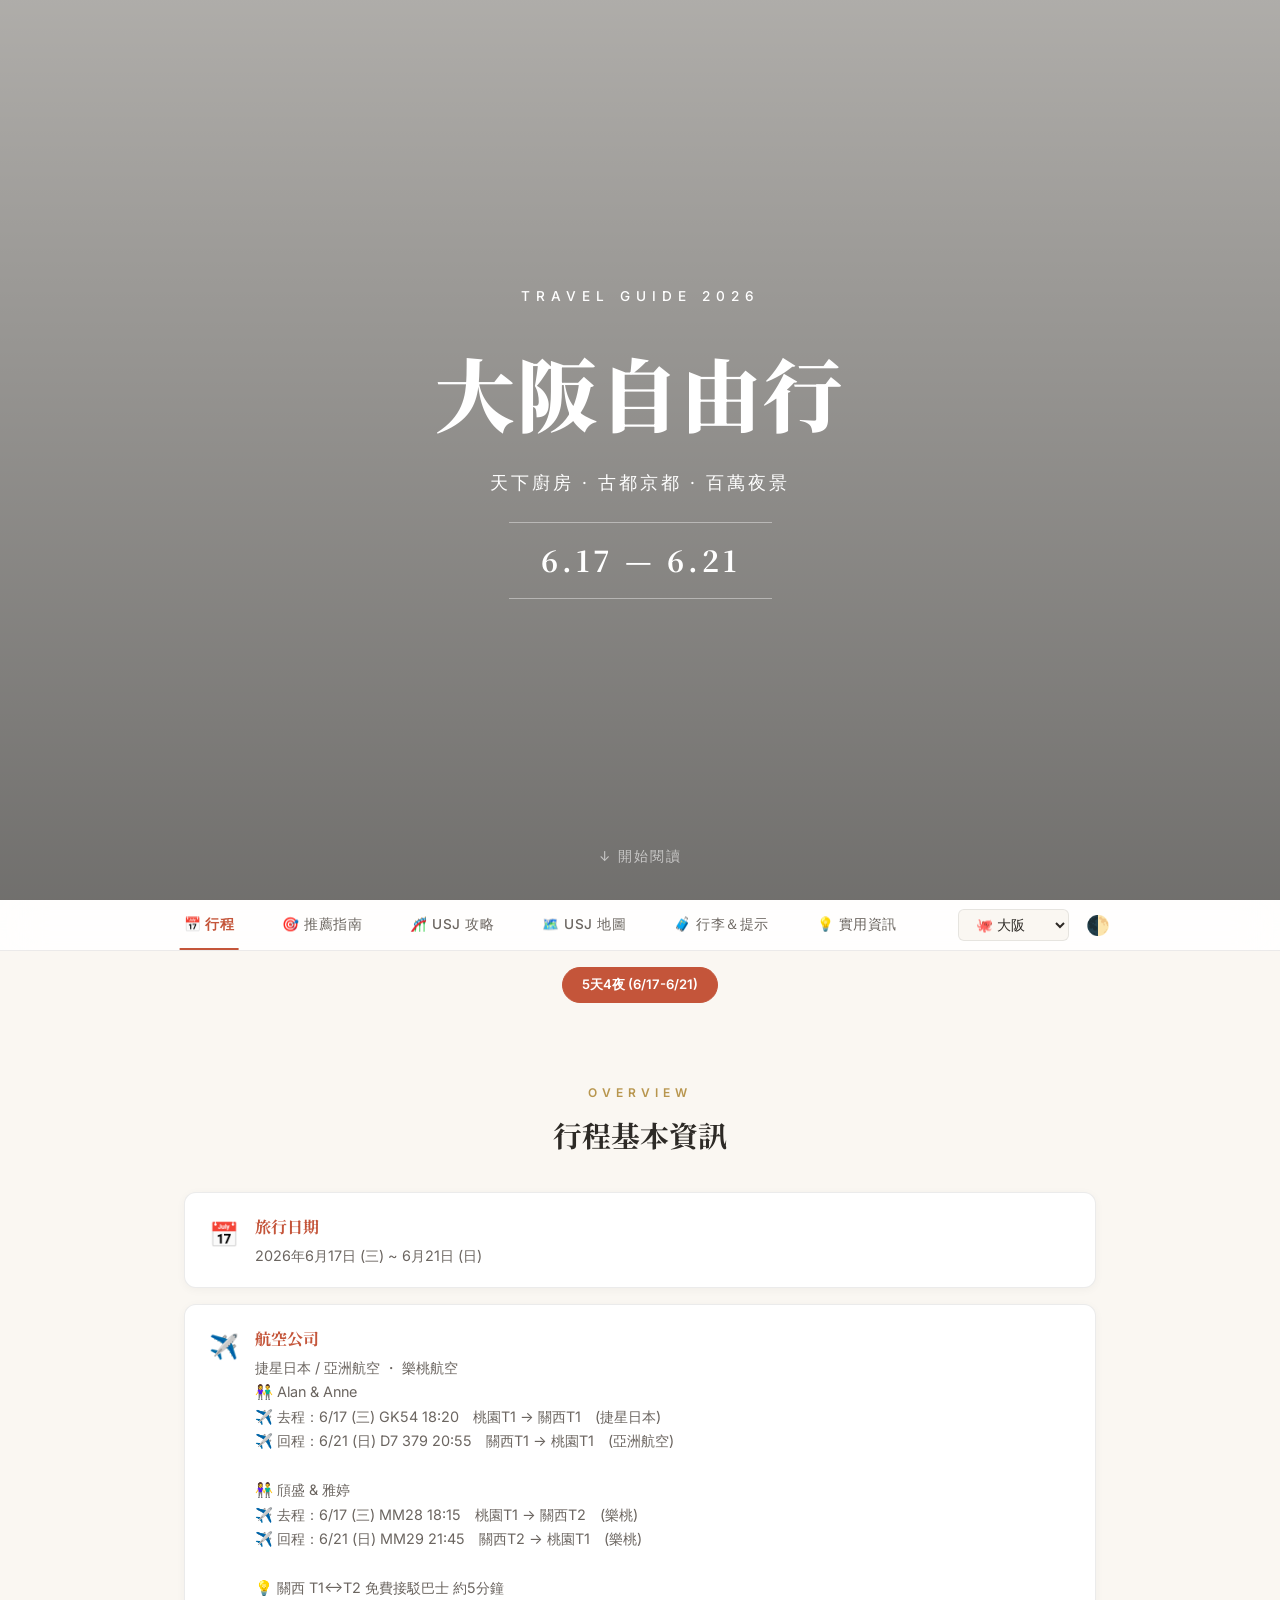
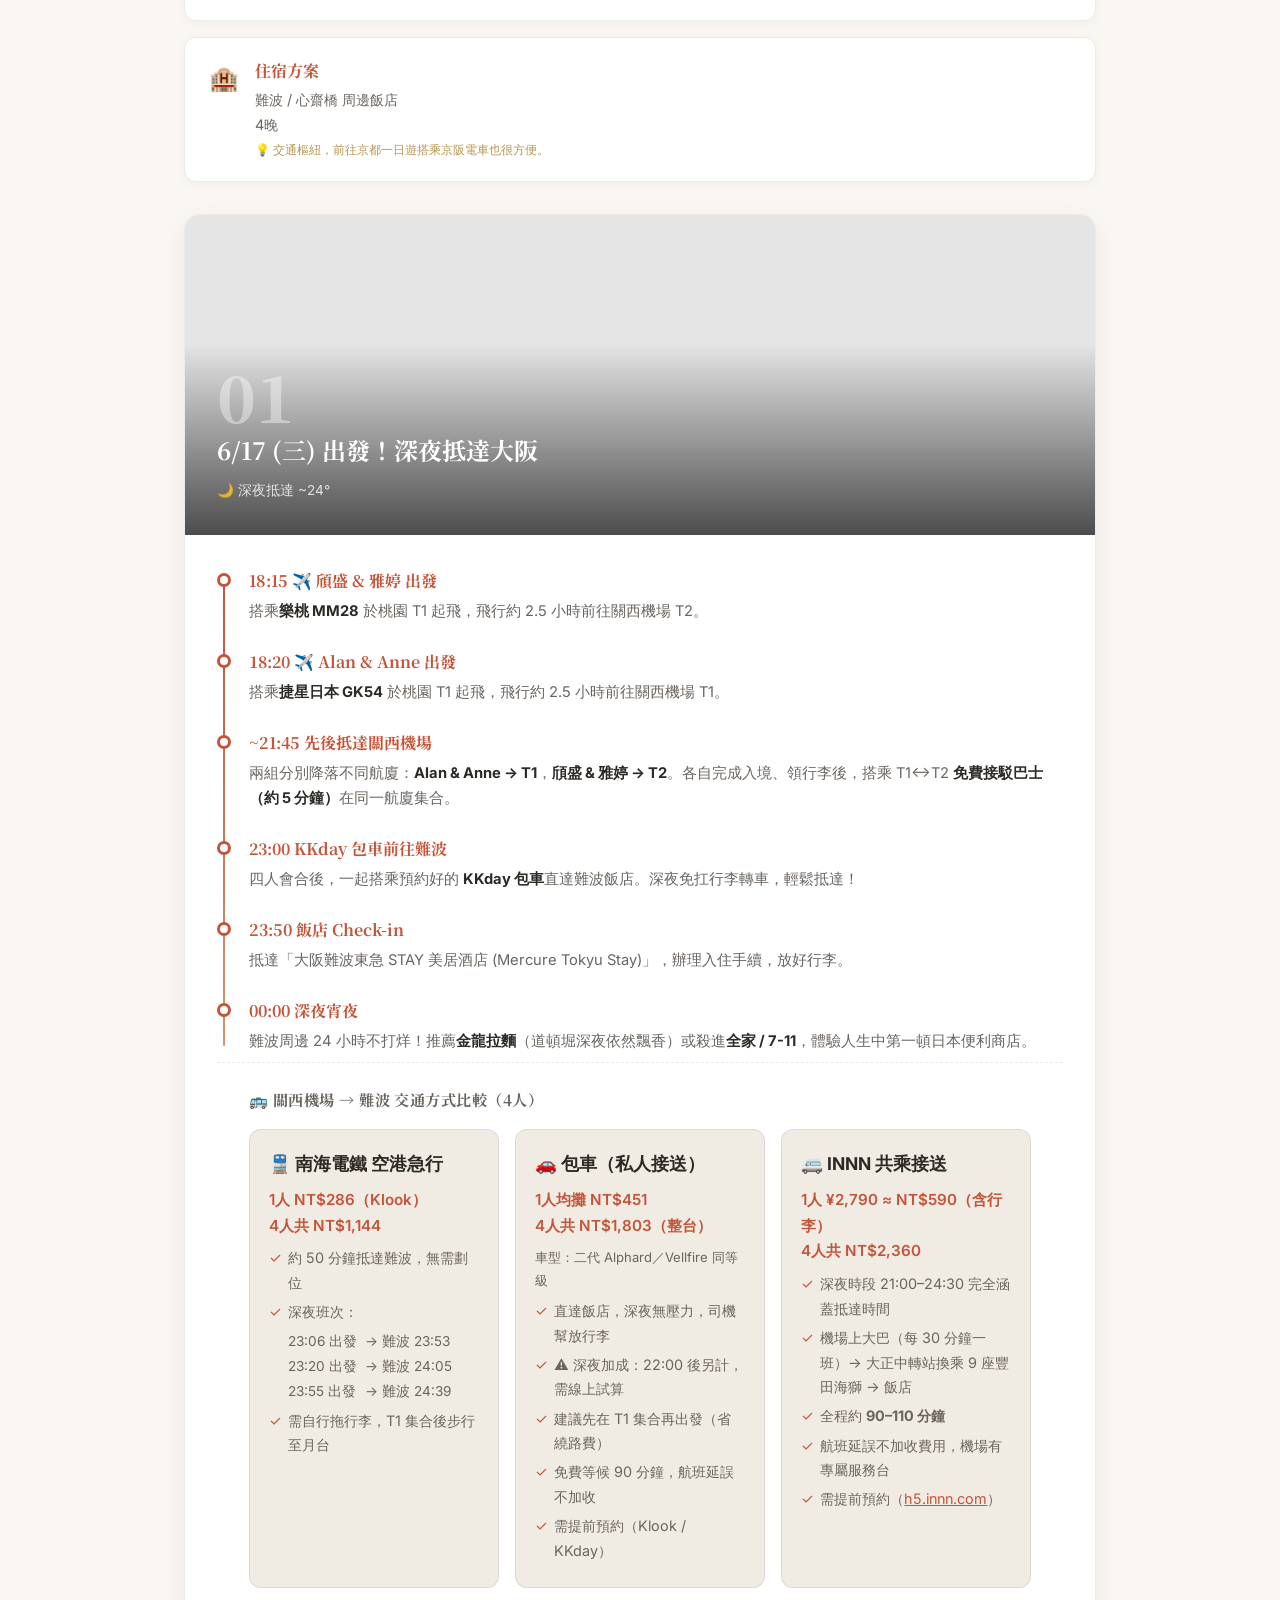
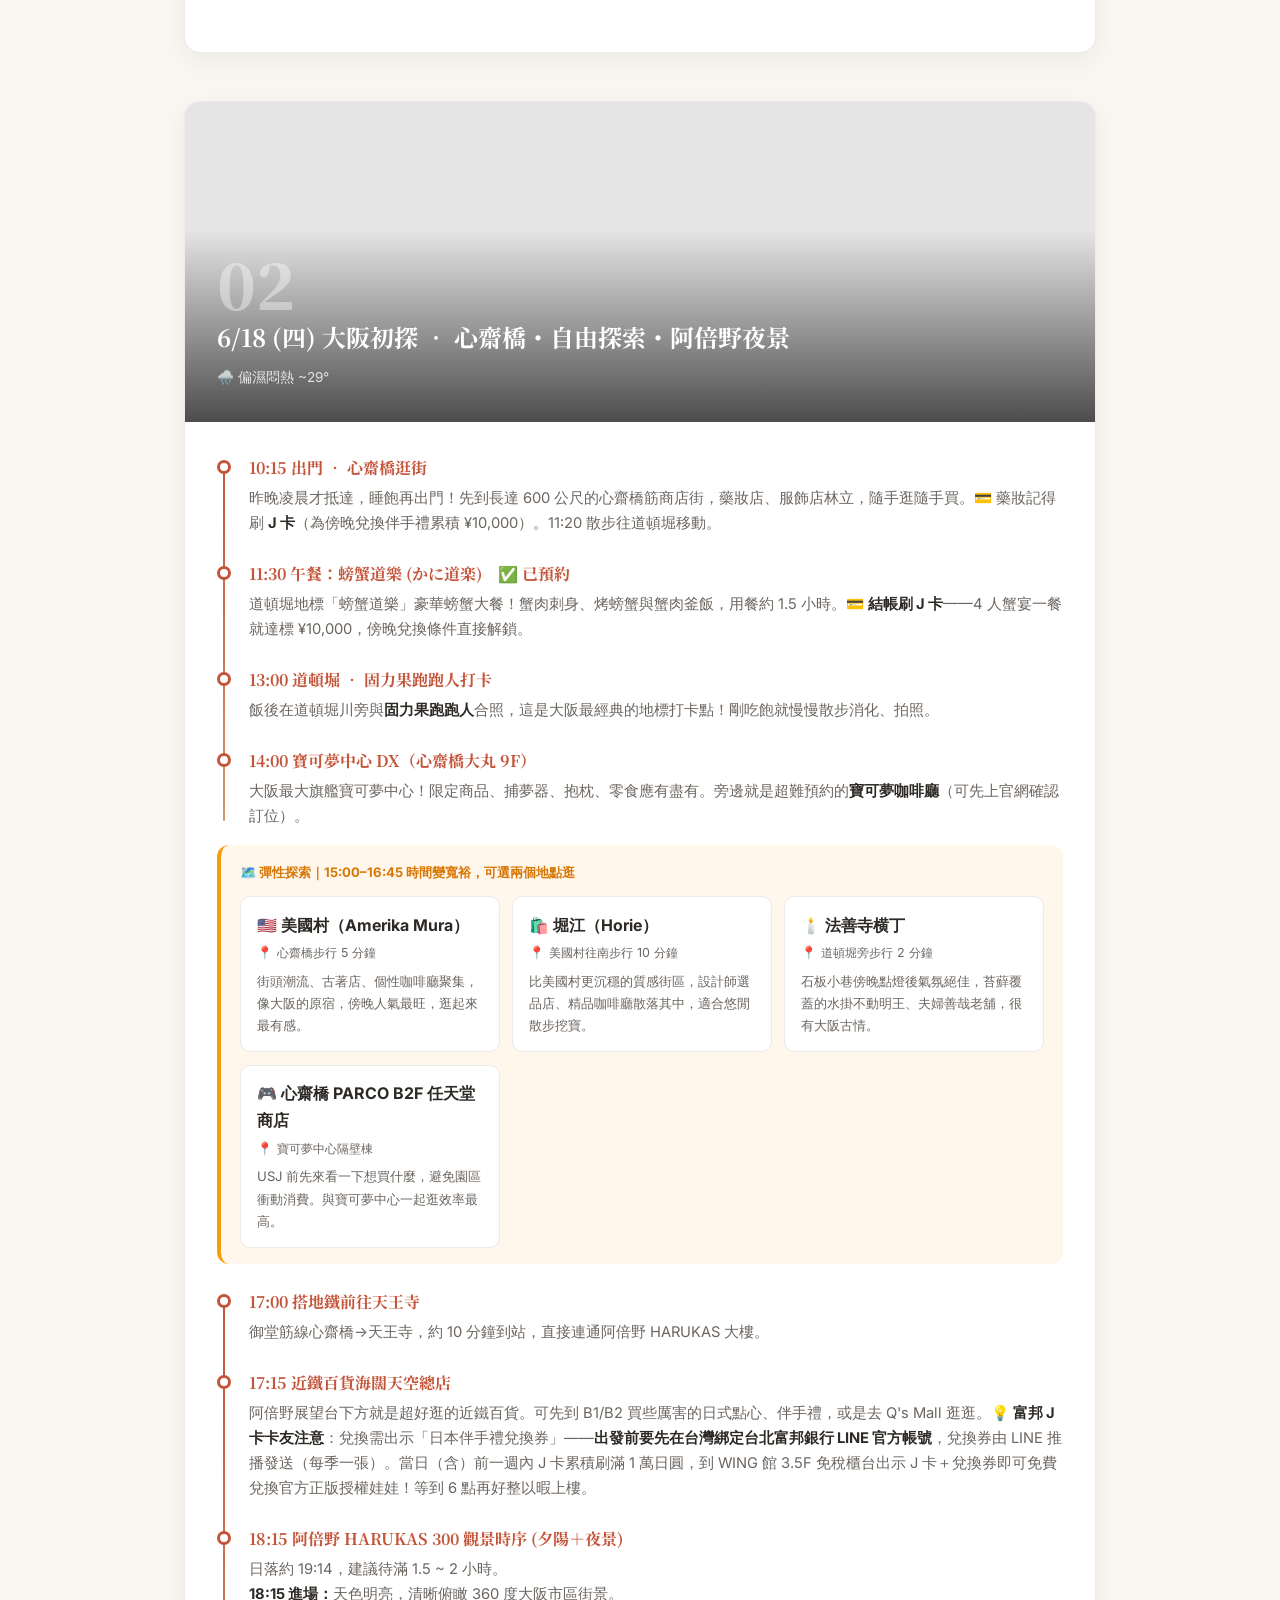
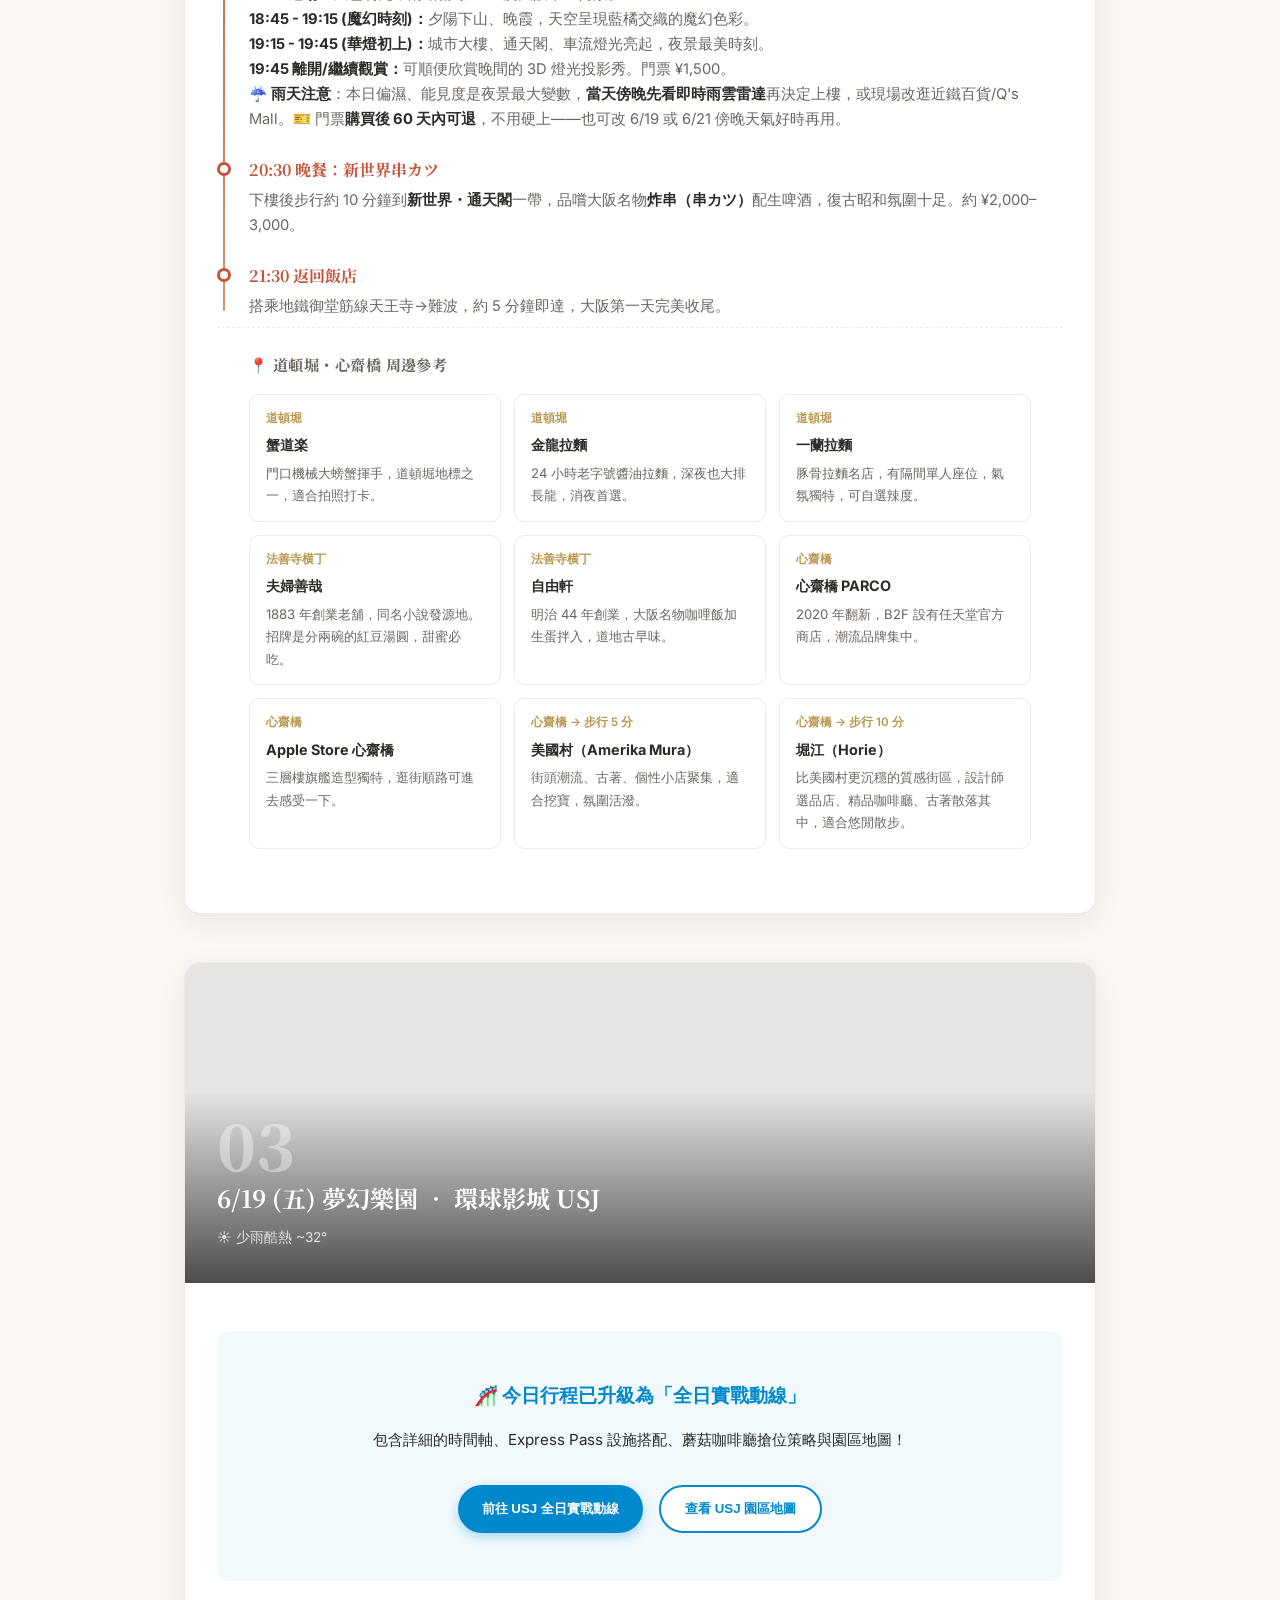
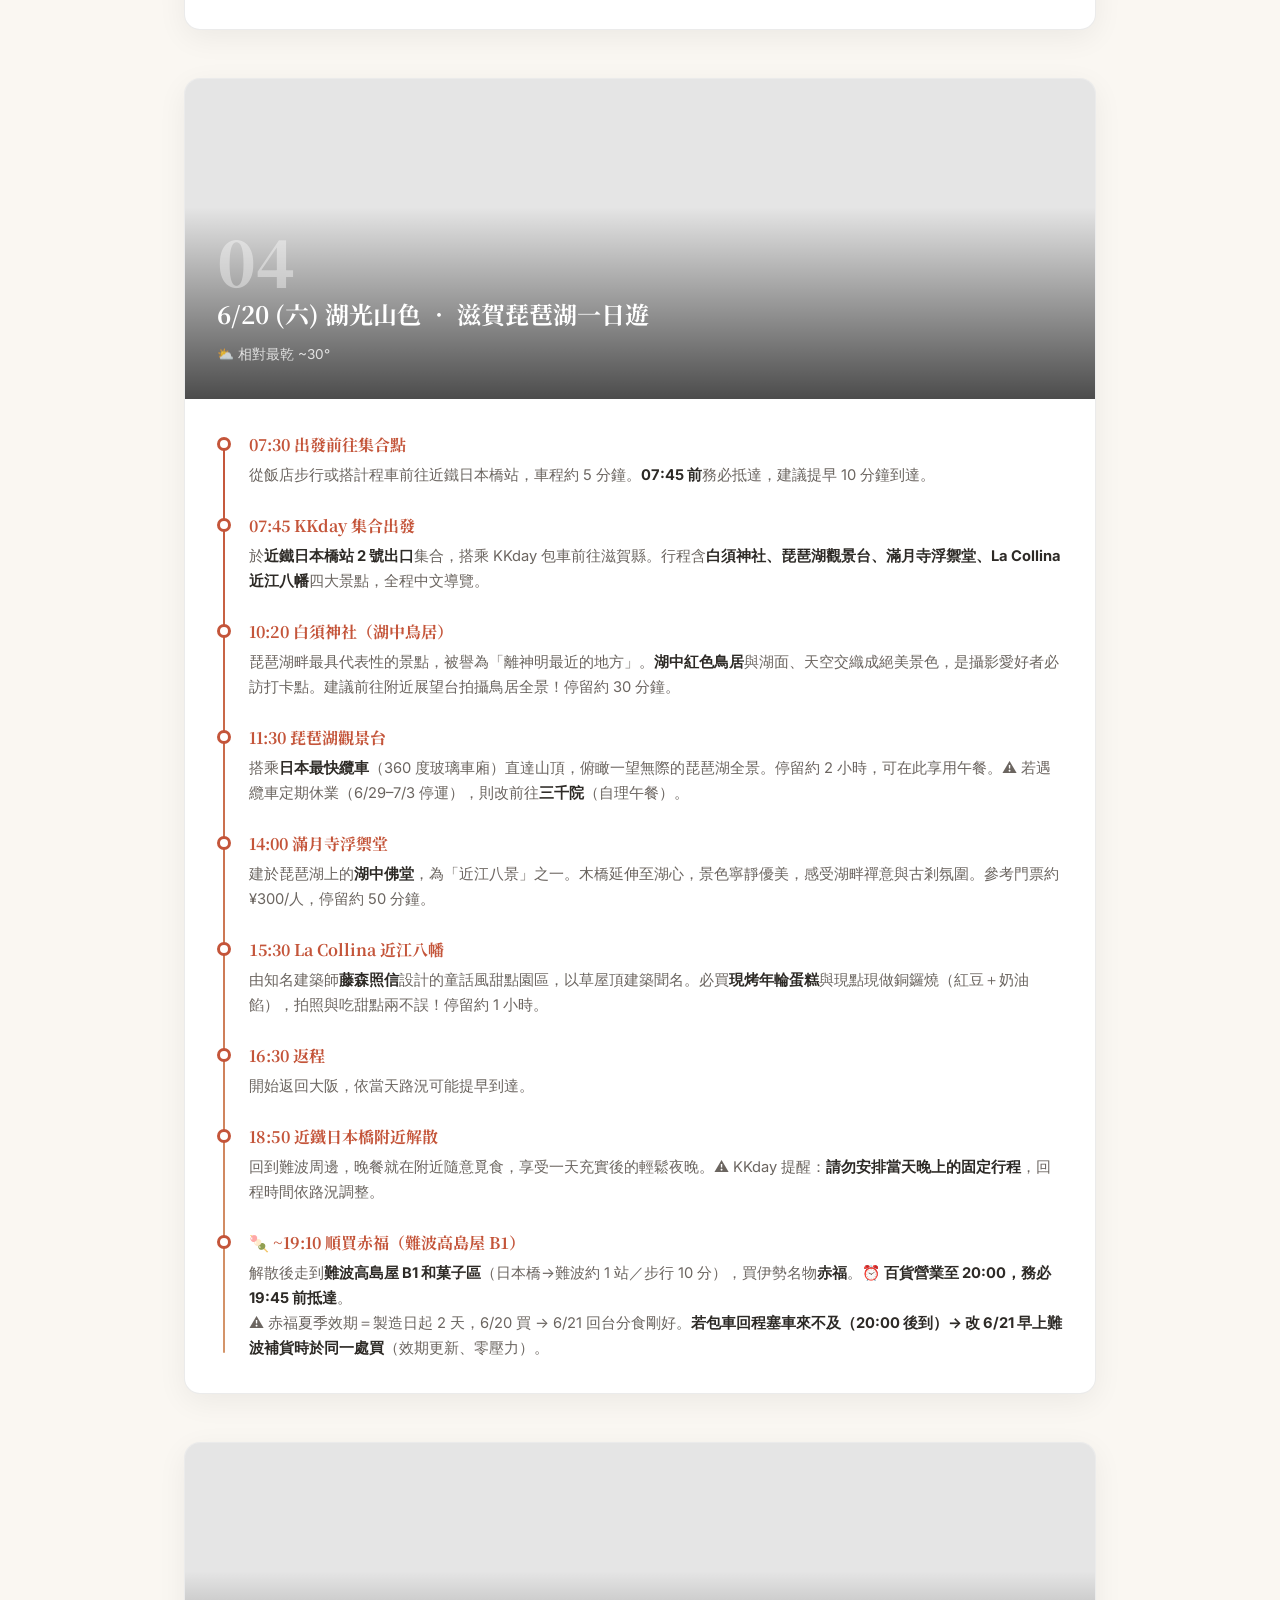
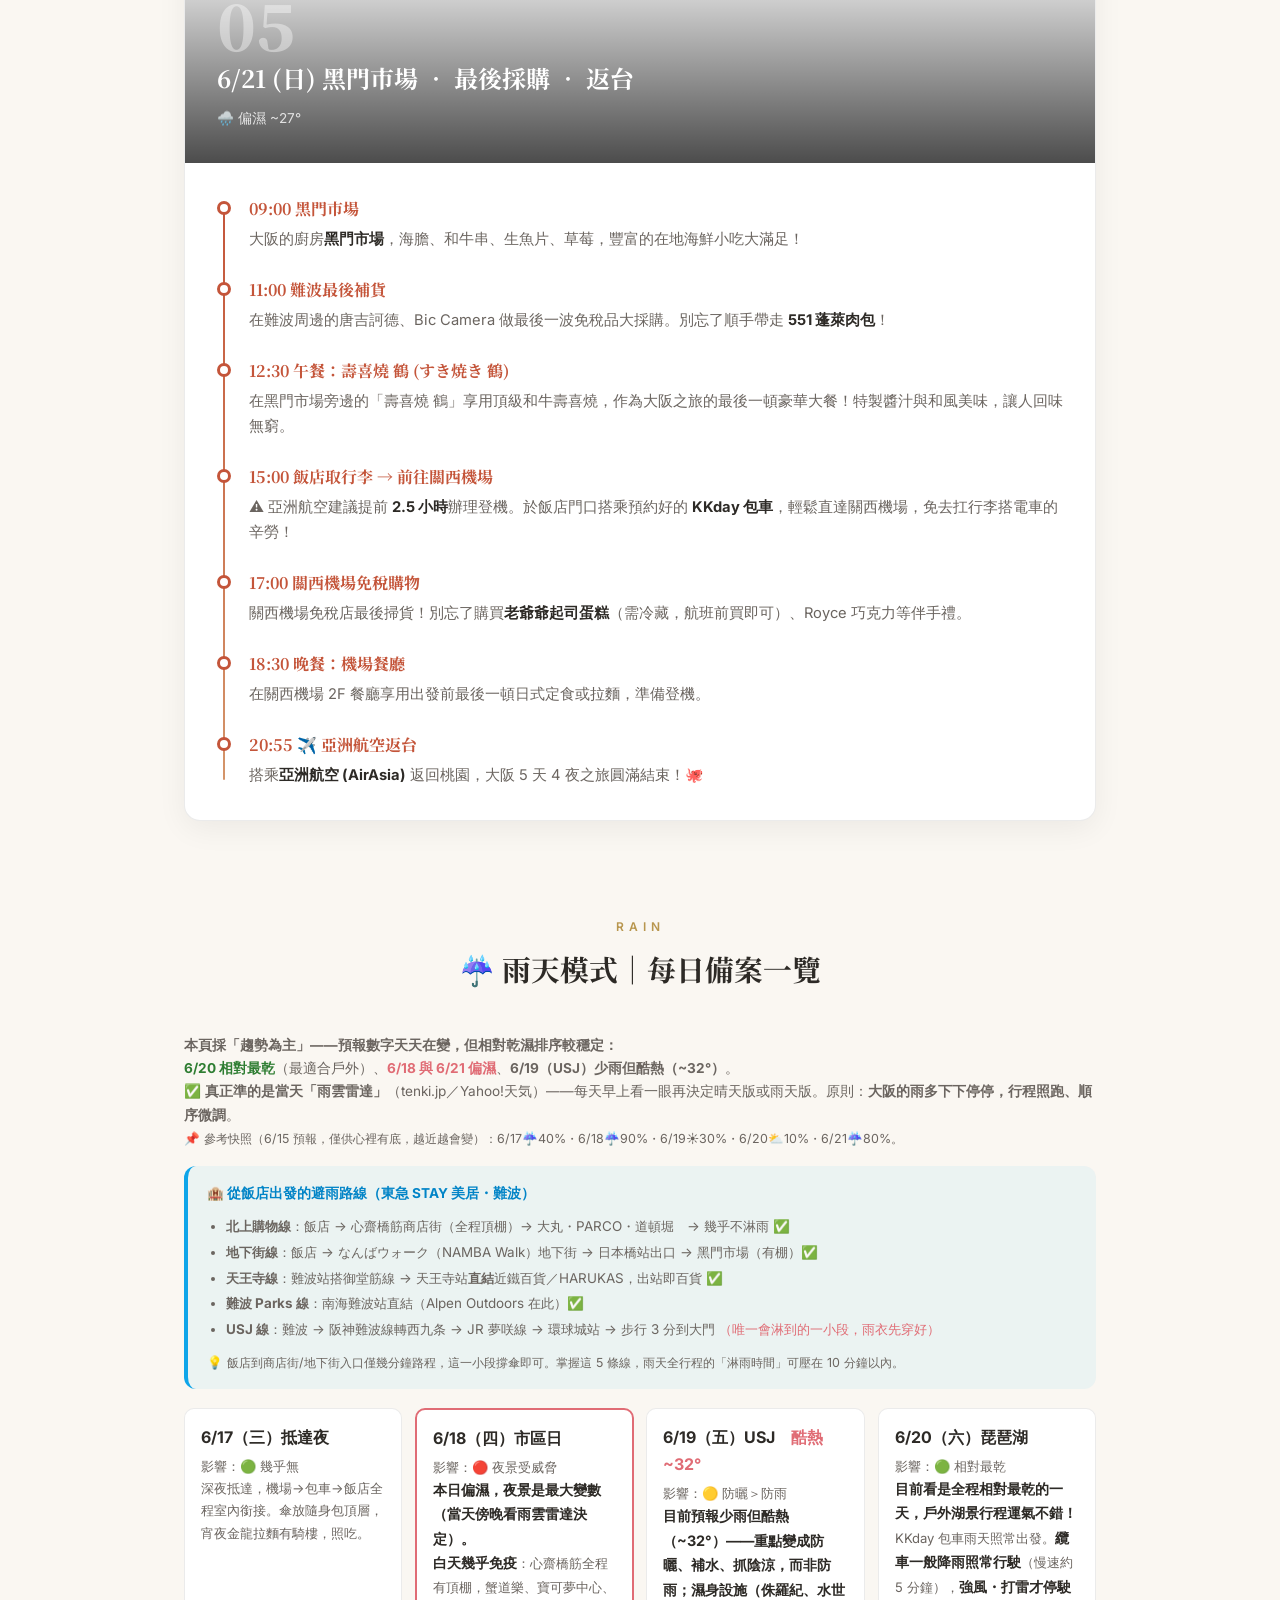
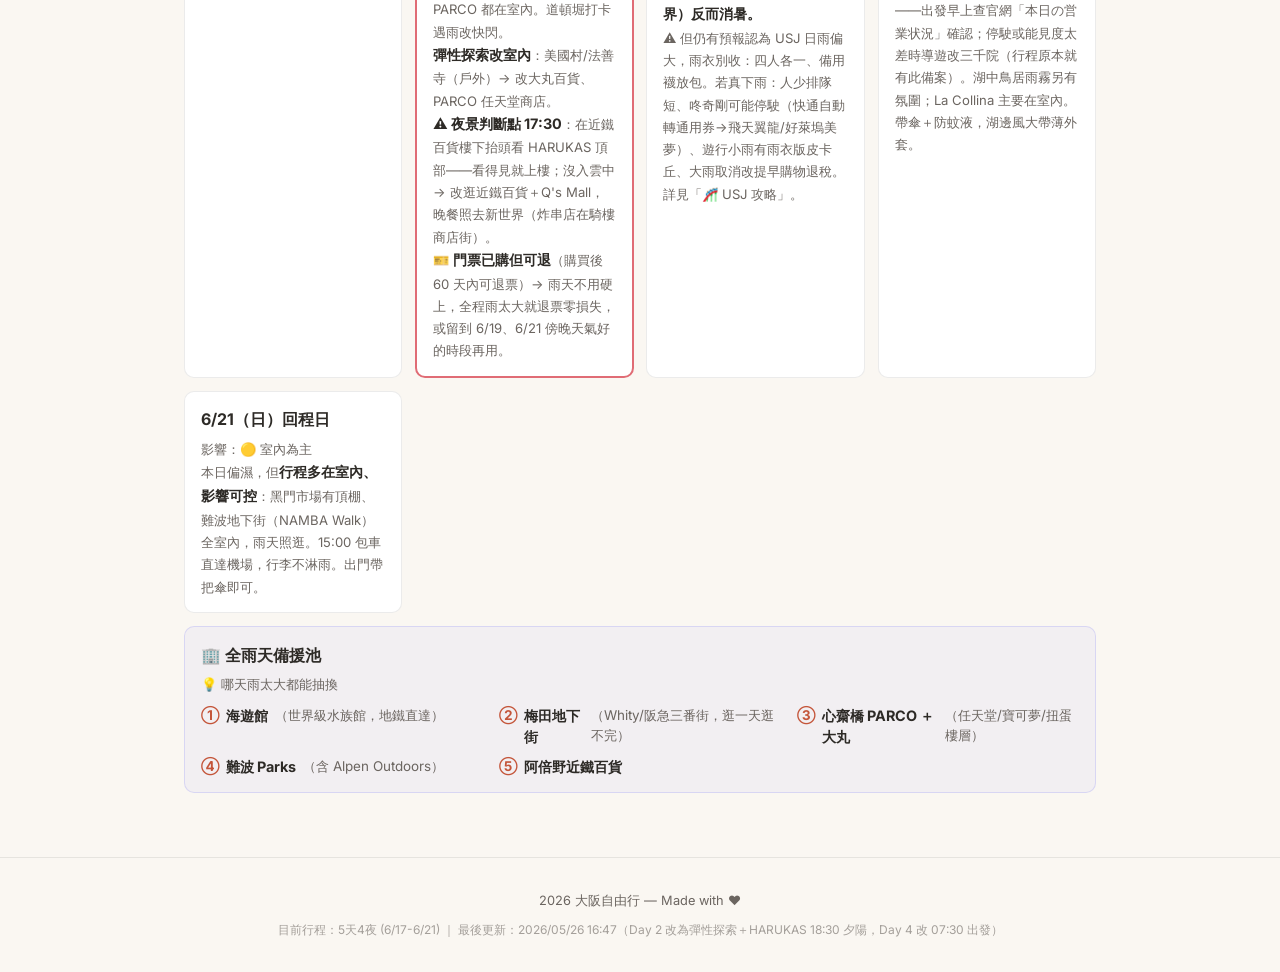
==== commit f3a59063: "雨天備案改為趨勢為主，避免預報數字過期 - 各日天氣標籤改成相對趨勢（6/20最乾、6/18/6/21偏濕、USJ酷熱），保留溫度 - 雨天模式頁強調「以當天雨雲雷達為準」，6/15 預報縮為參考快照" ====
--- a/osaka.html
+++ b/osaka.html
@@ -54,7 +54,7 @@
 <article class="day-chapter">
   <div class="day-hero" style="background-image:url(https://images.unsplash.com/photo-1503899036084-c55cdd92da26?auto=format&fit=crop&w=1200&q=80)">
     <div class="day-hero-overlay"></div>
-    <div class="day-hero-text"><span class="day-num">01</span><h3>6/18 (四) 抵達大阪 ‧ 心齋橋道頓堀</h3><span class="day-weather">🌧️ 短暫雨 28°C・降雨約60%</span></div>
+    <div class="day-hero-text"><span class="day-num">01</span><h3>6/18 (四) 抵達大阪 ‧ 心齋橋道頓堀</h3><span class="day-weather">🌧️ 偏濕悶熱 ~29°</span></div>
   </div>
   <div class="day-body"><div class="timeline">
     <div class="tl-item"><div class="tl-dot"></div><div class="tl-content"><h4>✈️ 抵達關西機場</h4><p>搭乘<strong>樂桃航空</strong>抵達大阪。搭乘<strong>南海電鐵 特急 Rapi:t</strong>前往難波飯店寄放行李。</p></div></div>
@@ -68,7 +68,7 @@
 <article class="day-chapter">
   <div class="day-hero" style="background-image:url(https://images.unsplash.com/photo-1582234372722-50d7ccc30ebd?auto=format&fit=crop&w=1200&q=80)">
     <div class="day-hero-overlay"></div>
-    <div class="day-hero-text"><span class="day-num">02</span><h3>6/19 (五) 夢幻樂園 ‧ 環球影城 USJ</h3><span class="day-weather">🌦️ 陣雨 28°C・降雨約60%・帶雨衣</span></div>
+    <div class="day-hero-text"><span class="day-num">02</span><h3>6/19 (五) 夢幻樂園 ‧ 環球影城 USJ</h3><span class="day-weather">☀️ 少雨酷熱 ~32°</span></div>
   </div>
   <div class="day-body">
     <div style="text-align: center; padding: 3rem 1rem; background: rgba(0, 136, 204, 0.05); border-radius: 12px; margin: 1rem 0;">
@@ -84,7 +84,7 @@
 <article class="day-chapter">
   <div class="day-hero" style="background-image:url(https://images.unsplash.com/photo-1547647496-b2d16f4fdb69?auto=format&fit=crop&w=1200&q=80)">
     <div class="day-hero-overlay"></div>
-    <div class="day-hero-text"><span class="day-num">03</span><h3>6/20 (六) 大阪城 ‧ 阿倍野百萬夜景</h3><span class="day-weather">⛅ 預報轉好 29°C・降雨低</span></div>
+    <div class="day-hero-text"><span class="day-num">03</span><h3>6/20 (六) 大阪城 ‧ 阿倍野百萬夜景</h3><span class="day-weather">⛅ 相對最乾 ~30°</span></div>
   </div>
   <div class="day-body"><div class="timeline">
     <div class="tl-item"><div class="tl-dot"></div><div class="tl-content"><h4>09:30 大阪城天守閣</h4><p>參觀日本三大名城之一的<strong>大阪城</strong>，綠瓦白牆配上金箔裝飾極具氣勢。可登天守閣看風景。門票 ¥600。</p></div></div>
@@ -99,7 +99,7 @@
 <article class="day-chapter">
   <div class="day-hero" style="background-image:url(https://images.unsplash.com/photo-1552611052-33e04de081de?auto=format&fit=crop&w=1200&q=80)">
     <div class="day-hero-overlay"></div>
-    <div class="day-hero-text"><span class="day-num">04</span><h3>6/21 (日) 黑門市場 ‧ 滿載歸國</h3><span class="day-weather">🌥️ 多雲短暫雨 28°C・降雨60%</span></div>
+    <div class="day-hero-text"><span class="day-num">04</span><h3>6/21 (日) 黑門市場 ‧ 滿載歸國</h3><span class="day-weather">🌧️ 偏濕 ~27°</span></div>
   </div>
   <div class="day-body"><div class="timeline">
     <div class="tl-item"><div class="tl-dot"></div><div class="tl-content"><h4>09:00 黑門市場</h4><p>大阪的廚房<strong>黑門市場</strong>，海膽、和牛串、生魚片、草莓，豐富的在地海鮮小吃大滿足！</p></div></div>
@@ -116,7 +116,7 @@
 <article class="day-chapter">
   <div class="day-hero" style="background-image:url(https://images.unsplash.com/photo-1503899036084-c55cdd92da26?auto=format&fit=crop&w=1200&q=80)">
     <div class="day-hero-overlay"></div>
-    <div class="day-hero-text"><span class="day-num">01</span><h3>6/17 (三) 出發！深夜抵達大阪</h3><span class="day-weather">🌙 夜間 24°C</span></div>
+    <div class="day-hero-text"><span class="day-num">01</span><h3>6/17 (三) 出發！深夜抵達大阪</h3><span class="day-weather">🌙 深夜抵達 ~24°</span></div>
   </div>
   <div class="day-body"><div class="timeline">
     <div class="tl-item"><div class="tl-dot"></div><div class="tl-content"><h4>18:15 ✈️ 頎盛 &amp; 雅婷 出發</h4><p>搭乘<strong>樂桃 MM28</strong> 於桃園 T1 起飛，飛行約 2.5 小時前往關西機場 T2。</p></div></div>
@@ -174,7 +174,7 @@
 <article class="day-chapter">
   <div class="day-hero" style="background-image:url(https://images.unsplash.com/photo-1503899036084-c55cdd92da26?auto=format&fit=crop&w=1200&q=80)">
     <div class="day-hero-overlay"></div>
-    <div class="day-hero-text"><span class="day-num">02</span><h3>6/18 (四) 大阪初探 ‧ 心齋橋・自由探索・阿倍野夜景</h3><span class="day-weather">🌧️ 短暫雨 28°C・降雨約60%</span></div>
+    <div class="day-hero-text"><span class="day-num">02</span><h3>6/18 (四) 大阪初探 ‧ 心齋橋・自由探索・阿倍野夜景</h3><span class="day-weather">🌧️ 偏濕悶熱 ~29°</span></div>
   </div>
   <div class="day-body"><div class="timeline">
     <div class="tl-item"><div class="tl-dot"></div><div class="tl-content"><h4>10:15 出門 ‧ 心齋橋逛街</h4><p>昨晚凌晨才抵達，睡飽再出門！先到長達 600 公尺的心齋橋筋商店街，藥妝店、服飾店林立，隨手逛隨手買。💳 藥妝記得刷 <strong>J 卡</strong>（為傍晚兌換伴手禮累積 ¥10,000）。11:20 散步往道頓堀移動。</p></div></div>
@@ -212,7 +212,7 @@
   <div class="timeline">
     <div class="tl-item"><div class="tl-dot"></div><div class="tl-content"><h4>17:00 搭地鐵前往天王寺</h4><p>御堂筋線心齋橋→天王寺，約 10 分鐘到站，直接連通阿倍野 HARUKAS 大樓。</p></div></div>
     <div class="tl-item"><div class="tl-dot"></div><div class="tl-content"><h4>17:15 近鐵百貨海闊天空總店</h4><p>阿倍野展望台下方就是超好逛的近鐵百貨。可先到 B1/B2 買些厲害的日式點心、伴手禮，或是去 Q's Mall 逛逛。💡 <strong>富邦 J 卡卡友注意</strong>：兌換需出示「日本伴手禮兌換券」——<strong>出發前要先在台灣綁定台北富邦銀行 LINE 官方帳號</strong>，兌換券由 LINE 推播發送（每季一張）。當日（含）前一週內 J 卡累積刷滿 1 萬日圓，到 WING 館 3.5F 免稅櫃台出示 J 卡＋兌換券即可免費兌換官方正版授權娃娃！等到 6 點再好整以暇上樓。</p></div></div>
-    <div class="tl-item"><div class="tl-dot"></div><div class="tl-content"><h4>18:15 阿倍野 HARUKAS 300 觀景時序 (夕陽＋夜景)</h4><p>日落約 19:14，建議待滿 1.5 ~ 2 小時。<br><strong>18:15 進場：</strong>天色明亮，清晰俯瞰 360 度大阪市區街景。<br><strong>18:45 - 19:15 (魔幻時刻)：</strong>夕陽下山、晚霞，天空呈現藍橘交織的魔幻色彩。<br><strong>19:15 - 19:45 (華燈初上)：</strong>城市大樓、通天閣、車流燈光亮起，夜景最美時刻。<br><strong>19:45 離開/繼續觀賞：</strong>可順便欣賞晚間的 3D 燈光投影秀。門票 ¥1,500。<br>☔ <strong>雨天注意</strong>：本日降雨機率約 60%（三家預報分歧 25–90%），能見度差時夜景效果打折，當天傍晚先看即時天氣再決定上樓，或現場改逛近鐵百貨/Q's Mall。🎫 門票<strong>購買後 60 天內可退</strong>，不用硬上——也可改 6/19 或 6/21 傍晚天氣好時再用。</p></div></div>
+    <div class="tl-item"><div class="tl-dot"></div><div class="tl-content"><h4>18:15 阿倍野 HARUKAS 300 觀景時序 (夕陽＋夜景)</h4><p>日落約 19:14，建議待滿 1.5 ~ 2 小時。<br><strong>18:15 進場：</strong>天色明亮，清晰俯瞰 360 度大阪市區街景。<br><strong>18:45 - 19:15 (魔幻時刻)：</strong>夕陽下山、晚霞，天空呈現藍橘交織的魔幻色彩。<br><strong>19:15 - 19:45 (華燈初上)：</strong>城市大樓、通天閣、車流燈光亮起，夜景最美時刻。<br><strong>19:45 離開/繼續觀賞：</strong>可順便欣賞晚間的 3D 燈光投影秀。門票 ¥1,500。<br>☔ <strong>雨天注意</strong>：本日偏濕、能見度是夜景最大變數，<strong>當天傍晚先看即時雨雲雷達</strong>再決定上樓，或現場改逛近鐵百貨/Q's Mall。🎫 門票<strong>購買後 60 天內可退</strong>，不用硬上——也可改 6/19 或 6/21 傍晚天氣好時再用。</p></div></div>
     <div class="tl-item"><div class="tl-dot"></div><div class="tl-content"><h4>20:30 晚餐：新世界串カツ</h4><p>下樓後步行約 10 分鐘到<strong>新世界・通天閣</strong>一帶，品嚐大阪名物<strong>炸串（串カツ）</strong>配生啤酒，復古昭和氛圍十足。約 ¥2,000–3,000。</p></div></div>
     <div class="tl-item"><div class="tl-dot"></div><div class="tl-content"><h4>21:30 返回飯店</h4><p>搭乘地鐵御堂筋線天王寺→難波，約 5 分鐘即達，大阪第一天完美收尾。</p></div></div>
   </div>
@@ -235,7 +235,7 @@
 <article class="day-chapter">
   <div class="day-hero" style="background-image:url(https://images.unsplash.com/photo-1582234372722-50d7ccc30ebd?auto=format&fit=crop&w=1200&q=80)">
     <div class="day-hero-overlay"></div>
-    <div class="day-hero-text"><span class="day-num">03</span><h3>6/19 (五) 夢幻樂園 ‧ 環球影城 USJ</h3><span class="day-weather">🌦️ 陣雨 28°C・降雨約60%・帶雨衣</span></div>
+    <div class="day-hero-text"><span class="day-num">03</span><h3>6/19 (五) 夢幻樂園 ‧ 環球影城 USJ</h3><span class="day-weather">☀️ 少雨酷熱 ~32°</span></div>
   </div>
   <div class="day-body">
     <div style="text-align: center; padding: 3rem 1rem; background: rgba(0, 136, 204, 0.05); border-radius: 12px; margin: 1rem 0;">
@@ -251,7 +251,7 @@
 <article class="day-chapter">
   <div class="day-hero" style="background-image:url(https://images.unsplash.com/photo-1528360983277-13d401cdc186?auto=format&fit=crop&w=1200&q=80)">
     <div class="day-hero-overlay"></div>
-    <div class="day-hero-text"><span class="day-num">04</span><h3>6/20 (六) 湖光山色 ‧ 滋賀琵琶湖一日遊</h3><span class="day-weather">⛅ 預報轉好 29°C・降雨低</span></div>
+    <div class="day-hero-text"><span class="day-num">04</span><h3>6/20 (六) 湖光山色 ‧ 滋賀琵琶湖一日遊</h3><span class="day-weather">⛅ 相對最乾 ~30°</span></div>
   </div>
   <div class="day-body"><div class="timeline">
     <div class="tl-item"><div class="tl-dot"></div><div class="tl-content"><h4>07:30 出發前往集合點</h4><p>從飯店步行或搭計程車前往近鐵日本橋站，車程約 5 分鐘。<strong>07:45 前</strong>務必抵達，建議提早 10 分鐘到達。</p></div></div>
@@ -268,7 +268,7 @@
 <article class="day-chapter">
   <div class="day-hero" style="background-image:url(https://images.unsplash.com/photo-1552611052-33e04de081de?auto=format&fit=crop&w=1200&q=80)">
     <div class="day-hero-overlay"></div>
-    <div class="day-hero-text"><span class="day-num">05</span><h3>6/21 (日) 黑門市場 ‧ 最後採購 ‧ 返台</h3><span class="day-weather">🌥️ 多雲短暫雨 28°C・降雨60%</span></div>
+    <div class="day-hero-text"><span class="day-num">05</span><h3>6/21 (日) 黑門市場 ‧ 最後採購 ‧ 返台</h3><span class="day-weather">🌧️ 偏濕 ~27°</span></div>
   </div>
   <div class="day-body"><div class="timeline">
     <div class="tl-item"><div class="tl-dot"></div><div class="tl-content"><h4>09:00 黑門市場</h4><p>大阪的廚房<strong>黑門市場</strong>，海膽、和牛串、生魚片、草莓，豐富的在地海鮮小吃大滿足！</p></div></div>
@@ -285,7 +285,7 @@
 <!-- ☔ 雨天行程備案 -->
 <section class="info-chapter" style="margin-top:2.5rem;">
   <div class="chapter-header"><span class="ch-label">RAIN</span><h2>☔ 雨天模式｜每日備案一覽</h2></div>
-  <p style="font-size:0.85rem; color:var(--text2); margin:0.5rem 0 1rem;">行程期間降雨機率約 60%。每天早上開「雨雲雷達」看當日雨勢，再決定走晴天版或雨天版。原則：<strong>大阪的雨多是下下停停，行程照跑、順序微調</strong>。</p>
+  <p style="font-size:0.85rem; color:var(--text2); margin:0.5rem 0 1rem;"><strong>本頁採「趨勢為主」——預報數字天天在變，但相對乾濕排序較穩定：</strong><br><strong style="color:#2e7d32;">6/20 相對最乾</strong>（最適合戶外）、<strong style="color:#e06c75;">6/18 與 6/21 偏濕</strong>、<strong>6/19（USJ）少雨但酷熱（~32°）</strong>。<br>✅ <strong>真正準的是當天「雨雲雷達」</strong>（tenki.jp／Yahoo!天気）——每天早上看一眼再決定晴天版或雨天版。原則：<strong>大阪的雨多下下停停，行程照跑、順序微調</strong>。<br><span style="font-size:0.78rem; color:var(--text2);">📌 參考快照（6/15 預報，僅供心裡有底，越近越會變）：6/17☔40%・6/18☔90%・6/19☀30%・6/20⛅10%・6/21☔80%。</span></p>
 
   <div style="margin:0 0 1.2rem; padding:1rem 1.2rem; background:rgba(14,165,233,0.06); border-radius:12px; border-left:4px solid #0ea5e9;">
     <p style="font-size:0.85rem; font-weight:700; color:#0284c7; margin:0 0 0.6rem;">🏨 從飯店出發的避雨路線（東急 STAY 美居・難波）</p>
@@ -302,25 +302,26 @@
   <div class="ref-grid">
     <div class="ref-card rain-card">
       <h4>6/17（三）抵達夜<span class="rain-impact">影響：🟢 幾乎無</span></h4>
-      <p>機場→包車→飯店全程室內銜接。傘放隨身包頂層，宵夜金龍拉麵有騎樓，照吃。</p>
+      <p>深夜抵達，機場→包車→飯店全程室內銜接。傘放隨身包頂層，宵夜金龍拉麵有騎樓，照吃。</p>
     </div>
     <div class="ref-card rain-card" style="border:2px solid #e06c75;">
       <h4>6/18（四）市區日<span class="rain-impact">影響：🔴 夜景受威脅</span></h4>
-      <p><strong>白天幾乎免疫</strong>：心齋橋筋全程有頂棚，蟹道樂、寶可夢中心、PARCO 都在室內。道頓堀打卡遇雨改快閃。<br>
+      <p><strong>本日偏濕，夜景是最大變數（當天傍晚看雨雲雷達決定）。</strong><br>
+      <strong>白天幾乎免疫</strong>：心齋橋筋全程有頂棚，蟹道樂、寶可夢中心、PARCO 都在室內。道頓堀打卡遇雨改快閃。<br>
       <strong>彈性探索改室內</strong>：美國村/法善寺（戶外）→ 改大丸百貨、PARCO 任天堂商店。<br>
       <strong>⚠️ 夜景判斷點 17:30</strong>：在近鐵百貨樓下抬頭看 HARUKAS 頂部——看得見就上樓；沒入雲中 → 改逛近鐵百貨＋Q's Mall，晚餐照去新世界（炸串店在騎樓商店街）。<br>🎫 <strong>門票已購但可退</strong>（購買後 60 天內可退票）→ 雨天不用硬上，全程雨太大就退票零損失，或留到 6/19、6/21 傍晚天氣好的時段再用。</p>
     </div>
     <div class="ref-card rain-card">
-      <h4>6/19（五）USJ<span class="rain-impact">影響：🟡 照玩，裝備戰</span></h4>
-      <p>雨天 USJ 反而人少排隊短！雨衣四人各一、備用襪放包。咚奇剛可能停駛（快通自動轉通用券→飛天翼龍/好萊塢美夢）、遊行小雨有雨衣版皮卡丘、大雨取消改提早購物退稅。詳見「🎢 USJ 攻略」。</p>
+      <h4>6/19（五）USJ　<span style="color:#e06c75;">酷熱~32°</span><span class="rain-impact">影響：🟡 防曬＞防雨</span></h4>
+      <p><strong>目前預報少雨但酷熱（~32°）——重點變成防曬、補水、抓陰涼，而非防雨；濕身設施（侏羅紀、水世界）反而消暑。</strong><br>⚠️ 但仍有預報認為 USJ 日雨偏大，雨衣別收：四人各一、備用襪放包。若真下雨：人少排隊短、咚奇剛可能停駛（快通自動轉通用券→飛天翼龍/好萊塢美夢）、遊行小雨有雨衣版皮卡丘、大雨取消改提早購物退稅。詳見「🎢 USJ 攻略」。</p>
     </div>
     <div class="ref-card rain-card">
-      <h4>6/20（六）琵琶湖<span class="rain-impact">影響：🟡 照出團</span></h4>
-      <p>KKday 包車雨天照常出發。<strong>纜車一般降雨照常行駛</strong>（慢速約 5 分鐘），<strong>強風・打雷才停駛</strong>——出發早上查官網「本日の営業状況」確認；停駛或能見度太差時導遊改三千院（行程原本就有此備案）。湖中鳥居雨霧另有氛圍；La Collina 主要在室內。帶傘＋防蚊液，湖邊風大帶薄外套。</p>
+      <h4>6/20（六）琵琶湖<span class="rain-impact">影響：🟢 相對最乾</span></h4>
+      <p><strong>目前看是全程相對最乾的一天，戶外湖景行程運氣不錯！</strong>KKday 包車雨天照常出發。<strong>纜車一般降雨照常行駛</strong>（慢速約 5 分鐘），<strong>強風・打雷才停駛</strong>——出發早上查官網「本日の営業状況」確認；停駛或能見度太差時導遊改三千院（行程原本就有此備案）。湖中鳥居雨霧另有氛圍；La Collina 主要在室內。帶傘＋防蚊液，湖邊風大帶薄外套。</p>
     </div>
     <div class="ref-card rain-card">
-      <h4>6/21（日）回程日<span class="rain-impact">影響：🟢 幾乎無</span></h4>
-      <p>黑門市場有頂棚、難波地下街（NAMBA Walk）全室內，雨天照逛。15:00 包車直達機場，行李不淋雨。</p>
+      <h4>6/21（日）回程日<span class="rain-impact">影響：🟡 室內為主</span></h4>
+      <p>本日偏濕，但<strong>行程多在室內、影響可控</strong>：黑門市場有頂棚、難波地下街（NAMBA Walk）全室內，雨天照逛。15:00 包車直達機場，行李不淋雨。出門帶把傘即可。</p>
     </div>
     <div class="ref-card rain-card rain-pool-card">
       <h4>🏢 全雨天備援池<span class="rain-impact">💡 哪天雨太大都能抽換</span></h4>
@@ -477,6 +478,8 @@
     <button onclick="document.getElementById('usj-p4').scrollIntoView({behavior:'smooth',block:'start'})" style="background:#f9a825; color:#fff; border:none; padding:0.4rem 0.9rem; border-radius:20px; font-size:0.8rem; font-weight:700; cursor:pointer;">🌃 任天堂夜場</button>
     <button onclick="document.getElementById('usj-menu').scrollIntoView({behavior:'smooth',block:'start'})" style="background:#6d4c41; color:#fff; border:none; padding:0.4rem 0.9rem; border-radius:20px; font-size:0.8rem; font-weight:700; cursor:pointer;">📋 菜單</button>
     <button onclick="document.getElementById('usj-food').scrollIntoView({behavior:'smooth',block:'start'})" style="background:#ef6c00; color:#fff; border:none; padding:0.4rem 0.9rem; border-radius:20px; font-size:0.8rem; font-weight:700; cursor:pointer;">🍗 美食</button>
+    <button onclick="document.getElementById('usj-wet').scrollIntoView({behavior:'smooth',block:'start'})" style="background:#0288d1; color:#fff; border:none; padding:0.4rem 0.9rem; border-radius:20px; font-size:0.8rem; font-weight:700; cursor:pointer;">💦 濕身</button>
+    <button onclick="document.getElementById('usj-locker').scrollIntoView({behavior:'smooth',block:'start'})" style="background:#5c6bc0; color:#fff; border:none; padding:0.4rem 0.9rem; border-radius:20px; font-size:0.8rem; font-weight:700; cursor:pointer;">🔐 置物櫃</button>
     <button onclick="document.getElementById('usj-map').scrollIntoView({behavior:'smooth',block:'start'})" style="background:#3949ab; color:#fff; border:none; padding:0.4rem 0.9rem; border-radius:20px; font-size:0.8rem; font-weight:700; cursor:pointer;">🗺️ 地圖</button>
   </div>
 
@@ -672,21 +675,29 @@
     </div>
     <div class="timeline" style="margin-top:1rem;">
       <div class="tl-item"><div class="tl-dot"></div><div class="tl-content"><h4>依預約時段入座 キノピオカフェ</h4><p>在任天堂世界內的主題餐廳享用 Mario 主題餐點，這頓飯就是今日的正餐。時段由掃碼結果決定，前後活動配合調整。</p></div></div>
-      <div class="tl-item"><div class="tl-dot"></div><div class="tl-content"><h4>用餐後悠閒在任天堂世界 / DK 國度（約 12:40 前）</h4><p>飯後在任天堂世界與咚奇剛國度繞一圈，拍照休息補能。商品先看好位置，<strong>統一留到下午購物退稅</strong>，不用提早拎大包。⚠️ 要看 13:00 水世界的話，12:40 前出發（步行＋提前入座約 20 分鐘）。</p></div></div>
       <div class="tl-item"><div class="tl-dot"></div><div class="tl-content">
-        <h4>13:00 💦 水世界 ウォーターワールド 表演（約 20 分鐘）</h4>
-        <p>午飯後精神最好，13:00 這場接得最順！從任天堂世界步行約 5 分鐘抵達。</p>
+        <h4>🔀 用餐後 → 中午動線：水世界 ＋ 小小兵 二選一（對應流程圖分支）</h4>
+        <p style="font-size:0.83rem; color:var(--text2); margin:0.2rem 0 0.6rem;">吃完離開任天堂區（商品先看好、<strong>統一留下午退稅</strong>，不用提早拎大包）。水世界、小小兵都在園區左側、彼此接近，看你想接哪個遊行觀賞點來決定順序——<strong>看完就近站位看 14:00 遊行</strong>。水世界以 13:00 場為主軸。</p>
+        <div style="display:grid; gap:0.6rem;">
+          <div style="background:rgba(249,168,37,0.08); border-radius:8px; padding:0.7rem 0.9rem; font-size:0.83rem; border-left:4px solid #f9a825;">
+            <strong style="color:#e65100;">路線 A｜先小小兵 → 水世界（較從容 ⭐）</strong><br>
+            午餐後 👾 小小兵快通（通用券）→ 區內補給／拍照 → <strong>13:00 💦 水世界</strong>（13:20 結束）→ 13:30 好萊塢大道卡位 → <span style="color:#0288d1; font-weight:700;">🎉 好萊塢大道看遊行（水世界近）</span>
+          </div>
+          <div style="background:rgba(0,136,204,0.08); border-radius:8px; padding:0.7rem 0.9rem; font-size:0.83rem; border-left:4px solid #0288d1;">
+            <strong style="color:#0277bd;">路線 B｜先悠閒 → 水世界 → 小小兵（較緊湊）</strong><br>
+            午餐後逛街拍照 → <strong>13:00 💦 水世界</strong>（13:20 結束）→ 13:35 👾 小小兵快通 → 13:55 出來 → <span style="color:#e65100; font-weight:700;">🎉 格拉梅西公園看遊行（小小兵近）</span>
+          </div>
+        </div>
         <div style="margin:0.6rem 0 0.2rem; background:rgba(0,136,204,0.07); border-radius:8px; padding:0.6rem 0.9rem; font-size:0.82rem;">
-          <strong style="color:#0088cc;">🕐 平日場次（6/19 週五）</strong>
+          <strong style="color:#0088cc;">🕐 水世界平日場次</strong>
           <span style="display:inline-flex; gap:0.5rem; margin-left:0.6rem; flex-wrap:wrap;">
             <span style="background:#e0e0e0; color:#555; border-radius:20px; padding:0.15rem 0.7rem;">11:00</span>
-            <span style="background:#0088cc; color:#fff; border-radius:20px; padding:0.15rem 0.7rem;">13:00 ⭐ 推薦</span>
+            <span style="background:#0088cc; color:#fff; border-radius:20px; padding:0.15rem 0.7rem;">13:00 ⭐</span>
             <span style="background:#e0e0e0; color:#555; border-radius:20px; padding:0.15rem 0.7rem;">15:00</span>
           </span>
         </div>
-        <p style="font-size:0.82rem; color:var(--text2); margin-top:0.5rem;">⚠️ <strong>前 5 排必淋濕</strong>，帶雨衣或選中後排。提前 15 分鐘入座。當天以 USJ 官方 App 場次為準。</p>
+        <p style="font-size:0.82rem; color:var(--text2); margin-top:0.5rem;">⚠️ 水世界<strong>前 5 排必淋濕</strong>，選中後排、提前 15 分入座；小小兵順手買<strong>肉包 ¥550</strong>。當天以官方 App 場次為準。</p>
       </div></div>
-      <div class="tl-item"><div class="tl-dot"></div><div class="tl-content"><h4>13:35 👾 小小兵瘋狂乘車遊【使用通用券】</h4><p>水世界出來步行約 10 分到小小兵區，用大白鯊停運的<strong>通用券</strong>直接快通。小小兵區就在好萊塢大道旁——13:55 走出來剛好接 14:00 遊行。順手買<strong>小小兵肉包 ¥550</strong> 當下午點心。</p></div></div>
     </div>
   </div>
 
@@ -696,11 +707,16 @@
       <h3 id="usj-p3">🛍️ 遊行 ‧ 購物 ‧ 退稅　14:00 – 17:00</h3>
     </div>
     <div class="timeline" style="margin-top:1rem;">
-      <div class="tl-item"><div class="tl-dot"></div><div class="tl-content"><h4>14:00 🎉 USJ 25 週年遊行（約 40 分鐘）</h4><p>好萊塢大道會有 25 週年特別遊行，直接站在旁邊看就好，不用特地搶位。購物區就在附近，遊行結束繼續逛。</p><p style="font-size:0.82rem; color:var(--text2); margin-top:0.4rem;">☔ <strong>雨天規則</strong>：小雨照常演出「雨天限定版」——角色穿雨衣登場（雨衣皮卡丘超稀有！）或全程不停留快速通過；持續大雨才取消。13:30 左右看官方 App 確認當日狀態，取消的話這段改提早購物退稅。</p></div></div>
+      <div class="tl-item"><div class="tl-dot"></div><div class="tl-content"><h4>14:00 🎉 USJ 25 週年遊行（約 40 分鐘）</h4><p>不用特地搶位，站旁邊看就好。<strong>觀賞點對應你中午走的路線</strong>（兩處都是停止點、花車會停下跳舞）：</p>
+        <div style="display:grid; gap:0.4rem; margin:0.5rem 0;">
+          <div style="background:rgba(0,136,204,0.07); border-radius:8px; padding:0.5rem 0.8rem; font-size:0.82rem;"><strong style="color:#0288d1;">🎢 好萊塢大道</strong>（水世界近）→ 走<strong>路線 A</strong> 的人在這看</div>
+          <div style="background:rgba(249,168,37,0.08); border-radius:8px; padding:0.5rem 0.8rem; font-size:0.82rem;"><strong style="color:#e65100;">🌳 格拉梅西公園</strong>（小小兵近）→ 走<strong>路線 B</strong> 的人在這看（周邊人行道免費）</div>
+        </div>
+        <p style="font-size:0.82rem; color:var(--text2); margin-top:0.4rem;">☔ <strong>雨天規則</strong>：小雨照常演出「雨天限定版」——角色穿雨衣登場（雨衣皮卡丘超稀有！）或全程不停留快速通過；持續大雨才取消。13:30 左右看官方 App 確認當日狀態，取消的話這段改提早購物退稅。</p></div></div>
       <div class="tl-item"><div class="tl-dot"></div><div class="tl-content"><h4>14:45 購物＋統一退稅</h4><p>遊行結束，人群散去，商店反而更空。任天堂、哈利波特、USJ 一般周邊一次掃貨，收據集中辦<strong>退稅</strong>，省去跑兩次。</p></div></div>
-      <div class="tl-item"><div class="tl-dot"></div><div class="tl-content"><h4>【使用 Express Pass】哈利波特禁忌之旅™</h4><p>下午隊伍可達 60–90 分鐘，用 Express Pass 直接跳過長龍，一次用好用滿。搭完後順道感受霍格華茲城堡夜間氛圍。</p></div></div>
-      <div class="tl-item"><div class="tl-dot"></div><div class="tl-content"><h4>🪑 15:30–16:30 中場休息（正式排程，不是偷懶！）</h4><p>禁忌之旅出來直接進<strong>三根掃帚（Three Broomsticks）</strong>——有座位、有冷氣，點杯奶油啤酒配甜點。17:10 之後是全天重頭戲，這一小時把血回滿。</p><p style="font-size:0.82rem; color:var(--text2); margin-top:0.4rem;">✅ 休息時順便做三件事：①雨天的話<strong>換上備用襪</strong>（體感重置）②手機接行動電源充電（晚上要拍夜景）③確認晚上任天堂入場時段與快通票面。客滿備案：侏羅紀 Lost World 餐廳（往任天堂順路）。</p></div></div>
-      <div class="tl-item"><div class="tl-dot"></div><div class="tl-content"><h4>退稅完畢，鎖進置物櫃</h4><p>購物袋全部鎖進大門口置物櫃，雙手空空輕裝備戰第四階段。</p></div></div>
+      <div class="tl-item"><div class="tl-dot"></div><div class="tl-content"><h4>🔐 購物袋鎖進置物櫃，輕裝再玩</h4><p>買完<strong>立刻把購物袋鎖收費櫃</strong>（別提著去搭設施——禁忌之旅是強制寄物設施，空手最順）。冷藏品（老爺爺起司蛋糕）放冷藏櫃。詳見下方「🔐 置物櫃資訊」。</p></div></div>
+      <div class="tl-item"><div class="tl-dot"></div><div class="tl-content"><h4>【使用 Express Pass】哈利波特禁忌之旅™　<span style="background:#43a047;color:#fff;font-size:0.7rem;border-radius:4px;padding:0.1rem 0.4rem;">無指定時段・自由用</span></h4><p>✅ 你們票面<strong>禁忌之旅沒有印時段</strong>＝下午任何時候順路用都行，不用卡時間。下午隊伍可達 60–90 分鐘，EP 直接跳過長龍。哈利波特區平日雨天多為自由入場，逛城堡、喝奶油啤酒不受限。</p></div></div>
+      <div class="tl-item"><div class="tl-dot"></div><div class="tl-content"><h4>🪑 15:30–16:30 中場休息（正式排程，不是偷懶！）</h4><p>禁忌之旅出來直接進<strong>三根掃帚（Three Broomsticks）</strong>——有座位、有冷氣，點杯奶油啤酒配甜點。17:10 之後是全天重頭戲，這一小時把血回滿。</p><p style="font-size:0.82rem; color:var(--text2); margin-top:0.4rem;">✅ 休息時順便做三件事：①雨天的話<strong>換上備用襪</strong>（體感重置）②手機接行動電源充電（晚上要拍夜景）③<strong>16:50 起往任天堂移動</strong>，17:10 前到入口（保證入場 17:10–18:10 遲到不補）。客滿備案：侏羅紀 Lost World 餐廳（往任天堂順路）。</p></div></div>
     </div>
   </div>
 
@@ -710,9 +726,9 @@
       <h3 id="usj-p4">🍄 重頭戲！任天堂世界與咚奇剛　17:10 – 19:30</h3>
     </div>
     <div class="timeline" style="margin-top:1rem;">
-      <div class="tl-item"><div class="tl-dot"></div><div class="tl-content"><h4>17:10 進入超級任天堂世界</h4><p>輕裝上陣，四人一起衝！夕陽時段任天堂世界光線最美。</p></div></div>
-      <div class="tl-item"><div class="tl-dot"></div><div class="tl-content"><h4>17:20【使用 Express Pass】瑪利歐賽車：庫巴的挑戰書™</h4><p>任天堂世界核心設施，AR 賽車體驗超沉浸！快通直接進，輕鬆制霸。</p></div></div>
-      <div class="tl-item"><div class="tl-dot"></div><div class="tl-content"><h4>18:00【使用 Express Pass】咚奇剛國度：瘋狂礦車</h4><p>黃昏夜幕交界之際，在叢林軌道上飛躍，光線與氣氛絕佳。（注意：此設施天候敏感，若停運則放棄，不用等。）</p></div></div>
+      <div class="tl-item"><div class="tl-dot"></div><div class="tl-content"><h4>⚠️ 17:10 前務必回到任天堂世界入口</h4><p><strong>票面保證入場 17:10–18:10，這 1 小時是硬綁定</strong>——遲到不補不退。17:00 前就要從哈利波特/休息區移動過來，憑 EP 入場。</p></div></div>
+      <div class="tl-item"><div class="tl-dot"></div><div class="tl-content"><h4>🏎️ 17:10–17:40【EP 指定時段】瑪利歐賽車：庫巴的挑戰書™</h4><p>票面指定 <strong>17:10–17:40</strong> 搭乘，進區後<strong>先衝這個</strong>。AR 賽車超沉浸，EP 直接進。</p></div></div>
+      <div class="tl-item"><div class="tl-dot"></div><div class="tl-content"><h4>🦍 17:40–18:10【EP 指定時段】咚奇剛國度：瘋狂礦車</h4><p>票面指定 <strong>17:40–18:10</strong>，瑪利歐搭完直接接。黃昏叢林軌道氣氛絕佳。<br>⚠️ <strong>天候敏感</strong>：下雨可能停運 → EP 自動轉通用券（見下方備案），不用等。</p></div></div>
       <div class="tl-item"><div class="tl-dot"></div><div class="tl-content"><h4>18:45 任天堂園區夜間拍照</h4><p>夜間點燈超美！瑪利歐、咚奇剛周邊下午已買好，這段純粹拍照留念。</p></div></div>
       <div class="tl-item"><div class="tl-dot"></div><div class="tl-content"><h4>19:00 走向哈利波特區，感受夜間氛圍</h4><p>日落後（約 19:07）城堡點燈投影，活米村昏黃燈光，魔法氣氛最濃。喝杯<strong>奶油啤酒（Butterbeer）</strong>，拍霍格華茲夜景，慢慢走向出口。</p></div></div>
       <div class="tl-item"><div class="tl-dot"></div><div class="tl-content"><h4>19:30 離場（閉園前 30 分鐘）</h4><p>6/19 閉園 20:00，提早離場避開出口人潮。到 <strong>Universal CityWalk</strong> 吃炸串或章魚燒，慶祝今日戰果！</p></div></div>
@@ -720,7 +736,7 @@
   </div>
 
   <div style="margin:1rem 0 1.5rem; padding:1rem 1.2rem; background:rgba(228,0,43,0.06); border-radius:12px; border-left:4px solid #E4002B;">
-    <p style="font-size:0.82rem; font-weight:700; color:#E4002B; margin:0 0 0.8rem;">🔄 備案｜咚奇剛停運時，Express Pass 自動轉通用券，可改用以下設施</p>
+    <p style="font-size:0.82rem; font-weight:700; color:#E4002B; margin:0 0 0.8rem;">🔄 機動設施｜以下靠現場排隊，當天看隊伍長短評估要不要玩（咚奇剛若停運、EP 自動轉通用券也可改用）</p>
     <div class="ref-grid">
       <div class="ref-card">
         <h4>🦅 飛天翼龍</h4>
@@ -865,6 +881,58 @@
     <div class="tip-card"><div class="tip-icon">⌚</div><h4>能量手環建議</h4><p>進入任天堂園區後，4 人可 <strong>2 人共用一個能量手環</strong>玩敲磚塊小遊戲（或不買也行，不影響 Express Pass 設施），最省錢。</p></div>
     <div class="tip-card"><div class="tip-icon">🎒</div><h4>置物櫃策略</h4><p>退完稅的購物袋鎖進大門口置物櫃再去任天堂，免得整個晚上提著大包小包玩設施。</p></div>
   </div>
+  <div style="margin-top:2rem;">
+    <div class="chapter-header" id="usj-wet"><span class="ch-label">WET</span><h2>💦 濕身設施＆防水提醒</h2></div>
+    <div class="ref-grid" style="margin-top:1rem;">
+      <div class="ref-card" style="border:2px solid #0288d1;">
+        <h4>🦕 侏羅紀公園 乘船遊　濕度 ★★★★★</h4>
+        <p style="font-size:0.78rem; color:var(--text2); margin:0.2rem 0 0.4rem;">25.9m 落下、水花 3m+</p>
+        <p><strong>無論坐哪都會濕</strong>，前排/兩端全身濕。夏季加大水量。要玩務必<strong>穿雨衣＋手機防水套</strong>，或備換洗褲。</p>
+      </div>
+      <div class="ref-card" style="border:2px solid #0288d1;">
+        <h4>💦 水世界 表演　濕度 ★★★★☆</h4>
+        <p style="font-size:0.78rem; color:var(--text2); margin:0.2rem 0 0.4rem;">藍色區=濕身區</p>
+        <p><strong>前 5 排（尤其前排中間）必濕</strong>。不想濕選中後排；想玩水穿雨衣坐前排。手機收防水套或包包。</p>
+      </div>
+      <div class="ref-card">
+        <h4>🦈 大白鯊　濕度 ★★★☆☆</h4>
+        <p style="font-size:0.78rem; color:var(--text2); margin:0.2rem 0 0.4rem;">（6/19 停運中→通用券）</p>
+        <p>中間座位幾乎不濕，兩端/後排會濺到。你們這天停運，不影響。</p>
+      </div>
+      <div class="ref-card">
+        <h4>✅ 這些「不會濕」可放心</h4>
+        <p style="font-size:0.78rem; color:var(--text2); margin:0.2rem 0 0.4rem;">瑪利歐賽車・咚奇剛・禁忌之旅・飛天翼龍</p>
+        <p>都不是水上設施，正常玩不會濕（咚奇剛是雨天淋雨、非設施噴水）。</p>
+      </div>
+    </div>
+    <p style="font-size:0.82rem; color:var(--text2); margin-top:0.7rem;">🛡️ <strong>防水建議</strong>：手機防水套（夾鏈袋也行）、輕雨衣（USJ/百元店有售）、侏羅紀要玩就帶換洗襪褲。GO 3（IPX8）水上設施可拍、手機收好。</p>
+  </div>
+
+  <div style="margin-top:2rem;">
+    <div class="chapter-header" id="usj-locker"><span class="ch-label">LOCKER</span><h2>🔐 置物櫃資訊</h2></div>
+    <div style="margin-top:1rem; padding:1rem 1.1rem; background:rgba(57,73,171,0.06); border-radius:12px;">
+      <p style="font-size:0.85rem; font-weight:700; color:#3949ab; margin:0 0 0.5rem;">🆓 設施旁「免費置物櫃」（搭乘強制寄物，僅限搭該設施期間）</p>
+      <p style="font-size:0.83rem; color:var(--text2); margin:0 0 0.4rem;">以下 4 個設施<strong>不寄物不能上</strong>，旁邊有免費櫃（出來要立刻取回）：</p>
+      <ul style="margin:0 0 0.8rem; padding-left:1.3rem; font-size:0.83rem; line-height:1.8; color:var(--text2);">
+        <li>🦍 咚奇剛 瘋狂礦車</li>
+        <li>⚡ 哈利波特 禁忌之旅</li>
+        <li>🦕 侏羅紀公園 乘船遊</li>
+        <li>🚀 宇宙奇航 Space Fantasy</li>
+      </ul>
+      <p style="font-size:0.82rem; color:var(--text2); margin:0 0 0.8rem;">💡 瑪利歐賽車、飛天翼龍則是「隨身小物可帶上、大包寄免費櫃」。重點：<strong>大型購物袋全部集中鎖大門口收費櫃，輕裝玩設施最順</strong>。</p>
+
+      <p style="font-size:0.85rem; font-weight:700; color:#3949ab; margin:0.6rem 0 0.5rem;">💰 收費置物櫃（放購物戰利品）</p>
+      <table style="width:100%; font-size:0.82rem; border-collapse:collapse;">
+        <tbody style="color:var(--text2);">
+          <tr style="border-bottom:1px dashed var(--border-color);"><td style="padding:0.35rem;">園內 In-Park（近大門）</td><td style="padding:0.35rem;">小 ¥500、冷藏櫃 ¥500</td></tr>
+          <tr style="border-bottom:1px dashed var(--border-color);"><td style="padding:0.35rem;">園外 East / 無現金櫃</td><td style="padding:0.35rem;">小 ¥500、大 ¥1,000、特大 ¥1,500</td></tr>
+          <tr><td style="padding:0.35rem;">CityWalk 3F（最便宜・24h）</td><td style="padding:0.35rem;">¥300–600</td></tr>
+        </tbody>
+      </table>
+      <p style="font-size:0.8rem; color:var(--text2); margin-top:0.6rem;">⚠️ 園內 In-Park 櫃「<strong>一天只能開一次</strong>」，要拿東西的別放這。❄️ 冷藏櫃可放老爺爺起司蛋糕等。🍫 退稅後購物袋 14:45 鎖櫃 → 17:10 輕裝進任天堂。</p>
+    </div>
+  </div>
+
   <div style="margin-top:2rem;">
     <div class="chapter-header" id="usj-map"><span class="ch-label">MAP</span><h2>環球影城 園區地圖</h2></div>
     <div style="text-align:center; margin-top:1.5rem;">
@@ -1223,7 +1291,7 @@
 <section class="tips-chapter">
   <div class="chapter-header"><span class="ch-label">WEATHER</span><h2>梅雨季注意事項</h2></div>
   <div class="tips-grid">
-    <div class="tip-card"><div class="tip-icon">🌧️</div><h4>6月大阪降雨機率</h4><p>今年 <strong>6/4 已入梅</strong>，行程期間（6/17–21）預報降雨機率約 <strong>60%</strong>，多為間歇性陣雨、下下停停，不一定整天都下。各日最新預報見「📅 行程」頁天氣標示。</p></div>
+    <div class="tip-card"><div class="tip-icon">🌧️</div><h4>6月大阪降雨機率</h4><p>今年 <strong>6/4 已入梅</strong>，多為間歇性陣雨、下下停停，不一定整天都下。<strong>相對趨勢</strong>：6/20 相對最乾、6/18 與 6/21 偏濕、6/19（USJ）少雨但酷熱。<strong>預報數字天天變，以當天「雨雲雷達」為準</strong>。各日標示見「📅 行程」頁與「☔ 雨天模式」頁。</p></div>
     <div class="tip-card"><div class="tip-icon">📅</div><h4>天氣預報建議查看時機</h4><p><strong>6/15–16（出發前一兩天）</strong>再查一次最準。旅途中每天早上用「雨雲雷達」看當日雨勢；6/19 USJ 前一晚確認天氣，有雨備好雨衣、心理準備咚奇剛可能停機（Express Pass 會轉通用券）。</p></div>
     <div class="tip-card"><div class="tip-icon">🌡️</div><h4>氣溫與穿著</h4><p>6月均溫 <strong>22–28°C</strong>，濕度高悶熱。白天短袖，室內冷氣強帶薄外套。USJ 整天戶外走動，舒適鞋比美觀更重要。</p></div>
   </div>
@@ -1285,6 +1353,7 @@
   document.querySelectorAll(".toc-btn").forEach(b => b.classList.remove("active"));
   document.getElementById(tabId).classList.add("active");
   btn.classList.add("active");
+  window.scrollTo({ top: 0, behavior: "smooth" });
 }
 function toggleTheme() {
   const d = document.documentElement;
